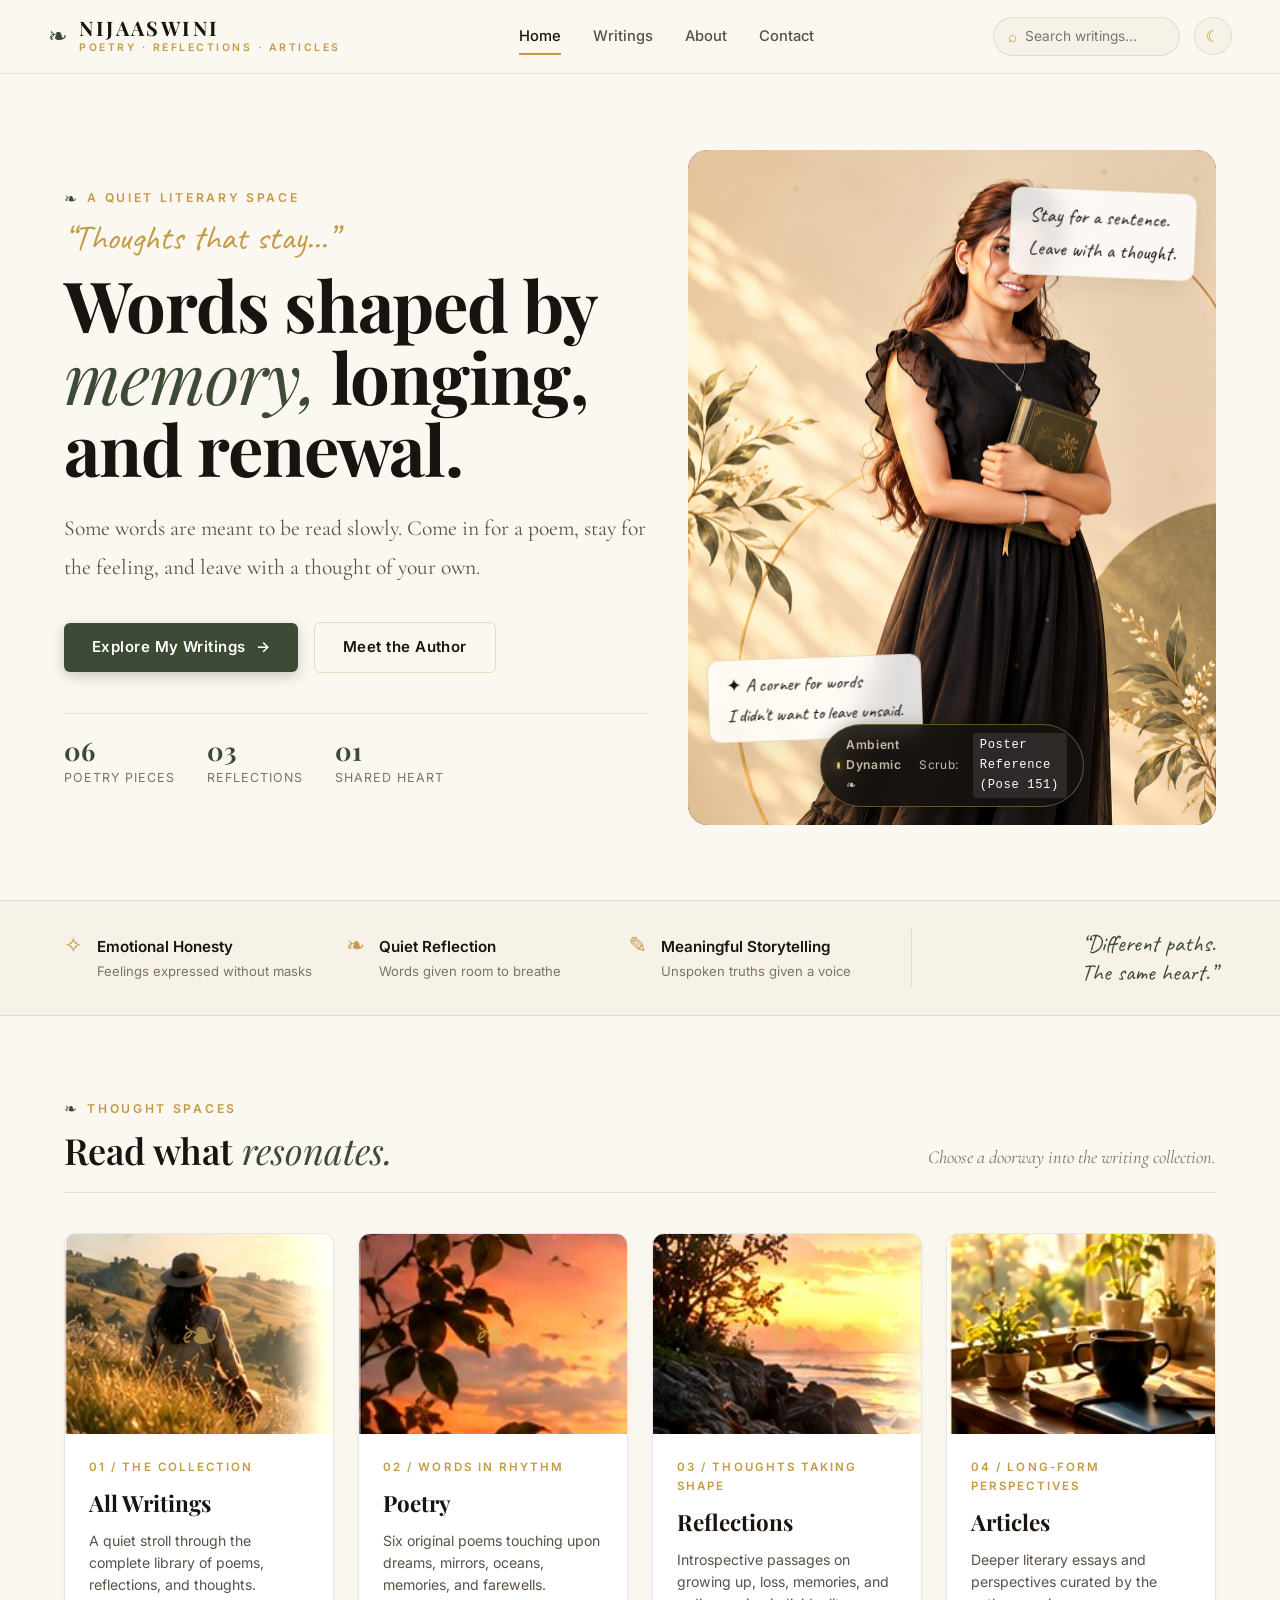
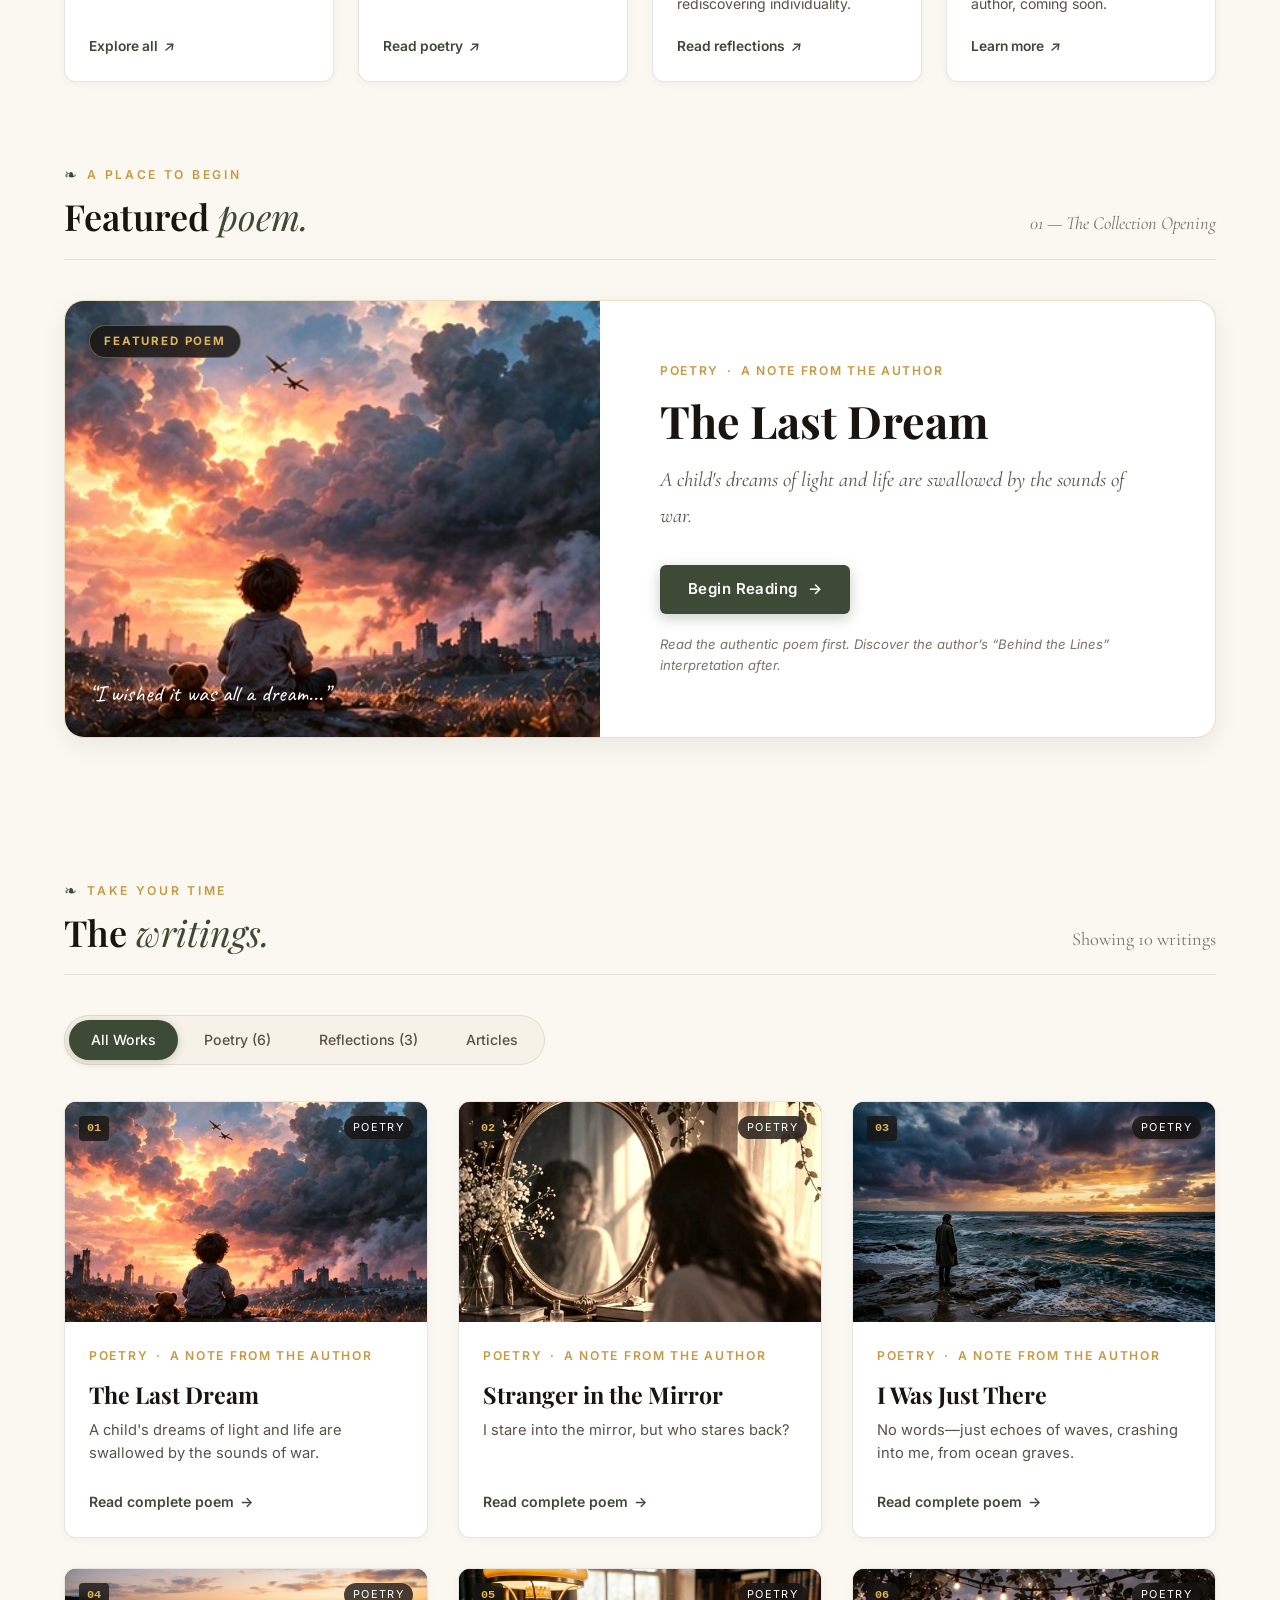
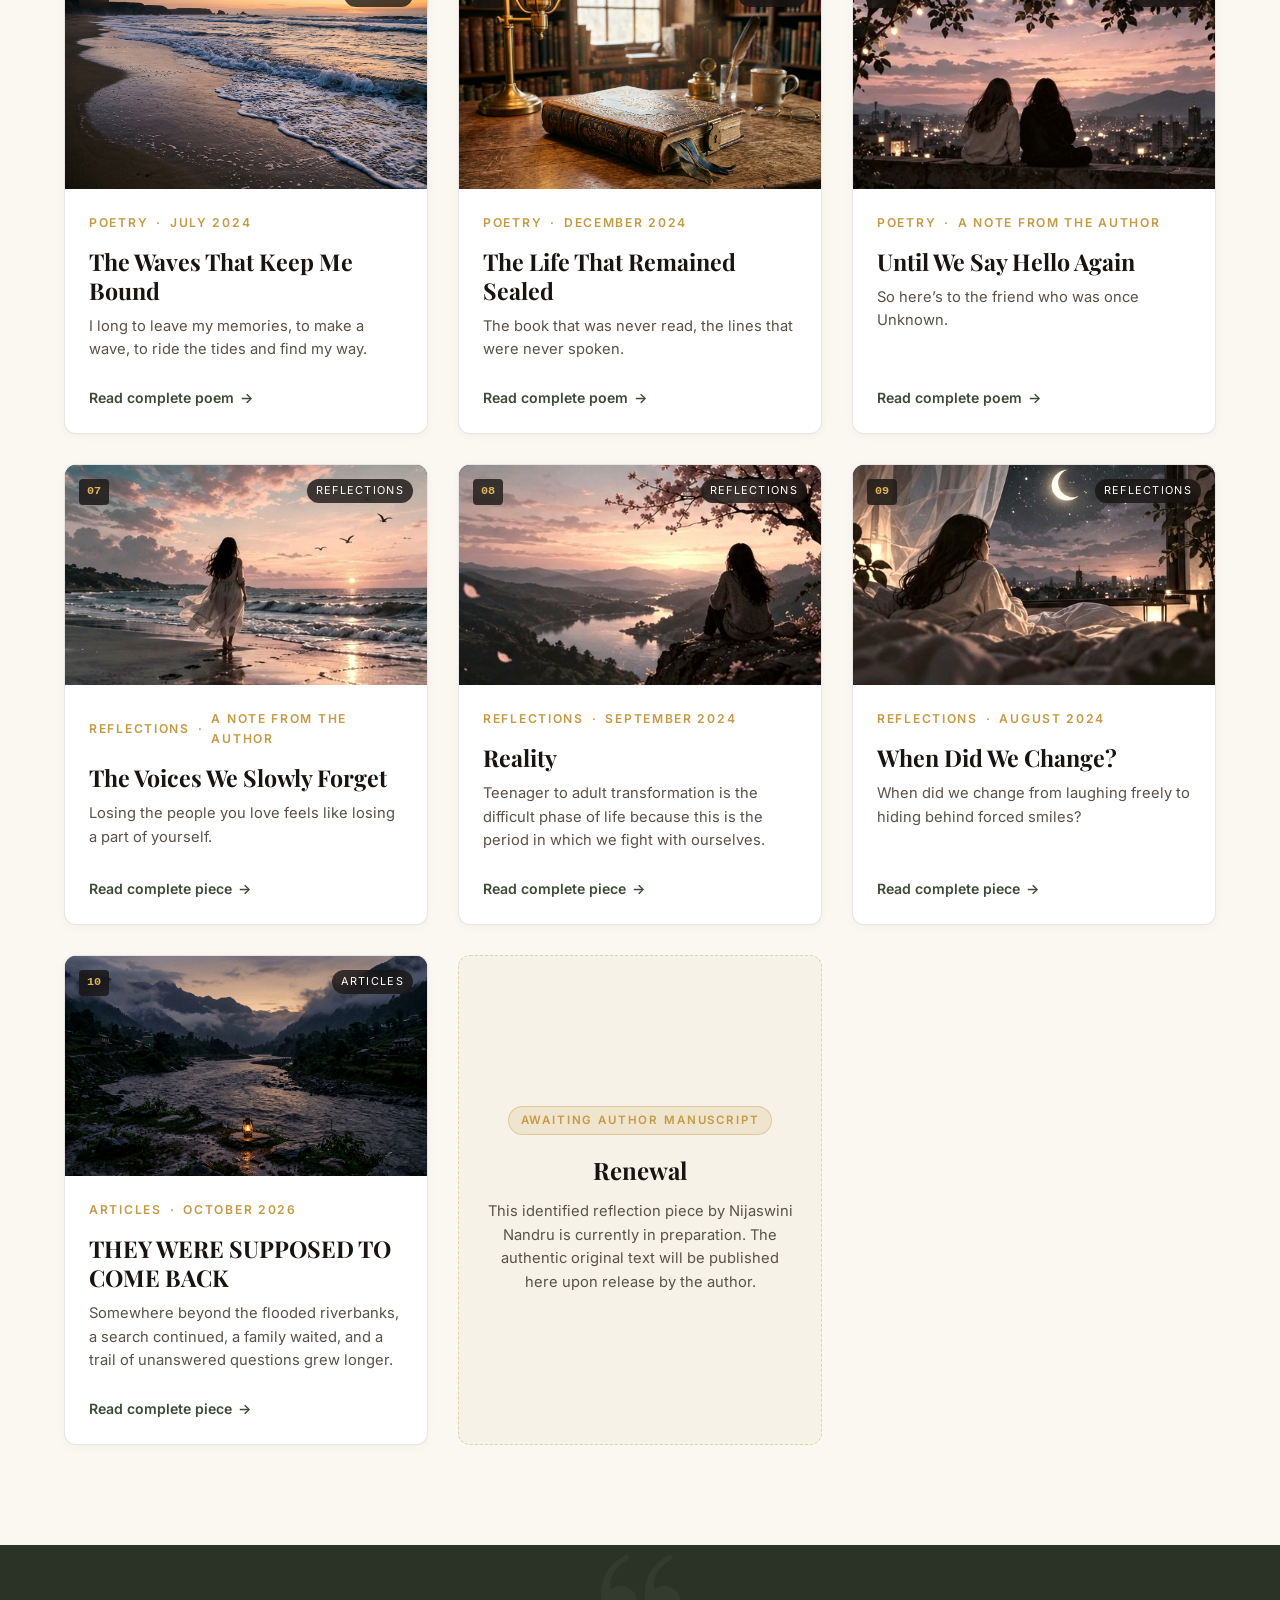
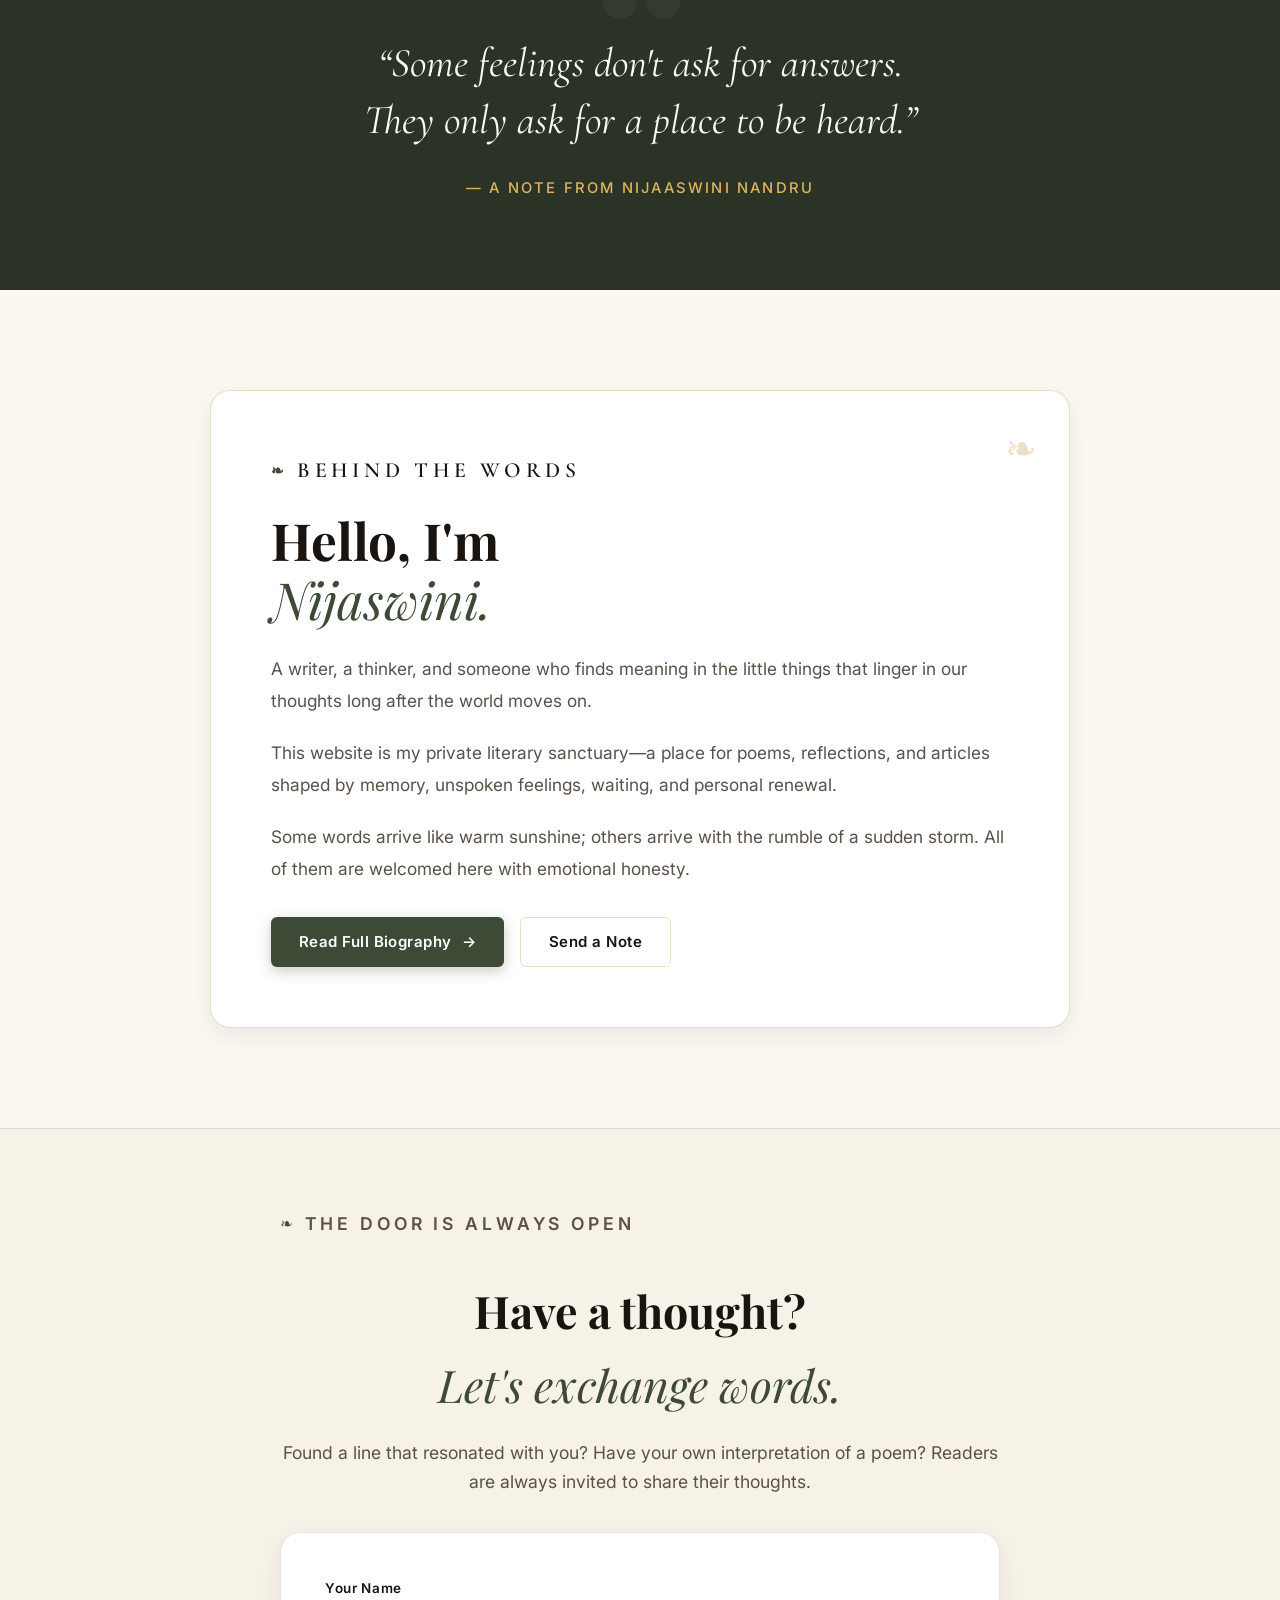
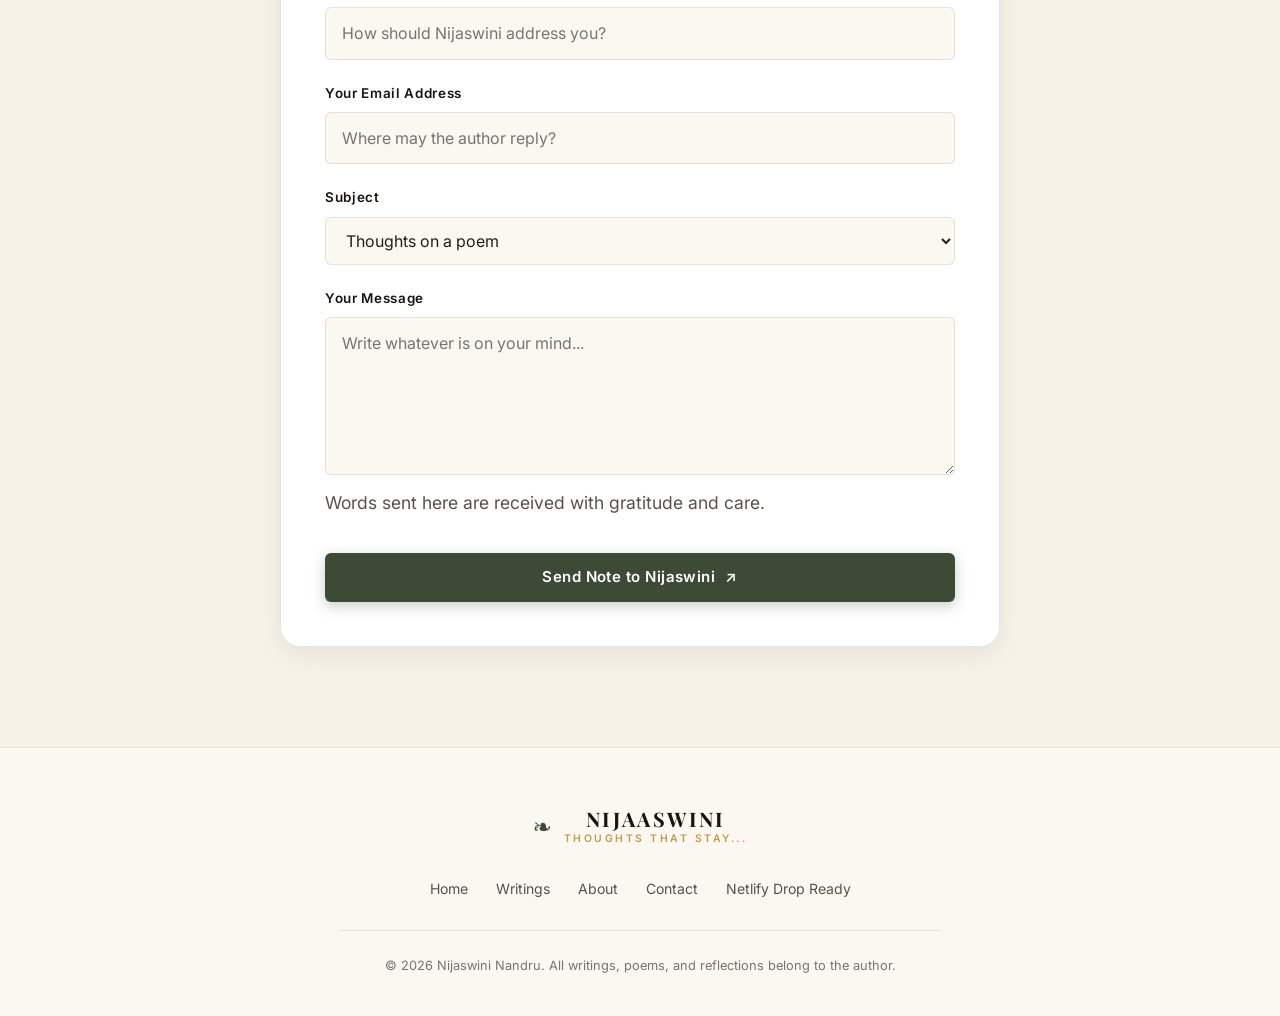
==== index.html @ 21acbd2f "Initial launch of NIJAASWINI author website" ====
<!DOCTYPE html>
<html lang="en">
<head>
  <meta charset="utf-8">
  <meta name="viewport" content="width=device-width, initial-scale=1.0">
  <meta name="theme-color" content="#3d4a36">
  <meta name="description" content="NIJAASWINI — The private literary world of Nijaswini Nandru. Discover poems, explore reflections, read articles, and understand the emotions behind the words.">
  <title>NIJAASWINI — Thoughts that stay...</title>

  <!-- Typography -->
  <link rel="preconnect" href="https://fonts.googleapis.com">
  <link rel="preconnect" href="https://fonts.gstatic.com" crossorigin>
  <link href="https://fonts.googleapis.com/css2?family=Caveat:wght@500;600&family=Cormorant+Garamond:ital,wght@0,400;0,500;0,600;0,700;1,400;1,600&family=Inter:wght@300;400;500;600;700&family=Playfair+Display:ital,wght@0,500;0,600;0,700;1,500;1,600&display=swap" rel="stylesheet">

    <link rel="stylesheet" href="css/styles.css">
  <style>
/* ==========================================================================
   NIJAASWINI — MASTER LITERARY DESIGN SYSTEM
   Author: Nijaswini Nandru
   "Thoughts that stay..."
   ========================================================================== */

@import url('https://fonts.googleapis.com/css2?family=Caveat:wght@500;600&family=Cormorant+Garamond:ital,wght@0,400;0,500;0,600;0,700;1,400;1,600&family=Inter:wght@300;400;500;600;700&family=Playfair+Display:ital,wght@0,500;0,600;0,700;1,500;1,600&display=swap');

:root {
  /* Warm Literary Palette (Default Light) */
  --bg-page: #fbf8f1;
  --bg-page-tint: #f5efe3;
  --bg-card: #ffffff;
  --bg-card-subtle: #f7f2e7;
  --bg-surface: #ede5d5;
  --bg-glass: rgba(251, 248, 241, 0.88);
  --bg-glass-card: rgba(255, 255, 255, 0.85);

  --color-ink: #221d19;
  --color-ink-headings: #191410;
  --color-ink-muted: #5a5148;
  --color-ink-subtle: #7c7268;

  --color-olive: #3d4a36;
  --color-olive-dark: #2a3325;
  --color-olive-light: #526349;
  --color-olive-soft: rgba(61, 74, 54, 0.08);

  --color-earth: #6b5745;
  --color-earth-soft: rgba(107, 87, 69, 0.1);

  --color-gold: #c49a45;
  --color-gold-bright: #dfb55c;
  --color-gold-soft: rgba(196, 154, 69, 0.16);
  --color-gold-border: rgba(196, 154, 69, 0.38);

  --color-amber: #de7e43;
  --color-amber-soft: rgba(222, 126, 67, 0.12);

  --border-delicate: rgba(90, 81, 72, 0.14);
  --border-gold: rgba(196, 154, 69, 0.32);

  --shadow-sm: 0 2px 8px rgba(34, 29, 25, 0.04);
  --shadow-md: 0 8px 24px rgba(34, 29, 25, 0.07);
  --shadow-lg: 0 16px 40px rgba(34, 29, 25, 0.1);
  --shadow-gold: 0 8px 28px rgba(196, 154, 69, 0.15);

  /* Fonts */
  --font-serif: 'Playfair Display', Georgia, serif;
  --font-editorial: 'Cormorant Garamond', Georgia, serif;
  --font-sans: 'Inter', system-ui, -apple-system, sans-serif;
  --font-script: 'Caveat', cursive;

  /* Layout */
  --max-width: 1200px;
  --max-reading-width: 760px;
  --header-height: 74px;
  --radius-sm: 6px;
  --radius-md: 12px;
  --radius-lg: 20px;
  --radius-full: 9999px;

  --transition-smooth: all 0.28s cubic-bezier(0.16, 1, 0.3, 1);
}

/* Warm Dark Theme (Espresso, Amber & Gold) */
body.dark-mode {
  --bg-page: #151311;
  --bg-page-tint: #1c1815;
  --bg-card: #201b17;
  --bg-card-subtle: #27221d;
  --bg-surface: #2d2722;
  --bg-glass: rgba(21, 19, 17, 0.92);
  --bg-glass-card: rgba(32, 27, 23, 0.9);

  --color-ink: #f0e9dc;
  --color-ink-headings: #fcf8f0;
  --color-ink-muted: #b8ab9a;
  --color-ink-subtle: #948674;

  --color-olive: #687e5b;
  --color-olive-dark: #819b71;
  --color-olive-light: #9ab48b;
  --color-olive-soft: rgba(104, 126, 91, 0.18);

  --color-earth: #b29b86;
  --color-earth-soft: rgba(178, 155, 134, 0.15);

  --color-gold: #dfb55c;
  --color-gold-bright: #ebd082;
  --color-gold-soft: rgba(223, 181, 92, 0.2);
  --color-gold-border: rgba(223, 181, 92, 0.45);

  --color-amber: #e8915b;
  --color-amber-soft: rgba(232, 145, 91, 0.18);

  --border-delicate: rgba(240, 233, 220, 0.1);
  --border-gold: rgba(223, 181, 92, 0.35);

  --shadow-sm: 0 2px 8px rgba(0, 0, 0, 0.35);
  --shadow-md: 0 8px 24px rgba(0, 0, 0, 0.45);
  --shadow-lg: 0 16px 40px rgba(0, 0, 0, 0.6);
  --shadow-gold: 0 8px 28px rgba(223, 181, 92, 0.2);
}

/* Base Reset & Typography */
*, *::before, *::after {
  box-sizing: border-box;
  margin: 0;
  padding: 0;
}

html {
  font-size: 16px;
  scroll-behavior: smooth;
  scroll-padding-top: var(--header-height);
  -webkit-text-size-adjust: 100%;
}

body {
  background-color: var(--bg-page);
  color: var(--color-ink);
  font-family: var(--font-sans);
  line-height: 1.65;
  text-rendering: optimizeLegibility;
  -webkit-font-smoothing: antialiased;
  -moz-osx-font-smoothing: grayscale;
  transition: background-color 0.4s ease, color 0.4s ease;
  overflow-x: hidden;
}

a {
  color: inherit;
  text-decoration: none;
  transition: var(--transition-smooth);
}

img {
  max-width: 100%;
  height: auto;
  display: block;
}

button, input, textarea, select {
  font: inherit;
  color: inherit;
  border: none;
  background: none;
}

/* Skip link for Accessibility */
.skip-link {
  position: absolute;
  top: -60px;
  left: 20px;
  background: var(--color-olive);
  color: #ffffff;
  padding: 10px 18px;
  border-radius: var(--radius-sm);
  z-index: 1000;
  font-weight: 500;
  transition: top 0.2s ease;
}
.skip-link:focus {
  top: 16px;
}

/* Layout Wrappers */
.section-wrap {
  width: 100%;
  max-width: var(--max-width);
  margin-left: auto;
  margin-right: auto;
  padding-left: 24px;
  padding-right: 24px;
}

.reading-wrap {
  max-width: var(--max-reading-width);
  margin-left: auto;
  margin-right: auto;
  padding-left: 20px;
  padding-right: 20px;
}

/* Section Headings */
.section-heading {
  display: flex;
  justify-content: space-between;
  align-items: flex-end;
  margin-bottom: 40px;
  border-bottom: 1px solid var(--border-delicate);
  padding-bottom: 20px;
}

.eyebrow {
  font-size: 0.76rem;
  letter-spacing: 0.22em;
  text-transform: uppercase;
  color: var(--color-gold);
  font-weight: 600;
  margin-bottom: 8px;
  display: flex;
  align-items: center;
  gap: 8px;
}

.eyebrow::before {
  content: "❧";
  font-size: 0.95rem;
  color: var(--color-olive);
}

.section-heading h2 {
  font-family: var(--font-serif);
  font-size: 2.25rem;
  font-weight: 600;
  color: var(--color-ink-headings);
  line-height: 1.2;
}

.section-heading h2 em {
  font-style: italic;
  font-weight: 400;
  color: var(--color-olive);
}

.heading-note {
  font-size: 0.92rem;
  color: var(--color-ink-subtle);
  font-style: italic;
  font-family: var(--font-editorial);
  font-size: 1.15rem;
}

/* ==========================================================================
   SITE HEADER & NAVIGATION
   ========================================================================== */
.site-header {
  position: sticky;
  top: 0;
  left: 0;
  width: 100%;
  height: var(--header-height);
  background: var(--bg-glass);
  backdrop-filter: blur(14px);
  -webkit-backdrop-filter: blur(14px);
  border-bottom: 1px solid var(--border-delicate);
  z-index: 100;
  display: flex;
  align-items: center;
  justify-content: space-between;
  padding: 0 clamp(16px, 4vw, 48px);
  transition: background-color 0.3s ease, border-color 0.3s ease;
}

.wordmark {
  display: flex;
  align-items: center;
  gap: 12px;
  color: var(--color-ink-headings);
}

.wordmark .brand-leaf {
  font-size: 1.45rem;
  color: var(--color-olive);
  line-height: 1;
  transition: transform 0.3s ease;
}

.wordmark:hover .brand-leaf {
  transform: rotate(15deg) scale(1.1);
}

.wordmark-text {
  display: flex;
  flex-direction: column;
}

.wordmark-name {
  font-family: var(--font-serif);
  font-size: 1.25rem;
  letter-spacing: 0.12em;
  font-weight: 700;
  line-height: 1.1;
  color: var(--color-ink-headings);
}

.wordmark-tag {
  font-size: 0.65rem;
  letter-spacing: 0.24em;
  text-transform: uppercase;
  color: var(--color-gold);
  font-weight: 600;
}

.site-nav {
  display: flex;
  align-items: center;
  gap: 32px;
}

.site-nav a {
  font-size: 0.92rem;
  font-weight: 500;
  color: var(--color-ink-muted);
  position: relative;
  padding: 6px 0;
}

.site-nav a::after {
  content: '';
  position: absolute;
  bottom: 0;
  left: 0;
  width: 0;
  height: 2px;
  background: var(--color-gold);
  transition: width 0.25s ease;
}

.site-nav a:hover,
.site-nav a.active {
  color: var(--color-ink-headings);
}

.site-nav a:hover::after,
.site-nav a.active::after {
  width: 100%;
}

.header-tools {
  display: flex;
  align-items: center;
  gap: 14px;
}

.search-box {
  display: flex;
  align-items: center;
  gap: 8px;
  background: var(--bg-card-subtle);
  border: 1px solid var(--border-delicate);
  border-radius: var(--radius-full);
  padding: 6px 14px;
  transition: var(--transition-smooth);
}

.search-box:focus-within {
  border-color: var(--color-gold);
  box-shadow: 0 0 0 3px var(--color-gold-soft);
  background: var(--bg-card);
}

.search-box span {
  font-size: 0.95rem;
  color: var(--color-gold);
}

.search-box input {
  font-size: 0.86rem;
  width: 140px;
  transition: width 0.25s ease;
}

.search-box input:focus {
  width: 190px;
  outline: none;
}

.theme-toggle {
  width: 38px;
  height: 38px;
  border-radius: var(--radius-full);
  display: flex;
  align-items: center;
  justify-content: center;
  background: var(--bg-card-subtle);
  border: 1px solid var(--border-delicate);
  cursor: pointer;
  font-size: 1rem;
  color: var(--color-gold);
  transition: var(--transition-smooth);
}

.theme-toggle:hover {
  background: var(--color-gold-soft);
  border-color: var(--color-gold);
  transform: rotate(20deg);
}

.menu-toggle {
  display: none;
  width: 40px;
  height: 40px;
  border-radius: var(--radius-sm);
  background: var(--bg-card-subtle);
  border: 1px solid var(--border-delicate);
  font-size: 1.25rem;
  color: var(--color-ink-headings);
  cursor: pointer;
}

/* ==========================================================================
   BUTTONS & ACCENTS
   ========================================================================== */
.button {
  display: inline-flex;
  align-items: center;
  justify-content: center;
  gap: 10px;
  padding: 12px 28px;
  font-size: 0.94rem;
  font-weight: 600;
  border-radius: var(--radius-sm);
  cursor: pointer;
  transition: var(--transition-smooth);
  letter-spacing: 0.03em;
}

.button-primary {
  background-color: var(--color-olive);
  color: #ffffff;
  box-shadow: 0 4px 14px rgba(61, 74, 54, 0.28);
}

.button-primary:hover {
  background-color: var(--color-olive-dark);
  box-shadow: 0 6px 20px rgba(61, 74, 54, 0.4);
  transform: translateY(-2px);
  color: #ffffff;
}

.button-secondary {
  background: transparent;
  color: var(--color-ink-headings);
  border: 1px solid var(--border-gold);
}

.button-secondary:hover {
  background: var(--color-gold-soft);
  border-color: var(--color-gold);
  transform: translateY(-2px);
}

.button-light {
  background: #ffffff;
  color: var(--color-ink-headings);
  box-shadow: var(--shadow-md);
}

.button-light:hover {
  background: var(--bg-page-tint);
  transform: translateY(-2px);
}

.text-link {
  display: inline-flex;
  align-items: center;
  gap: 6px;
  font-size: 0.95rem;
  font-weight: 600;
  color: var(--color-olive);
  cursor: pointer;
}

.text-link:hover {
  color: var(--color-gold);
  transform: translateX(3px);
}

/* ==========================================================================
   HERO SECTION & CINEMATIC CHARACTER STAGE
   ========================================================================== */
.hero {
  position: relative;
  min-height: calc(100vh - var(--header-height));
  display: grid;
  grid-template-columns: 1.05fr 0.95fr;
  align-items: center;
  padding: 40px clamp(24px, 5vw, 64px);
  max-width: 1400px;
  margin: 0 auto;
  gap: 40px;
  overflow: hidden;
}

.hero-copy {
  z-index: 10;
  max-width: 620px;
}

.hero-tagline {
  font-family: var(--font-script);
  font-size: 2.2rem;
  color: var(--color-gold);
  line-height: 1.1;
  margin-bottom: 12px;
  display: block;
}

.hero h1 {
  font-family: var(--font-serif);
  font-size: clamp(3rem, 5.5vw, 5rem);
  font-weight: 700;
  line-height: 1.02;
  color: var(--color-ink-headings);
  letter-spacing: -0.015em;
  margin-bottom: 24px;
}

.hero h1 em {
  font-style: italic;
  font-weight: 400;
  color: var(--color-olive);
  display: inline-block;
}

.hero-description {
  font-size: 1.15rem;
  line-height: 1.8;
  color: var(--color-ink-muted);
  margin-bottom: 36px;
  font-family: var(--font-editorial);
  font-size: 1.35rem;
}

.hero-actions {
  display: flex;
  align-items: center;
  gap: 16px;
  margin-bottom: 40px;
  flex-wrap: wrap;
}

.hero-stats {
  display: flex;
  gap: 32px;
  padding-top: 24px;
  border-top: 1px solid var(--border-delicate);
}

.hero-stats span {
  display: flex;
  flex-direction: column;
}

.hero-stats b {
  font-family: var(--font-serif);
  font-size: 1.6rem;
  color: var(--color-olive);
  line-height: 1;
}

.hero-stats small {
  font-size: 0.78rem;
  color: var(--color-ink-subtle);
  letter-spacing: 0.08em;
  text-transform: uppercase;
  margin-top: 4px;
}

/* Character Stage & Canvas Scrubbing Engine */
.hero-visual {
  position: relative;
  width: 100%;
  height: clamp(520px, 75vh, 760px);
  display: flex;
  align-items: center;
  justify-content: center;
  user-select: none;
}

.character-stage {
  position: relative;
  width: 100%;
  height: 100%;
  border-radius: var(--radius-lg);
  overflow: hidden;
  background: radial-gradient(circle at 60% 40%, rgba(223, 181, 92, 0.18) 0%, rgba(61, 74, 54, 0.1) 60%, transparent 85%);
  box-shadow: inset 0 0 0 1px var(--border-gold);
  cursor: ew-resize;
}

.character-canvas {
  position: absolute;
  inset: 0;
  width: 100%;
  height: 100%;
  object-fit: cover;
  pointer-events: none;
}

/* Atmospheric decorative rings behind character */
.stage-halo {
  position: absolute;
  width: 480px;
  height: 480px;
  border-radius: 50%;
  border: 1px dashed var(--color-gold-border);
  top: 50%;
  left: 50%;
  transform: translate(-50%, -50%);
  pointer-events: none;
  animation: slowSpin 120s linear infinite;
}

.stage-halo-inner {
  position: absolute;
  width: 360px;
  height: 360px;
  border-radius: 50%;
  border: 1px solid var(--color-gold-border);
  top: 50%;
  left: 50%;
  transform: translate(-50%, -50%);
  pointer-events: none;
}

@keyframes slowSpin {
  from { transform: translate(-50%, -50%) rotate(0deg); }
  to { transform: translate(-50%, -50%) rotate(360deg); }
}

/* Floating literary note pills */
.floating-note {
  position: absolute;
  background: var(--bg-glass-card);
  backdrop-filter: blur(10px);
  -webkit-backdrop-filter: blur(10px);
  padding: 10px 18px;
  border-radius: var(--radius-md);
  border: 1px solid var(--border-gold);
  font-family: var(--font-script);
  font-size: 1.25rem;
  color: var(--color-ink-headings);
  box-shadow: var(--shadow-md);
  pointer-events: none;
  z-index: 5;
  transition: transform 0.4s ease;
}

.note-top {
  top: 40px;
  right: 20px;
  transform: rotate(2.5deg);
}

.note-bottom {
  bottom: 85px;
  left: 20px;
  font-size: 1.15rem;
  transform: rotate(-2deg);
}

/* Scrubber Telemetry & Controls Pill */
.scrub-telemetry-pill {
  position: absolute;
  bottom: 18px;
  left: 50%;
  transform: translateX(-50%);
  background: rgba(22, 19, 17, 0.88);
  backdrop-filter: blur(12px);
  -webkit-backdrop-filter: blur(12px);
  color: #f0e9dc;
  padding: 8px 16px;
  border-radius: var(--radius-full);
  border: 1px solid rgba(223, 181, 92, 0.4);
  font-size: 0.76rem;
  letter-spacing: 0.05em;
  display: flex;
  align-items: center;
  gap: 14px;
  z-index: 15;
  pointer-events: auto;
  box-shadow: 0 4px 20px rgba(0, 0, 0, 0.3);
  max-width: 95%;
}

.telemetry-indicator {
  display: flex;
  align-items: center;
  gap: 6px;
  color: var(--color-gold-bright);
  font-weight: 600;
}

.telemetry-indicator .pulse-dot {
  width: 7px;
  height: 7px;
  border-radius: 50%;
  background: var(--color-gold-bright);
  box-shadow: 0 0 8px var(--color-gold-bright);
  animation: dotPulse 2s infinite ease-in-out;
}

@keyframes dotPulse {
  0%, 100% { opacity: 0.4; transform: scale(0.9); }
  50% { opacity: 1; transform: scale(1.2); }
}

.telemetry-hint {
  color: #c4b9a8;
  font-size: 0.74rem;
  white-space: nowrap;
}

.telemetry-frame-num {
  font-family: monospace;
  background: rgba(255, 255, 255, 0.1);
  padding: 2px 7px;
  border-radius: 4px;
  color: #ffffff;
}

/* ==========================================================================
   VALUES & ETHOS STRIP
   ========================================================================== */
.values-strip {
  background: var(--bg-card-subtle);
  border-top: 1px solid var(--border-delicate);
  border-bottom: 1px solid var(--border-delicate);
  padding: 28px clamp(24px, 5vw, 64px);
  display: grid;
  grid-template-columns: repeat(3, 1fr) 1.2fr;
  align-items: center;
  gap: 28px;
}

.values-item {
  display: flex;
  align-items: flex-start;
  gap: 14px;
}

.value-icon {
  font-size: 1.4rem;
  color: var(--color-gold);
  line-height: 1;
}

.value-text b {
  display: block;
  font-size: 0.95rem;
  color: var(--color-ink-headings);
  font-weight: 600;
}

.value-text small {
  display: block;
  font-size: 0.82rem;
  color: var(--color-ink-subtle);
  margin-top: 2px;
}

.values-quote {
  font-family: var(--font-script);
  font-size: 1.45rem;
  color: var(--color-olive);
  text-align: right;
  line-height: 1.25;
  border-left: 1px solid var(--border-delicate);
  padding-left: 24px;
}

/* ==========================================================================
   DOORWAYS / CATEGORY CARDS
   ========================================================================== */
.category-section {
  padding-top: 80px;
  padding-bottom: 80px;
}

.category-grid {
  display: grid;
  grid-template-columns: repeat(4, 1fr);
  gap: 24px;
}

.category-card {
  position: relative;
  background: var(--bg-card);
  border: 1px solid var(--border-delicate);
  border-radius: var(--radius-md);
  overflow: hidden;
  box-shadow: var(--shadow-sm);
  display: flex;
  flex-direction: column;
  transition: var(--transition-smooth);
}

.category-card:hover {
  transform: translateY(-6px);
  box-shadow: var(--shadow-md);
  border-color: var(--color-gold-border);
}

.category-photo-wrap {
  width: 100%;
  height: 200px;
  position: relative;
  overflow: hidden;
  background-color: var(--bg-surface);
}

.category-photo {
  width: 100%;
  height: 100%;
  object-fit: cover;
  transition: transform 0.6s cubic-bezier(0.16, 1, 0.3, 1);
}

.category-card:hover .category-photo {
  transform: scale(1.06);
}

.category-info {
  padding: 24px;
  display: flex;
  flex-direction: column;
  flex-grow: 1;
}

.category-order {
  font-size: 0.72rem;
  letter-spacing: 0.18em;
  color: var(--color-gold);
  font-weight: 600;
  text-transform: uppercase;
  margin-bottom: 8px;
}

.category-info h3 {
  font-family: var(--font-serif);
  font-size: 1.4rem;
  color: var(--color-ink-headings);
  margin-bottom: 8px;
}

.category-info p {
  font-size: 0.88rem;
  color: var(--color-ink-muted);
  line-height: 1.55;
  margin-bottom: 20px;
  flex-grow: 1;
}

.category-action {
  font-size: 0.86rem;
  font-weight: 600;
  color: var(--color-olive);
  display: flex;
  align-items: center;
  gap: 6px;
  transition: color 0.2s ease;
}

.category-card:hover .category-action {
  color: var(--color-gold);
}

/* ==========================================================================
   FEATURED POEM SECTION
   ========================================================================== */
.featured-section {
  padding-bottom: 80px;
}

.featured-card {
  display: grid;
  grid-template-columns: 1fr 1.15fr;
  background: var(--bg-card);
  border: 1px solid var(--border-gold);
  border-radius: var(--radius-lg);
  overflow: hidden;
  box-shadow: var(--shadow-md);
}

.featured-visual {
  position: relative;
  min-height: 420px;
  background-color: var(--bg-surface);
  overflow: hidden;
}

.featured-visual img {
  width: 100%;
  height: 100%;
  object-fit: cover;
  transition: transform 0.8s ease;
}

.featured-card:hover .featured-visual img {
  transform: scale(1.04);
}

.featured-stamp {
  position: absolute;
  top: 24px;
  left: 24px;
  background: rgba(22, 19, 17, 0.82);
  color: var(--color-gold-bright);
  padding: 6px 14px;
  border-radius: var(--radius-full);
  font-size: 0.72rem;
  letter-spacing: 0.16em;
  font-weight: 700;
  border: 1px solid rgba(223, 181, 92, 0.4);
  backdrop-filter: blur(8px);
}

.featured-visual-caption {
  position: absolute;
  bottom: 24px;
  left: 24px;
  right: 24px;
  color: #ffffff;
  font-family: var(--font-script);
  font-size: 1.45rem;
  text-shadow: 0 2px 8px rgba(0, 0, 0, 0.7);
}

.featured-content {
  padding: clamp(32px, 5vw, 60px);
  display: flex;
  flex-direction: column;
  justify-content: center;
}

.post-meta {
  font-size: 0.76rem;
  letter-spacing: 0.14em;
  text-transform: uppercase;
  color: var(--color-gold);
  font-weight: 600;
  display: flex;
  align-items: center;
  gap: 8px;
  margin-bottom: 14px;
}

.featured-content h3 {
  font-family: var(--font-serif);
  font-size: clamp(2rem, 3.5vw, 2.8rem);
  color: var(--color-ink-headings);
  line-height: 1.15;
  margin-bottom: 16px;
}

.featured-excerpt {
  font-family: var(--font-editorial);
  font-size: 1.3rem;
  line-height: 1.7;
  color: var(--color-ink-muted);
  font-style: italic;
  margin-bottom: 32px;
}

.featured-footnote {
  margin-top: 20px;
  font-size: 0.82rem;
  color: var(--color-ink-subtle);
  font-style: italic;
}

/* ==========================================================================
   WRITINGS COLLECTION & FILTERING
   ========================================================================== */
.writing-section {
  padding-top: 60px;
  padding-bottom: 100px;
}

.writing-tools {
  display: flex;
  justify-content: space-between;
  align-items: center;
  margin-bottom: 36px;
  gap: 20px;
  flex-wrap: wrap;
}

.filters {
  display: inline-flex;
  background: var(--bg-card-subtle);
  border: 1px solid var(--border-delicate);
  border-radius: var(--radius-full);
  padding: 4px;
  gap: 4px;
}

.filter {
  padding: 8px 22px;
  border-radius: var(--radius-full);
  font-size: 0.88rem;
  font-weight: 500;
  color: var(--color-ink-muted);
  cursor: pointer;
  transition: var(--transition-smooth);
}

.filter:hover {
  color: var(--color-ink-headings);
}

.filter.active {
  background: var(--color-olive);
  color: #ffffff;
  box-shadow: 0 2px 8px rgba(61, 74, 54, 0.25);
}

.writing-count-badge {
  font-size: 0.85rem;
  color: var(--color-ink-subtle);
  font-family: var(--font-editorial);
  font-size: 1.15rem;
}

/* Post Cards Grid */
.post-grid {
  display: grid;
  grid-template-columns: repeat(3, 1fr);
  gap: 30px;
}

.post-card {
  background: var(--bg-card);
  border: 1px solid var(--border-delicate);
  border-radius: var(--radius-md);
  overflow: hidden;
  box-shadow: var(--shadow-sm);
  display: flex;
  flex-direction: column;
  transition: var(--transition-smooth);
}

.post-card:hover {
  transform: translateY(-6px);
  box-shadow: var(--shadow-md);
  border-color: var(--color-gold-border);
}

.post-card-btn {
  text-align: left;
  display: flex;
  flex-direction: column;
  height: 100%;
  cursor: pointer;
  background: none;
  border: none;
  padding: 0;
  width: 100%;
}

.post-art {
  width: 100%;
  height: 220px;
  position: relative;
  overflow: hidden;
  background: var(--bg-surface);
  z-index: 0;
}

.post-art img {
  position: relative;
  z-index: 1;
  width: 100%;
  height: 100%;
  object-fit: cover;
  object-position: center center;
  display: block;
  transition: transform 0.6s cubic-bezier(0.16, 1, 0.3, 1);
}

.post-card:hover .post-art img {
  transform: scale(1.06);
}

.post-art-number {
  position: absolute;
  top: 14px;
  left: 14px;
  z-index: 2;
  font-family: monospace;
  font-size: 0.74rem;
  font-weight: 700;
  background: rgba(22, 19, 17, 0.78);
  color: var(--color-gold-bright);
  padding: 3px 8px;
  border-radius: 4px;
  backdrop-filter: blur(6px);
}

.post-art-category {
  position: absolute;
  top: 14px;
  right: 14px;
  z-index: 2;
  font-size: 0.68rem;
  letter-spacing: 0.12em;
  text-transform: uppercase;
  background: rgba(22, 19, 17, 0.78);
  color: #ffffff;
  padding: 3px 9px;
  border-radius: var(--radius-full);
  backdrop-filter: blur(6px);
}

.post-card-content {
  padding: 24px;
  display: flex;
  flex-direction: column;
  flex-grow: 1;
}

.post-card-content h3 {
  font-family: var(--font-serif);
  font-size: 1.45rem;
  color: var(--color-ink-headings);
  margin-bottom: 10px;
  line-height: 1.25;
}

.post-excerpt {
  font-size: 0.92rem;
  color: var(--color-ink-muted);
  line-height: 1.6;
  margin-bottom: 24px;
  flex-grow: 1;
}

.card-read-action {
  font-size: 0.88rem;
  font-weight: 600;
  color: var(--color-olive);
  display: flex;
  align-items: center;
  gap: 6px;
  transition: color 0.2s ease;
}

.post-card:hover .card-read-action {
  color: var(--color-gold);
}

/* Empty State / Notice Card */
.empty-state {
  text-align: center;
  padding: 60px 20px;
  background: var(--bg-card-subtle);
  border: 1px dashed var(--border-gold);
  border-radius: var(--radius-md);
  margin: 30px 0;
}

.empty-state h4 {
  font-family: var(--font-serif);
  font-size: 1.6rem;
  color: var(--color-ink-headings);
  margin-bottom: 12px;
}

.empty-state p {
  color: var(--color-ink-muted);
  max-width: 520px;
  margin: 0 auto;
}

/* Placeholder card for Renewal or Articles */
.placeholder-card {
  border: 1px dashed var(--color-gold-border);
  background: var(--bg-card-subtle);
  padding: 36px 28px;
  border-radius: var(--radius-md);
  text-align: center;
  display: flex;
  flex-direction: column;
  align-items: center;
  justify-content: center;
  min-height: 320px;
}

.placeholder-badge {
  font-size: 0.72rem;
  letter-spacing: 0.16em;
  text-transform: uppercase;
  background: var(--color-gold-soft);
  color: var(--color-gold);
  border: 1px solid var(--color-gold-border);
  padding: 4px 12px;
  border-radius: var(--radius-full);
  font-weight: 600;
  margin-bottom: 16px;
}

.placeholder-card h3 {
  font-family: var(--font-serif);
  font-size: 1.5rem;
  color: var(--color-ink-headings);
  margin-bottom: 10px;
}

.placeholder-card p {
  font-size: 0.92rem;
  color: var(--color-ink-muted);
  max-width: 420px;
  line-height: 1.6;
}

/* ==========================================================================
   QUOTE BAND / LITERARY RESPITE
   ========================================================================== */
.quote-band {
  position: relative;
  background: var(--color-olive-dark);
  color: #fbf8f1;
  padding: 90px clamp(24px, 5vw, 64px);
  text-align: center;
  overflow: hidden;
}

.quote-band::before {
  content: "“";
  position: absolute;
  top: -40px;
  left: 50%;
  transform: translateX(-50%);
  font-family: var(--font-serif);
  font-size: 16rem;
  color: rgba(255, 255, 255, 0.04);
  line-height: 1;
  pointer-events: none;
}

.quote-band blockquote {
  font-family: var(--font-editorial);
  font-size: clamp(1.8rem, 3.2vw, 2.7rem);
  line-height: 1.4;
  font-style: italic;
  max-width: 820px;
  margin: 0 auto 24px;
}

.quote-band cite {
  font-size: 0.92rem;
  letter-spacing: 0.15em;
  text-transform: uppercase;
  color: var(--color-gold-bright);
  font-style: normal;
  font-weight: 500;
}

/* ==========================================================================
   ABOUT THE AUTHOR (HOMEPAGE SECTION & STANDALONE PAGE)
   ========================================================================== */
.about-section {
  padding-top: 100px;
  padding-bottom: 100px;
}

.about-grid,
.about-card {
  display: block;
  max-width: 860px;
  margin: 0 auto;
  background: var(--bg-card);
  padding: clamp(32px, 5vw, 60px);
  border-radius: var(--radius-lg);
  border: 1px solid var(--border-gold);
  box-shadow: var(--shadow-md);
  position: relative;
  overflow: hidden;
}

.about-card::after,
.about-grid::after {
  content: "❧";
  position: absolute;
  top: 24px;
  right: 32px;
  font-family: var(--font-serif);
  font-size: 2.4rem;
  color: var(--color-gold);
  opacity: 0.3;
  pointer-events: none;
}

.about-visual {
  position: relative;
}

.about-photo-frame {
  position: relative;
  max-width: 480px;
  width: 100%;
  aspect-ratio: 3 / 4;
  margin: 0 auto;
  border-radius: var(--radius-lg);
  overflow: hidden;
  box-shadow: var(--shadow-lg);
  border: 1px solid var(--border-gold);
}

.about-photo-frame img {
  width: 100%;
  height: 100%;
  object-fit: cover;
  object-position: center top;
  display: block;
}

.about-photo-caption {
  position: absolute;
  bottom: 20px;
  right: 20px;
  background: var(--bg-glass-card);
  backdrop-filter: blur(8px);
  padding: 6px 16px;
  border-radius: var(--radius-full);
  font-family: var(--font-script);
  font-size: 1.25rem;
  color: var(--color-ink-headings);
  border: 1px solid var(--border-gold);
}

.about-copy h2 {
  font-family: var(--font-serif);
  font-size: clamp(2.4rem, 4vw, 3.2rem);
  line-height: 1.15;
  color: var(--color-ink-headings);
  margin-bottom: 24px;
}

.about-copy h2 em {
  font-style: italic;
  font-weight: 400;
  color: var(--color-olive);
}

.about-copy p {
  font-size: 1.08rem;
  line-height: 1.85;
  color: var(--color-ink-muted);
  margin-bottom: 20px;
}

.about-copy p:first-of-type {
  font-family: var(--font-editorial);
  font-size: 1.35rem;
  color: var(--color-ink-headings);
}

/* ==========================================================================
   CONTACT SECTION & FORM
   ========================================================================== */
.contact-section {
  padding-top: 80px;
  padding-bottom: 100px;
  background: var(--bg-card-subtle);
  border-top: 1px solid var(--border-delicate);
}

.contact-inner {
  max-width: 720px;
  margin: 0 auto;
  text-align: center;
}

.contact-inner h2 {
  font-family: var(--font-serif);
  font-size: 2.8rem;
  color: var(--color-ink-headings);
  margin-bottom: 16px;
}

.contact-inner h2 em {
  font-style: italic;
  font-weight: 400;
  color: var(--color-olive);
}

.contact-inner p {
  font-size: 1.1rem;
  color: var(--color-ink-muted);
  margin-bottom: 36px;
}

.contact-form {
  background: var(--bg-card);
  border: 1px solid var(--border-delicate);
  border-radius: var(--radius-lg);
  padding: clamp(24px, 5vw, 44px);
  text-align: left;
  box-shadow: var(--shadow-md);
}

.form-group {
  margin-bottom: 22px;
}

.form-group label {
  display: block;
  font-size: 0.84rem;
  font-weight: 600;
  letter-spacing: 0.05em;
  color: var(--color-ink-headings);
  margin-bottom: 8px;
}

.form-group input,
.form-group select,
.form-group textarea {
  width: 100%;
  padding: 12px 16px;
  background: var(--bg-page);
  border: 1px solid var(--border-delicate);
  border-radius: var(--radius-sm);
  color: var(--color-ink);
  transition: var(--transition-smooth);
}

.form-group input:focus,
.form-group select:focus,
.form-group textarea:focus {
  outline: none;
  border-color: var(--color-gold);
  box-shadow: 0 0 0 3px var(--color-gold-soft);
  background: var(--bg-card);
}

.form-helper {
  font-size: 0.78rem;
  color: var(--color-ink-subtle);
  margin-top: 6px;
}

.form-status-msg {
  padding: 14px 18px;
  border-radius: var(--radius-sm);
  margin-top: 20px;
  font-size: 0.92rem;
  display: none;
}

.form-status-msg.status-success {
  display: block;
  background: rgba(61, 74, 54, 0.12);
  color: var(--color-olive-dark);
  border: 1px solid var(--color-olive);
}

.form-status-msg.status-error {
  display: block;
  background: rgba(222, 126, 67, 0.12);
  color: var(--color-amber);
  border: 1px solid var(--color-amber);
}

/* ==========================================================================
   FOOTER
   ========================================================================== */
.site-footer {
  background: var(--bg-page);
  border-top: 1px solid var(--border-delicate);
  padding: 60px clamp(24px, 5vw, 64px) 40px;
  display: flex;
  flex-direction: column;
  align-items: center;
  text-align: center;
  gap: 20px;
}

.footer-nav {
  display: flex;
  gap: 28px;
  margin: 10px 0;
}

.footer-nav a {
  font-size: 0.88rem;
  color: var(--color-ink-muted);
}

.footer-nav a:hover {
  color: var(--color-gold);
}

.footer-copyright {
  font-size: 0.8rem;
  color: var(--color-ink-subtle);
  border-top: 1px solid var(--border-delicate);
  padding-top: 24px;
  width: 100%;
  max-width: 600px;
}

/* ==========================================================================
   DEDICATED READING VIEW & MODAL READER
   ========================================================================== */
.reader-modal {
  width: min(920px, 94vw);
  max-height: 90vh;
  margin: auto;
  border: 1px solid var(--border-gold);
  border-radius: var(--radius-lg);
  background: var(--bg-card);
  color: var(--color-ink);
  box-shadow: 0 25px 70px rgba(0, 0, 0, 0.45);
  padding: 0;
  overflow: hidden;
}

.reader-modal::backdrop {
  background: rgba(18, 15, 13, 0.75);
  backdrop-filter: blur(8px);
}

.reader-header {
  position: sticky;
  top: 0;
  background: var(--bg-glass);
  backdrop-filter: blur(12px);
  -webkit-backdrop-filter: blur(12px);
  border-bottom: 1px solid var(--border-delicate);
  display: flex;
  justify-content: space-between;
  align-items: center;
  padding: 14px 28px;
  z-index: 10;
}

.reader-brand {
  font-family: var(--font-serif);
  font-size: 0.95rem;
  letter-spacing: 0.1em;
  color: var(--color-gold);
  font-weight: 700;
}

.reader-close-btn {
  width: 34px;
  height: 34px;
  border-radius: 50%;
  background: var(--bg-card-subtle);
  border: 1px solid var(--border-delicate);
  color: var(--color-ink);
  display: flex;
  align-items: center;
  justify-content: center;
  cursor: pointer;
  font-size: 1.1rem;
  transition: var(--transition-smooth);
}

.reader-close-btn:hover {
  background: var(--color-gold-soft);
  color: var(--color-gold);
  transform: rotate(90deg);
}

.reader-body {
  padding: 40px clamp(24px, 6vw, 64px) 60px;
  overflow-y: auto;
  max-height: calc(90vh - 65px);
}

.reader-hero-visual {
  width: 100%;
  height: 280px;
  border-radius: var(--radius-md);
  overflow: hidden;
  margin-bottom: 32px;
  position: relative;
}

.reader-hero-visual img {
  width: 100%;
  height: 100%;
  object-fit: cover;
}

.reader-title {
  font-family: var(--font-serif);
  font-size: clamp(2.2rem, 4vw, 3.2rem);
  line-height: 1.15;
  color: var(--color-ink-headings);
  margin-bottom: 12px;
}

.reader-lead {
  font-family: var(--font-editorial);
  font-size: 1.35rem;
  font-style: italic;
  color: var(--color-ink-muted);
  line-height: 1.6;
  margin-bottom: 32px;
  padding-bottom: 24px;
  border-bottom: 1px solid var(--border-delicate);
}

/* POEM TEXT — Exact Stanza Preservation */
.poem-container {
  margin: 36px 0;
  font-family: var(--font-editorial);
  font-size: 1.42rem;
  line-height: 1.85;
  color: var(--color-ink-headings);
}

.poem-stanza {
  margin-bottom: 2.2rem;
  white-space: pre-line;
}

/* BEHIND THE LINES (AUTHOR INTERPRETATION) */
.behind-the-lines {
  margin-top: 54px;
  background: var(--bg-card-subtle);
  border: 1px solid var(--border-gold);
  border-radius: var(--radius-md);
  padding: 36px clamp(20px, 4vw, 40px);
  position: relative;
}

.behind-kicker {
  font-size: 0.74rem;
  letter-spacing: 0.2em;
  text-transform: uppercase;
  color: var(--color-gold);
  font-weight: 700;
  margin-bottom: 8px;
  display: flex;
  align-items: center;
  gap: 8px;
}

.behind-kicker::before {
  content: "✦";
  color: var(--color-gold);
}

.behind-the-lines h3 {
  font-family: var(--font-serif);
  font-size: 1.6rem;
  color: var(--color-ink-headings);
  margin-bottom: 18px;
}

.behind-copy p {
  font-size: 1.04rem;
  line-height: 1.8;
  color: var(--color-ink-muted);
  margin-bottom: 16px;
}

.reflection-prompt-box {
  margin-top: 28px;
  padding: 20px;
  background: var(--bg-card);
  border-left: 3px solid var(--color-gold);
  border-radius: var(--radius-sm);
}

.reflection-prompt-box b {
  display: block;
  font-size: 0.8rem;
  letter-spacing: 0.12em;
  text-transform: uppercase;
  color: var(--color-gold);
  margin-bottom: 6px;
}

.reflection-prompt-box p {
  font-family: var(--font-editorial);
  font-size: 1.25rem;
  font-style: italic;
  color: var(--color-ink-headings);
  line-height: 1.5;
  margin-bottom: 0;
}

.reader-actions {
  display: flex;
  align-items: center;
  justify-content: space-between;
  margin-top: 48px;
  padding-top: 24px;
  border-top: 1px solid var(--border-delicate);
  flex-wrap: wrap;
  gap: 16px;
}

.reader-nav-links {
  display: flex;
  gap: 20px;
}

/* ==========================================================================
   STANDALONE READING PAGES (writings/the-last-dream.html etc.)
   ========================================================================== */
.standalone-reading-page {
  padding: 50px 0 100px;
}

.breadcrumb {
  display: flex;
  align-items: center;
  gap: 8px;
  font-size: 0.86rem;
  color: var(--color-ink-subtle);
  margin-bottom: 30px;
}

.breadcrumb a:hover {
  color: var(--color-gold);
}

.standalone-hero-visual {
  width: 100%;
  height: clamp(300px, 45vh, 460px);
  border-radius: var(--radius-lg);
  overflow: hidden;
  margin-bottom: 40px;
  border: 1px solid var(--border-gold);
  box-shadow: var(--shadow-md);
}

.standalone-hero-visual img {
  width: 100%;
  height: 100%;
  object-fit: cover;
}

/* ==========================================================================
   RESPONSIVE MEDIA QUERIES
   ========================================================================== */
@media (max-width: 1024px) {
  .hero {
    grid-template-columns: 1fr;
    padding-top: 30px;
    gap: 30px;
    text-align: center;
  }

  .hero-copy {
    max-width: 100%;
    margin: 0 auto;
    display: flex;
    flex-direction: column;
    align-items: center;
  }

  .hero-stats {
    justify-content: center;
  }

  .hero-visual {
    height: 520px;
    max-width: 500px;
    margin: 0 auto;
  }

  .values-strip {
    grid-template-columns: repeat(2, 1fr);
  }

  .values-quote {
    grid-column: span 2;
    text-align: center;
    border-left: none;
    border-top: 1px solid var(--border-delicate);
    padding-top: 18px;
    padding-left: 0;
  }

  .category-grid {
    grid-template-columns: repeat(2, 1fr);
  }

  .post-grid {
    grid-template-columns: repeat(2, 1fr);
  }

  .about-grid {
    grid-template-columns: 1fr;
    gap: 40px;
  }
}

@media (max-width: 768px) {
  :root {
    --header-height: 64px;
  }

  .menu-toggle {
    display: flex;
    align-items: center;
    justify-content: center;
  }

  .site-nav {
    position: fixed;
    top: var(--header-height);
    left: 0;
    width: 100%;
    background: var(--bg-glass);
    backdrop-filter: blur(20px);
    -webkit-backdrop-filter: blur(20px);
    border-bottom: 1px solid var(--border-delicate);
    flex-direction: column;
    padding: 24px;
    gap: 20px;
    transform: translateY(-120%);
    opacity: 0;
    pointer-events: none;
    transition: var(--transition-smooth);
    z-index: 99;
  }

  .site-nav.nav-open {
    transform: translateY(0);
    opacity: 1;
    pointer-events: auto;
  }

  .header-search {
    display: none;
  }

  .featured-card {
    grid-template-columns: 1fr;
  }

  .featured-visual {
    min-height: 280px;
  }

  .category-grid {
    grid-template-columns: 1fr;
  }

  .post-grid {
    grid-template-columns: 1fr;
  }

  .hero-visual {
    height: 440px;
  }

  .note-top, .note-bottom {
    display: none;
  }

  .values-strip {
    grid-template-columns: 1fr;
    gap: 20px;
  }

  .values-quote {
    grid-column: span 1;
  }

  .section-heading {
    flex-direction: column;
    align-items: flex-start;
    gap: 8px;
  }
}

/* Reduced Motion */
@media (prefers-reduced-motion: reduce) {
  *, *::before, *::after {
    animation-duration: 0.01ms !important;
    animation-iteration-count: 1 !important;
    transition-duration: 0.01ms !important;
    scroll-behavior: auto !important;
  }
}


/* Fallbacks for missing or unextracted assets */
.category-photo-wrap {
  background: radial-gradient(circle at 50% 50%, rgba(223, 181, 92, 0.25) 0%, rgba(61, 74, 54, 0.5) 100%), #2c3627;
  display: flex;
  align-items: center;
  justify-content: center;
}
.category-photo-wrap::before {
  content: "❧";
  font-size: 3rem;
  color: var(--color-gold-bright);
  opacity: 0.6;
  position: absolute;
}

.post-art {
  background: radial-gradient(circle at 60% 40%, rgba(223, 181, 92, 0.22) 0%, rgba(61, 74, 54, 0.4) 100%), #2c3627;
  display: flex;
  align-items: center;
  justify-content: center;
}
.post-art::before {
  content: "✦";
  font-size: 2.5rem;
  color: var(--color-gold-bright);
  opacity: 0.5;
  position: absolute;
}

.featured-visual {
  background: radial-gradient(circle at 50% 50%, rgba(223, 181, 92, 0.28) 0%, rgba(42, 51, 37, 0.7) 100%), #2a3325;
}

.character-stage {
  background: radial-gradient(circle at 60% 40%, rgba(223, 181, 92, 0.28) 0%, rgba(61, 74, 54, 0.2) 60%, rgba(22, 19, 17, 0.95) 100%), #1c1815;
}

.about-photo-frame {
  background: radial-gradient(circle at 50% 50%, rgba(223, 181, 92, 0.2) 0%, rgba(61, 74, 54, 0.3) 100%), #2c3627;
}

img {
  transition: opacity 0.3s ease;
}
  </style>

    <!-- Modular Scripts -->
  <script src="data/writings.js"></script>
  <script src="js/scrub-engine.js"></script>
  <script src="js/app.js"></script>

  <!-- Resilient Inline Fallback Scripts (guarantees execution even if unextracted) -->
  <script>
    if (!window.WRITINGS) {
/**
 * NIJAASWINI — Master Writings Collection
 * Author: Nijaswini Nandru
 * 
 * Non-negotiable rule: Original writings are preserved verbatim with exact titles,
 * spelling, punctuation, capitalization, line breaks, and stanza formatting.
 */

window.WRITINGS = [
  {
    id: "the-last-dream",
    title: "The Last Dream",
    category: "Poetry",
    date: "",
    order: 1,
    readTime: "1 min read",
    excerpt: "A child's dreams of light and life are swallowed by the sounds of war.",
    image: "the-last-dream.jpg",
    imageAlt: "A child looking toward a stormy sky bathed in sunset and the smoke of conflict",
    body: `Toddler's eyes bloomed with a shade of red 
a path to death.  
Dreamed for the shine of light 
But it was life of fight 
Sky sparked all at once 
Soon Storm of rockets greet the ones 
An eager ear wished to hear the melodious song 
Alas, I heard the scream of war. 
I wished it was all a dream
But fetch the last dream.`,
    interpretation: {
      type: "author-context",
      title: "Mourning Stolen Innocence",
      kicker: "Behind the Lines",
      text: [
        "The poem mourns the childhood that war steals from innocent children. A toddler’s world should be filled with colour, birdsong, family laughter, and dreams of the future.",
        "Instead, bloodshed paints their world red, rockets turn the sky into a threat, and the sounds of ordinary life are replaced by gunfire and desperate cries.",
        "The children hope that the horrors are only a nightmare and that morning will restore their world. But the poem’s final tragedy is that they may never wake. Their hope remains, even as war takes away their lives and the tomorrows they deserved."
      ],
      reflectionPrompt: "How do we preserve our collective humanity when the most innocent are subjected to conflict?"
    }
  },
  {
    id: "stranger-in-the-mirror",
    title: "Stranger in the Mirror",
    category: "Poetry",
    date: "",
    order: 2,
    readTime: "2 min read",
    excerpt: "I stare into the mirror, but who stares back?",
    image: "stranger-in-the-mirror.jpg",
    imageAlt: "A contemplative silhouette looking into a mirror framed by soft shadows",
    body: `I stare into the mirror, but who stares back?

The same dark brown eyes, yet never claimed mine,
the face once mine , yet lost on time,
a smile feels borrowed,
a voice heard is hallow .

In stillness began to search traces of “The child
who built castles in the sky,
now sifts through ruins, asking why?”

Am I lost, or have I changed?
Did I drift, or was I rearranged?
The mirror stayed silent, just reflecting,
a version of me that my heart deflecting.

The gaze I trace whispers, time has shaped you
into someone new,
And I don’t know if that’s good or true.

The mirror reflects a face I barely known ,
But I’m still here, unsure of what’s been
unknown.

So I whisper softly, “Who are you?”

The mirror sighs, “look closer....it’s you ! It’s
always been you”!!`,
    interpretation: {
      type: "author-context",
      title: "The Search for Self Across Time",
      kicker: "Behind the Lines",
      text: [
        "Sometimes life changes us so gradually that one day we no longer recognise the person we have become. The same face looks back, yet the smile feels borrowed and the voice has lost its certainty, shaped by expectations and the passage of days.",
        "The speaker searches for traces of the child who once built castles in the sky, wondering whether they are lost or simply rearranged.",
        "The mirror does not offer simple answers—it only reflects the present self. Yet in its closing whisper lies a quiet revelation: perhaps finding yourself is not about returning to who you once were, but learning to recognize who has always been there underneath."
      ],
      reflectionPrompt: "When you look back at past versions of yourself, what parts do you still recognize?"
    }
  },
  {
    id: "i-was-just-there",
    title: "I Was Just There",
    category: "Poetry",
    date: "",
    order: 3,
    readTime: "1 min read",
    excerpt: "No words—just echoes of waves, crashing into me, from ocean graves.",
    image: "i-was-just-there.jpg",
    imageAlt: "A solitary contemplative figure standing by vast rolling ocean waves at twilight",
    body: `I was just there,
Beneath the wild sky,
dark clouds hanging high.

No words—just echoes of waves,
Crashing into me, from ocean graves.

I didn’t sink—held onto hope ,
To hear, to see, to somehow cope.

An endless view wrapped all around;
Still, I waited there, spellbound.

And even when death came to greet me
I was still waiting bare,
To tell you what my hollow bones
could never dare to speak into the air.`,
    interpretation: {
      type: "author-approved",
      title: "An Untold Confession Suspended in Infinity",
      kicker: "Behind the Lines · Author-Approved Meaning",
      text: [
        "Core author-approved meaning: This poem expresses an untold confession to someone the speaker loved. The speaker was present, emotionally invested, and close to this person, yet the most important words were never fully spoken into the air.",
        "The ocean represents infinity: an endless space in which the speaker experiences no meaningful forward or backward movement. The speaker remains suspended in an emotional stillness, unable to progress toward a resolution or return to an earlier, unburdened moment.",
        "The waiting continues even beyond death. Central to the poem's emotional depth is that the speaker's waiting is not resolved simply by the passage of time or the ending of mortal life. Only 'hollow bones' remain, still holding the unspoken confession that could never dare to be spoken aloud.",
        "The enduring tragedy is not merely heartbreak, but the heavy permanence of a confession that never found its voice."
      ],
      reflectionPrompt: "What thoughts have you kept unspoken, and how long does an unexpressed truth linger?"
    }
  },
  {
    id: "the-waves-that-keep-me-bound",
    title: "The Waves That Keep Me Bound",
    category: "Poetry",
    date: "July 2024",
    order: 4,
    readTime: "1 min read",
    excerpt: "I long to leave my memories, to make a wave, to ride the tides and find my way.",
    image: "the-waves-that-keep-me-bound.jpg",
    imageAlt: "Shoreline waves rolling gently onto sand during golden hour, reflecting returning memories",
    body: `I long to leave my memories, to make a wave,
To ride the tides and find my way,
But waves, they do not let me go,
They keep me bound, they keep me slow.
I remain here in the shore
Yearning to leave the dry tides to come back tight,

But waves, they keep me bound, they keep me slow`,
    interpretation: {
      type: "author-approved",
      title: "The Comfort and Pain of Returning Memories",
      kicker: "Behind the Lines · Author-Approved Meaning",
      text: [
        "Core author-approved meaning: The waves represent recurring memories that continually return to shore. These memories hold a complex duality: they are not entirely painful; some are comforting, meaningful, and cherished. However, they also bring heartache and keep the speaker emotionally tied to the past.",
        "The speaker longs to say goodbye to the past, make a new wave, and begin again. The poem holds two opposing feelings in delicate tension:",
        "1. The desire to hold onto memories because they contain comfort, warmth, and meaning.",
        "2. The pressing need to release their hold so the speaker can ride the tides and move forward.",
        "Moving forward here does not mean forgetting everything. The author's meaning is more nuanced: the speaker seeks to acknowledge and honor the past while creating space for a new beginning."
      ],
      reflectionPrompt: "Which memories bring you both solace and stillness, and when does remembering prevent a new beginning?"
    }
  },
  {
    id: "the-life-that-remained-sealed",
    title: "The Life That Remained Sealed",
    category: "Poetry",
    date: "December 2024",
    order: 5,
    readTime: "1 min read",
    excerpt: "The book that was never read, the lines that were never spoken.",
    image: "the-life-that-remained-sealed.jpg",
    imageAlt: "An antique closed leather journal with gold botanical clasp resting on a dark wooden library desk with a warm glowing lamp",
    body: `To the LIFE that remained sealed, sits
quietly, yearning to be opened.

The book that was never read,
The lines that were never spoken,
The pages that were never turned beyond the
cover
Waiting to reveal the rich story it holds.
So why let it sit, gathering dust?
Dive into its depths, as every story must.`,
    interpretation: {
      type: "author-context",
      title: "Unopened Stories and Hidden Possibilities",
      kicker: "Behind the Lines",
      text: [
        "The sealed book represents a life filled with unexpressed feelings, unwritten chapters, and unexplored possibilities. Beneath a quiet surface lies a rich, unread narrative waiting for the courage to turn the first page.",
        "The poem asks why we let potential gather dust when every life deserves to have its full story spoken and lived."
      ],
      reflectionPrompt: "What unread chapter of your own life is waiting for you to turn the page?"
    }
  },
  {
    id: "until-we-say-hello-again",
    title: "Until We Say Hello Again",
    category: "Poetry",
    date: "",
    order: 6,
    readTime: "1 min read",
    excerpt: "So here’s to the friend who was once Unknown.",
    image: "until-we-say-hello-again.jpg",
    imageAlt: "Two distant figures gazing across a peaceful sunset shoreline",
    body: `The real goodbye happen slowly over time
There is no see you again , u let the distance grow,
Until we’re strangers, like we were long ago.

So here’s to the friend who was once Unknown

Dont be a Ghosting Stranger
Tell me about your new friends u make
Call me when u just need some one to talk to
just say hello end with bye .
Untill we say hello again !`,
    interpretation: {
      type: "author-context",
      title: "Quiet Drifts and Open Doors",
      kicker: "Behind the Lines",
      text: [
        "Friendships do not always end with arguments or dramatic departures. Often they fade quietly as time passes, distance grows, and two people slowly become strangers again.",
        "“Don’t be a Ghosting Stranger” is an honest, vulnerable appeal for simple human presence: an invitation to share updates, stay in touch, or even exchange a passing greeting without the finality of disappearing.",
        "The ending leaves room for hope without demanding that things return to how they were. It leaves the door open with warmth, holding onto space for another hello."
      ],
      reflectionPrompt: "How do you navigate the quiet drifting of friendships while leaving the door open?"
    }
  },
  {
    id: "the-voices-we-slowly-forget",
    title: "The Voices We Slowly Forget",
    category: "Reflections",
    date: "",
    order: 7,
    readTime: "1 min read",
    excerpt: "Losing the people you love feels like losing a part of yourself.",
    image: "the-voices-we-slowly-forget.jpg",
    imageAlt: "An empty bench overlooking misty evening trees and twilight shadows",
    body: `Losing the people you love feels like losing a part of yourself. You no longer hear the voice that once echoed in your life every single hour. They no longer call to talk to you. Their calls once filled your recent list, always just a tap away.

Now, have to scroll through your contacts just to find their name And then, without warning, time begins to steal even the smallest traces. Heartbreakingly, you begin to realise that you no longer remember what they sounded like !!!!`,
    interpretation: {
      type: "reflection-note",
      title: "The Quiet Cruelty of Time",
      kicker: "Behind the Reflection",
      text: [
        "Losing someone is rarely a single event; it unfolds across quiet increments of time. The sudden absence of their calls is followed by the realization that their name has drifted down the contact list.",
        "And then, time steals the sound of their voice. This piece touches on the tender pain of remembering the feeling of a person while grieving the loss of their tangible echoes."
      ],
      reflectionPrompt: "What subtle details of the people you miss do you hold closest?"
    }
  },
  {
    id: "reality",
    title: "Reality",
    category: "Reflections",
    date: "September 2024",
    order: 8,
    readTime: "1 min read",
    excerpt: "Teenager to adult transformation is the difficult phase of life because this is the period in which we fight with ourselves.",
    image: "reality.jpg",
    imageAlt: "A lone traveler looking out over vast layered horizons and gentle morning mist",
    body: `Teenager to adult transformation is the difficult phase of life because this is the period in which we fight with ourselves.
We start of by thinking we are pearl of the sea but slowly realize there are many more pearls which shine more,
within this span of time we compare with others degrade our self worth and create a lot of insecurites. By the time we realize that every pearl as its own uniqueness we step into adulthood`,
    interpretation: {
      type: "reflection-note",
      title: "Stepping into One’s Own Light",
      kicker: "Behind the Reflection",
      text: [
        "The transition from youth to adulthood brings a quiet battle against comparison. In discovering the vastness of the world, we risk measuring our brilliance against others.",
        "True maturity begins when we recognize that every pearl has its own intrinsic value, and someone else’s radiance does not diminish our own."
      ],
      reflectionPrompt: "How did you learn to stop comparing your light to that of others?"
    }
  },
  {
    id: "when-did-we-change",
    title: "When Did We Change?",
    category: "Reflections",
    date: "August 2024",
    order: 9,
    readTime: "1 min read",
    excerpt: "When did we change from laughing freely to hiding behind forced smiles?",
    image: "when-did-we-change.jpg",
    imageAlt: "A quiet room with evening moonlight casting soft window reflections",
    body: `When did we change from crying out and sharing our every feeling to hesitating and hiding everything?

When did we change from being selfless to holding expectations from others?

When did we change from seeking guidance to confidently declaring, "I know what I'm doing"?

When did we change from connecting deeply with others to building walls around our hearts?

When did we change from laughing freely to hiding behind forced smiles?

When did we change from trusting easily to questioning every intention?

When did we change from making memories to just taking pictures?`,
    interpretation: {
      type: "reflection-note",
      title: "Remembering Childhood Openness",
      kicker: "Behind the Reflection",
      text: [
        "Seven questions that trace the quiet erosion of childhood vulnerability. In learning to protect ourselves as adults, we inadvertently build walls around the very openness that once made life rich.",
        "The reflection invites us to question whether growing up must always mean growing guarded."
      ],
      reflectionPrompt: "Which of these questions resonated deepest with your own journey?"
    }
  },
  {
    id: "they-were-supposed-to-come-back",
    title: "THEY WERE SUPPOSED TO COME BACK",
    subtitle: "Somewhere beyond the flooded riverbanks, a search continued, a family waited, and a trail of unanswered questions grew longer. In the chaos that followed, what had become of those who never returned?",
    category: "Articles",
    date: "October 2026",
    order: 10,
    readTime: "6 min read",
    excerpt: "Somewhere beyond the flooded riverbanks, a search continued, a family waited, and a trail of unanswered questions grew longer.",
    image: "they-were-supposed-to-come-back.jpg",
    imageAlt: "A lone glowing lantern on misty riverbanks beside swollen mountain waters at twilight",
    body: `At 9:14 in the morning on the 26th of August 2026, Bima Gole heard a voice she would never be able to forget.

It was a casual call with her elder sister, Uma, over the phone when someone in the background shouted:
“Run, run, we have to run.”

Then, the call disconnected.

Bima called back. No answer.

She tried again, expecting Uma to pick up and explain what had happened. Maybe the network had failed. Maybe her sister had dropped the phone while trying to get somewhere safe. Plenty of explanations were possible, and Bima had no reason to believe the worst just yet.

But the phone remained silent.

And just like that, an ordinary morning took an unexpected turn.

On 26th of August, heavy flash flooding impacted communities along Nepal’s Bhotekoshi and Trishuli river systems. Settlements were flooded with water, mud, and debris; infrastructure was damaged, and people went missing. All of a sudden, families were looking for their loved ones who were supposed to be coming home from work or traveling.

Uma and her children were among those reported missing.

Bima began visiting hospitals, police offices, and other places where someone might have information. She carried her sister's photograph. She asked questions. She kept looking.

What else could she do?

She had heard Uma's voice only moments before the call ended. She had no explanation for the silence, no confirmed account of what happened next. All she remembers are those few seconds.

Nine fourteen in the morning.ie;9:14

It's strange how a normal moment can become something else after something terrible happens. What you would normally forget becomes a conversation you replay in your mind again and again. And then you start to wonder if there was a clue you didn't see, if there was something you should have caught, or something you could have handled differently.

Bima could remember what she had heard. What she could not know was what happened after the call ended.

And so she searched.

With each passing day, the true horror of the catastrophe unfolded, as rescue crews battled collapsed roads, crumbling structures, and dangerous conditions. For many families waiting, survival meant a tireless, simple routine: keep calling, keep asking, keep looking.

A phone might be switched off. A person might be trapped somewhere. They might be safe in a shelter, unable to call home. There was always another possibility to consider.

That uncertainty was exhausting. But it also left room for hope.

Then came news of two men trapped underground at the Trishuli 3A hydropower project.

Sanjay Sah, a mechanical foreman, and Kabir Maharjan, a mechanical supervisor, had been caught inside the facility when floodwaters overwhelmed the area. According to reports, Sah had tried to help colleagues escape as the water entered the underground section. Maharjan had been at the site for maintenance work. Both men became trapped.

Their families had no reliable way of knowing what was happening to them.

Maharjan had spoken to his wife that morning. He had told her that he and his colleagues were going to have breakfast before heading underground, warning her that his mobile phone might not work there.

An ordinary conversation. An ordinary warning.

Then the flood came.

For nine days, the men were shut off from the world. Rescuers were trying to reach damaged underground structures, crawling through mud and rubble. Conditions were dangerous; there were difficulties at every turn.

The rescuers heard voices from inside the tunnel.

There were people living there.

On September 4, Sah and Maharjan were brought out alive and taken for medical treatment in Kathmandu.

Nine days underground, and they had survived.

For their families, the uncertainty finally had an answer. For other families still searching, the rescue offered something powerful: a reason not to give up.

If these men could survive for nine days in darkness, perhaps someone else was still alive somewhere. Perhaps another trapped person was waiting to be found. Perhaps the next announcement would bring another family the news it had been hoping for.

But hope, however necessary, was not proof.

The rescue could not tell Bima where Uma was. It could not tell her whether her sister and the children were safe. One family's extraordinary reunion could offer hope to thousands without resolving the question that mattered most to any single one of them.

Where was their person?

As the search continued, families checked hospitals and lists, showing photographs to everyone they met. They were looking for more than a name. They were looking for something that could explain what had happened.

Just like that, the search itself changed.

At first, families hoped their loved ones would walk back through the door. Later, some began looking for signs that could help identify those who had been recovered.

In Syaphrubesi, Raj Kumar Diyali disappeared with his wife, Shriti, and their four-year-old son, Siraj. Their relatives searched for them along the river. Then a human hand was found downstream, and the family feared it might belong to Raj Kumar. Forensic samples were provided for identification.

It is difficult to imagine the moment when a family begins waiting for identification instead of a reunion.

The question changes, little by little. First, Where are they? Then, Are they alive? And finally, What actually happened?

Eventually, even a painful certainty became softer than the sharp edges of doubt.

On October 5, Nepal ended its active search-and-rescue operation and shifted its focus toward rehabilitation and reconstruction. Reports put the number of recovered bodies at at least 1,455, while 5,285 people remained missing. Thousands of homes and essential facilities had also been affected.

The figures were necessary. They showed the scale of the disaster and the enormous work still facing the country.

But a national statistic can’t feel the ache of waiting for just one person.

It cannot tell us how many times someone checked a telephone, how many hospitals a family visited, or how carefully a photograph was examined in the hope of recognizing a familiar face.

For one family, the end of the rescue operation might have marked the beginning of accepting a loss. For another, it may have been a relief that a loved one had been found. The announcement didn’t settle the fate of other families still waiting.

An operation can be stopped because the situation requires a change of priorities. Grief doesn't work on the same clock.

Roads can be repaired. Houses can be rebuilt. People can get back to work and get their lives back in order again. But when someone is missing, the normal parts of life can seem strangely incomplete.

A telephone number stays saved. A photograph remains in a drawer. The memory of a last conversation often burns in a family's mind more than the entire aftermath of the disaster.

These personal details seem minor next to swallowed communities and decimated infrastructure. But they do show what the disaster has really changed.

A missing person is not just another name on a list. They are someone's sister, parent, partner, or child. They have routines, responsibilities, and relationships that still matter to those waiting for them.

It is a story of the human need for an answer when an ordinary day ends in extraordinary uncertainty.

The available reporting doesn't tell us what happened to Uma and her children. Without proof, their story can’t honestly be turned into either a reunion or a confirmed goodbye.

And that’s a tough ending to walk away from—unresolved.

Bima can’t rewind to 9:14 that morning and resume the conversation. She can’t ask Uma what happened after the call got cut off. Silence alone can’t tell her if her sister was frightened, hurt, trapped, or beyond help.

She can only seek trustworthy information and hold on to the memory of the last time she heard her sister’s voice.

Across Nepal, other families have lived their own versions of this silence. Their situations are different, but the question behind them is painfully familiar:What happened to the person who was supposed to come home?

Eventually, roads are repaired, homes are rebuilt, and the story fades from the evening news. But the families of the missing are left behind. They cannot move on. Their disaster doesn't end when the water clears; it persists in the silence of an unanswered phone, the ache of a photograph, and the endless search through official lists. They are left living in the painful gap between memory and closure.

Bima's story began with a conversation that ended too soon. This tragedy is measured in lives lost, people rescued, and thousands still unaccounted for.

Yet its deepest question remains personal:

Where were Uma and her children?

No official records fill the silence, and no ending can responsibly be written in their place. All that lingers is the memory of that last morning—a sister’s voice on the line, a sudden wave of fear in the background, and a call that suddenly stopped. They never planned for a final farewell. They simply expected ordinary life to continue: another call, another visit, another regular day together.

They were supposed to come back.

And for the families still waiting for answers, the hardest part is not knowing whether the waiting will ever end.`,
    interpretation: {
      type: "article-note",
      title: "The Human Ache of the Unresolved",
      kicker: "Behind the Article",
      text: [
        "Natural disasters are routinely quantified by casualty numbers, economic estimates, and infrastructure damage. But statistics cannot capture the interior reality of those who wait for a phone to ring.",
        "This long-form piece chronicles the catastrophic August 2026 flash floods along Nepal’s Bhotekoshi and Trishuli river systems through the personal lens of waiting. It explores the harrowing liminal space between hope and loss—the gap where families live when loved ones neither return nor are confirmed gone.",
        "A missing person is never merely a statistic. They represent an unfinished sentence, an unanswered morning call, and a lifetime of presence abruptly replaced by silence."
      ],
      reflectionPrompt: "How do we hold space for the families of the missing when the world moves on to rebuilding?"
    }
  }
];

window.PLACEHOLDERS = {
  renewal: {
    id: "renewal",
    title: "Renewal",
    category: "Reflections",
    status: "Awaiting Author Manuscript",
    note: "This identified reflection piece by Nijaswini Nandru is currently in preparation. The authentic original text will be published here upon release by the author."
  },
  articles: {
    title: "Articles by Nijaswini Nandru",
    category: "Articles",
    status: "Editorial Preparation",
    note: "The author's long-form articles, literary essays, and thoughtful examinations of life and art are currently being curated for publication. Check back soon or leave a note via the Contact page."
  }
};

    }
  </script>
  <script>
    if (!window.CharacterScrubber) {
/**
 * NIJAASWINI — Cinematic Illustrated Author Scrubbing Engine
 * 
 * HTML5 Canvas & requestAnimationFrame rendering engine.
 * Supports:
 * - Mouse horizontal scrubbing
 * - Touch interaction with vertical scroll passthrough
 * - Eased interpolation (lerp)
 * - Progressive frame preloading with progress telemetry
 * - Instant poster display (zero blank flash)
 * - Graceful fallback to interactive ambient canvas if sequence is unavailable
 * - DevicePixelRatio crisp rendering
 * - Configurable resting pose & idle settling
 * - Reduced-motion accessibility preference
 * - Memory & event listener cleanup
 */

(function (root, factory) {
  if (typeof define === 'function' && define.amd) {
    define([], factory);
  } else if (typeof module === 'object' && module.exports) {
    module.exports = factory();
  } else {
    root.CharacterScrubber = factory();
  }
})(typeof self !== 'undefined' ? self : this, function () {
  'use strict';

  function parseObjectPosition(posStr) {
    if (!posStr) return { x: 0.5, y: 0.5 };
    const parts = posStr.trim().split(/\s+/);
    const parseVal = (val) => {
      if (val === 'center') return 0.5;
      if (val === 'left' || val === 'top') return 0;
      if (val === 'right' || val === 'bottom') return 1;
      if (val.endsWith('%')) return parseFloat(val) / 100;
      const parsed = parseFloat(val);
      return isNaN(parsed) ? 0.5 : parsed;
    };
    return {
      x: parts.length >= 1 ? parseVal(parts[0]) : 0.5,
      y: parts.length >= 2 ? parseVal(parts[1]) : 0.5
    };
  }

  function getFrameUrl(template, index) {
    const numStr3 = String(index).padStart(3, '0');
    const numStr2 = String(index).padStart(2, '0');
    const numStr = String(index);
    return template
      .replace('{fff}', numStr3)
      .replace('{ff}', numStr2)
      .replace('{f}', numStr)
      .replace('{000}', numStr3)
      .replace('{00}', numStr2)
      .replace('{index}', numStr);
  }

  function drawCover(ctx, img, canvasWidth, canvasHeight, alignX, alignY, offsetX = 0, offsetY = 0, scaleMult = 1) {
    if (!img || !img.naturalWidth || !img.naturalHeight) return;
    const imgRatio = img.naturalWidth / img.naturalHeight;
    const canvasRatio = canvasWidth / canvasHeight;

    let drawWidth, drawHeight;
    if (imgRatio > canvasRatio) {
      drawHeight = canvasHeight * scaleMult;
      drawWidth = drawHeight * imgRatio;
    } else {
      drawWidth = canvasWidth * scaleMult;
      drawHeight = drawWidth / imgRatio;
    }

    const maxDeltaX = drawWidth - canvasWidth;
    const maxDeltaY = drawHeight - canvasHeight;

    const dx = -maxDeltaX * alignX + offsetX;
    const dy = -maxDeltaY * alignY + offsetY;

    ctx.drawImage(img, dx, dy, drawWidth, drawHeight);
  }

  function initScrubVideo(userConfig = {}) {
    const defaultConfig = {
      FRAME_SRC: 'assets/frames/frame-{fff}.webp',
      POSTER_SRC: 'assets/images/nijaaswini-hero.png',
      FRAME_COUNT: 300,
      FPS: 30,
      OBJECT_POSITION: 'center 8%',
      SENSITIVITY: 0.85,
      EASE: 0.12,
      IDLE_MS: 1500,
      NEUTRAL: 0.5, // 50% resting pose (frame 150)
      canvas: null,
      container: null,
      onProgress: null,
      onStatusChange: null
    };

    let config = { ...defaultConfig, ...userConfig };

    let canvas = config.canvas;
    let ownCanvas = false;
    if (!canvas) {
      canvas = document.createElement('canvas');
      canvas.className = 'character-canvas';
      canvas.setAttribute('aria-hidden', 'true');
      if (config.container) {
        config.container.appendChild(canvas);
      } else {
        document.body.appendChild(canvas);
      }
      ownCanvas = true;
    }

    const ctx = canvas.getContext('2d', { alpha: true });
    const prefersReducedMotion = window.matchMedia('(prefers-reduced-motion: reduce)').matches;

    // State
    const duration = config.FRAME_COUNT / config.FPS;
    let currentTime = duration * config.NEUTRAL;
    let targetTime = currentTime;
    let prevX = null;
    let isInteracting = false;
    let lastInputTime = performance.now();
    let isDestroyed = false;
    let rafId = null;

    // Poster state
    let posterImg = new Image();
    let posterLoaded = false;
    posterImg.crossOrigin = 'anonymous';
    posterImg.src = config.POSTER_SRC;
    posterImg.onload = () => {
      posterLoaded = true;
      requestDraw();
    };

    // Frame sequence state
    const frames = new Array(config.FRAME_COUNT);
    let framesLoadedCount = 0;
    let sequenceAvailable = false;
    let probingFinished = false;

    // Subtle ambient particle floating state for rich cinematic look
    const particles = [];
    const PARTICLE_COUNT = 24;
    for (let i = 0; i < PARTICLE_COUNT; i++) {
      particles.push({
        x: Math.random(),
        y: Math.random(),
        size: Math.random() * 2.5 + 1,
        speedX: (Math.random() - 0.5) * 0.0003,
        speedY: -Math.random() * 0.0006 - 0.0002,
        alpha: Math.random() * 0.5 + 0.2,
        pulse: Math.random() * Math.PI * 2
      });
    }

    function emitStatus(extra = {}) {
      if (typeof config.onStatusChange === 'function') {
        const frameIndex = Math.min(config.FRAME_COUNT, Math.max(1, Math.round((currentTime / duration) * (config.FRAME_COUNT - 1)) + 1));
        const status = {
          currentTime: Number(currentTime.toFixed(3)),
          targetTime: Number(targetTime.toFixed(3)),
          frameIndex,
          totalFrames: config.FRAME_COUNT,
          sensitivity: config.SENSITIVITY,
          ease: config.EASE,
          isInteracting,
          usingPoster: !sequenceAvailable,
          framesLoaded: framesLoadedCount,
          sequenceAvailable,
          probingFinished,
          ...extra
        };
        config.onStatusChange(status);
      }
    }

    function emitProgress() {
      if (typeof config.onProgress === 'function') {
        const ratio = config.FRAME_COUNT > 0 ? framesLoadedCount / config.FRAME_COUNT : 0;
        config.onProgress(ratio, framesLoadedCount, config.FRAME_COUNT);
      }
    }

    // Probe first frame to verify if sequence exists
    function probeSequence() {
      const probeImg = new Image();
      probeImg.src = getFrameUrl(config.FRAME_SRC, 1);
      probeImg.onload = () => {
        sequenceAvailable = true;
        probingFinished = true;
        loadSequenceProgressively();
      };
      probeImg.onerror = () => {
        sequenceAvailable = false;
        probingFinished = true;
        emitProgress();
        emitStatus({ statusText: 'Poster Reference (Sequence Pending)' });
      };
    }

    function loadSequenceProgressively() {
      // Load neutral frame first
      const neutralIndex = Math.round(config.FRAME_COUNT * config.NEUTRAL);
      loadSingleFrame(neutralIndex, () => {
        requestDraw();
        // Then load in batches outward
        for (let i = 1; i <= config.FRAME_COUNT; i++) {
          if (i !== neutralIndex) {
            loadSingleFrame(i);
          }
        }
      });
    }

    function loadSingleFrame(index, cb) {
      const img = new Image();
      img.src = getFrameUrl(config.FRAME_SRC, index);
      img.onload = () => {
        frames[index - 1] = img;
        framesLoadedCount++;
        emitProgress();
        emitStatus();
        if (cb) cb();
      };
      img.onerror = () => {
        // graceful handle
        framesLoadedCount++;
        emitProgress();
      };
    }

    // Responsive Canvas Resizing with DPR cap to protect GPU memory
    function resizeCanvas() {
      if (!canvas) return;
      const rect = canvas.getBoundingClientRect();
      const width = rect.width || canvas.parentElement?.clientWidth || window.innerWidth;
      const height = rect.height || canvas.parentElement?.clientHeight || window.innerHeight;
      const dpr = Math.min(window.devicePixelRatio || 1, 2);

      canvas.width = Math.round(width * dpr);
      canvas.height = Math.round(height * dpr);
      requestDraw();
    }

    // Rendering
    function renderFrame(now) {
      if (isDestroyed || !ctx) return;

      const dpr = Math.min(window.devicePixelRatio || 1, 2);
      const width = canvas.width;
      const height = canvas.height;

      ctx.clearRect(0, 0, width, height);

      // Lerp current time toward target time
      if (!prefersReducedMotion) {
        currentTime += (targetTime - currentTime) * config.EASE;

        // Idle settling back to resting pose
        if (!isInteracting && (now - lastInputTime > config.IDLE_MS)) {
          const neutralTime = duration * config.NEUTRAL;
          targetTime += (neutralTime - targetTime) * (config.EASE * 0.4);
        }
      } else {
        currentTime = duration * config.NEUTRAL;
      }

      const normPos = parseObjectPosition(config.OBJECT_POSITION);
      const currentNorm = currentTime / duration; // 0 to 1
      const frameIndex = Math.min(config.FRAME_COUNT, Math.max(1, Math.round(currentNorm * (config.FRAME_COUNT - 1)) + 1));

      let activeImage = null;
      if (sequenceAvailable && frames[frameIndex - 1] && frames[frameIndex - 1].complete) {
        activeImage = frames[frameIndex - 1];
      } else if (posterLoaded) {
        activeImage = posterImg;
      }

      if (activeImage && activeImage.complete) {
        // If using poster, calculate interactive perspective shift based on current scrub time
        let subtleShiftX = 0;
        let subtleShiftY = 0;
        let subtleScale = 1.0;

        if (!sequenceAvailable) {
          // Interactive subtle 3D parallax shift so moving mouse responds dynamically even with poster
          const deltaFromNeutral = (currentNorm - config.NEUTRAL) * 2; // -1 to 1
          subtleShiftX = deltaFromNeutral * (width * 0.025);
          subtleShiftY = Math.sin(now * 0.0015) * (height * 0.005);
          subtleScale = 1.0 + Math.abs(deltaFromNeutral) * 0.015;
        }

        drawCover(
          ctx,
          activeImage,
          width,
          height,
          normPos.x,
          normPos.y,
          subtleShiftX,
          subtleShiftY,
          subtleScale
        );
      }

      // Atmospheric golden literary particles layer (subtle, warm, cinematic)
      drawAtmosphere(ctx, width, height, now);

      emitStatus();

      rafId = requestAnimationFrame(renderFrame);
    }

    function drawAtmosphere(context, w, h, time) {
      context.save();
      for (let i = 0; i < particles.length; i++) {
        const p = particles[i];
        p.x += p.speedX;
        p.y += p.speedY;
        if (p.y < -0.05) p.y = 1.05;
        if (p.x < -0.05) p.x = 1.05;
        if (p.x > 1.05) p.x = -0.05;

        const px = p.x * w;
        const py = p.y * h;
        const alpha = p.alpha * (0.6 + 0.4 * Math.sin(time * 0.002 + p.pulse));

        context.beginPath();
        context.arc(px, py, p.size, 0, Math.PI * 2);
        context.fillStyle = `rgba(216, 178, 110, ${alpha.toFixed(2)})`; // warm antique gold
        context.fill();
      }
      context.restore();
    }

    function requestDraw() {
      // Loop is handled by RAF, but ensures a frame is queued
      if (!rafId && !isDestroyed) {
        rafId = requestAnimationFrame(renderFrame);
      }
    }

    // Scrub Interactions
    function handlePointerDown(e) {
      if (prefersReducedMotion) return;
      isInteracting = true;
      prevX = e.clientX || (e.touches && e.touches[0].clientX);
      lastInputTime = performance.now();
    }

    function handlePointerMove(e) {
      if (prefersReducedMotion) return;
      const currentX = e.clientX || (e.touches && e.touches[0].clientX);
      if (currentX === undefined) return;

      if (prevX === null) {
        prevX = currentX;
        return;
      }

      const deltaX = currentX - prevX;
      prevX = currentX;

      const viewportWidth = window.innerWidth || 1000;
      const offset = (deltaX / viewportWidth) * config.SENSITIVITY * duration;

      targetTime = Math.max(0, Math.min(duration, targetTime + offset));
      lastInputTime = performance.now();
      isInteracting = true;
    }

    function handlePointerUp() {
      isInteracting = false;
      prevX = null;
      lastInputTime = performance.now();
    }

    // Attach scrub events to the stage or window
    const scrubTarget = config.container || window;

    scrubTarget.addEventListener('mousemove', handlePointerMove, { passive: true });
    window.addEventListener('mouseup', handlePointerUp, { passive: true });

    // Touch support (using passive touchmove to allow smooth vertical page scroll)
    scrubTarget.addEventListener('touchstart', handlePointerDown, { passive: true });
    scrubTarget.addEventListener('touchmove', handlePointerMove, { passive: true });
    scrubTarget.addEventListener('touchend', handlePointerUp, { passive: true });
    scrubTarget.addEventListener('touchcancel', handlePointerUp, { passive: true });

    // Window resize
    window.addEventListener('resize', resizeCanvas, { passive: true });

    // Initialize
    resizeCanvas();
    probeSequence();
    rafId = requestAnimationFrame(renderFrame);

    return {
      updateConfig(newOpts) {
        config = { ...config, ...newOpts };
        emitStatus();
      },
      setFrame(index) {
        const norm = (index - 1) / (config.FRAME_COUNT - 1);
        targetTime = norm * duration;
        lastInputTime = performance.now();
      },
      destroy() {
        isDestroyed = true;
        if (rafId) cancelAnimationFrame(rafId);
        scrubTarget.removeEventListener('mousemove', handlePointerMove);
        window.removeEventListener('mouseup', handlePointerUp);
        scrubTarget.removeEventListener('touchstart', handlePointerDown);
        scrubTarget.removeEventListener('touchmove', handlePointerMove);
        scrubTarget.removeEventListener('touchend', handlePointerUp);
        scrubTarget.removeEventListener('touchcancel', handlePointerUp);
        window.removeEventListener('resize', resizeCanvas);
        if (ownCanvas && canvas.parentElement) {
          canvas.parentElement.removeChild(canvas);
        }
      },
      getState() {
        return {
          currentTime,
          targetTime,
          duration,
          sequenceAvailable,
          framesLoadedCount
        };
      }
    };
  }

  return { initScrubVideo };
});

    }
  </script>
  <script>
    if (!window.appLoaded) {
      window.appLoaded = true;
/**
 * NIJAASWINI — Master Website Controller
 * Author: Nijaswini Nandru
 */

document.addEventListener('DOMContentLoaded', () => {
  const writings = Array.isArray(window.WRITINGS) ? window.WRITINGS : [];
  const placeholders = window.PLACEHOLDERS || {};

  // Elements
  const grid = document.getElementById('postGrid');
  const emptyState = document.getElementById('emptyState');
  const searchInput = document.getElementById('searchInput');
  const filters = Array.from(document.querySelectorAll('.filter'));
  const modal = document.getElementById('readerModal');
  const themeToggle = document.getElementById('themeToggle');
  const menuToggle = document.getElementById('menuToggle');
  const siteNav = document.getElementById('siteNav');
  const writingCountBadge = document.getElementById('writingCountBadge');

  // State
  let activeFilter = 'All';
  let activePost = null;
  let scrubberController = null;

  // 1. Initialize Cinematic Character Scrubbing Engine
  const characterStage = document.getElementById('characterStage');
  const characterCanvas = document.getElementById('characterCanvas');
  const valFrame = document.getElementById('valFrame');
  const scrubStatus = document.getElementById('scrubStatus');

  if (characterStage && characterCanvas && window.CharacterScrubber) {
    scrubberController = window.CharacterScrubber.initScrubVideo({
      FRAME_SRC: 'assets/frames/frame-{fff}.webp',
      POSTER_SRC: 'assets/images/nijaaswini-hero.png',
      FRAME_COUNT: 300,
      FPS: 30,
      OBJECT_POSITION: 'center 8%',
      SENSITIVITY: 0.85,
      EASE: 0.12,
      IDLE_MS: 1500,
      NEUTRAL: 0.5,
      canvas: characterCanvas,
      container: characterStage,
      onStatusChange: (status) => {
        if (valFrame) {
          if (status.sequenceAvailable) {
            valFrame.textContent = `${status.frameIndex} / ${status.totalFrames}`;
          } else {
            valFrame.textContent = `Poster Reference (Pose ${status.frameIndex})`;
          }
        }
        if (scrubStatus) {
          if (status.isInteracting) {
            scrubStatus.textContent = 'Scrubbing ✦';
            scrubStatus.style.color = '#dfb55c';
          } else if (status.usingPoster) {
            scrubStatus.textContent = 'Ambient Dynamic ❧';
            scrubStatus.style.color = '#c4b9a8';
          } else {
            scrubStatus.textContent = 'Resting Pose';
            scrubStatus.style.color = '#c4b9a8';
          }
        }
      }
    });

    // Make scrubber globally accessible for debugging or external controls
    window.scrubber = scrubberController;
  }

  // 2. Format Date
  function formatDate(date) {
    if (!date) return 'A note from the author';
    return date;
  }

  // 3. Render Writings Cards
  function renderPosts() {
    if (!grid) return;

    const query = (searchInput ? searchInput.value : '').trim().toLowerCase();

    // Filter writings
    const filtered = writings.filter(post => {
      const matchCategory = (activeFilter === 'All') || (post.category === activeFilter);
      const searchBlob = `${post.title} ${post.category} ${post.excerpt} ${post.body}`.toLowerCase();
      const matchQuery = !query || searchBlob.includes(query);
      return matchCategory && matchQuery;
    });

    // Update count badge
    if (writingCountBadge) {
      const typeLabel = activeFilter === 'All' ? 'writing' : (activeFilter === 'Poetry' ? 'poem' : (activeFilter === 'Articles' ? 'article' : 'piece'));
      writingCountBadge.textContent = `Showing ${filtered.length} ${typeLabel}${filtered.length === 1 ? '' : 's'}`;
    }

    let html = '';

    // Render cards
    if (filtered.length > 0) {
      html += filtered.map((post, idx) => {
        const orderNum = String(post.order || idx + 1).padStart(2, '0');
        return `
          <article class="post-card" data-category="${post.category}">
            <button class="post-card-btn" data-open="${post.id}" aria-label="Read ${escapeHTML(post.title)}">
              <div class="post-art">
                <img src="assets/images/${escapeHTML(post.image || 'home-window.jpg')}" 
                     alt="${escapeHTML(post.imageAlt || post.title)}" 
                     loading="lazy" onerror="this.style.opacity='0';">
                <span class="post-art-number">${orderNum}</span>
                <span class="post-art-category">${escapeHTML(post.category)}</span>
              </div>
              <div class="post-card-content">
                <p class="post-meta">
                  <span>${escapeHTML(post.category)}</span>
                  <span>·</span>
                  <span>${escapeHTML(formatDate(post.date))}</span>
                </p>
                <h3>${escapeHTML(post.title)}</h3>
                <p class="post-excerpt">${escapeHTML(post.excerpt)}</p>
                <span class="card-read-action">
                  Read complete ${post.category === 'Poetry' ? 'poem' : 'piece'} <span aria-hidden="true">→</span>
                </span>
              </div>
            </button>
          </article>
        `;
      }).join('');
    }

    // Include designated placeholders when relevant category is active
    if (!query) {
      if (activeFilter === 'All' || activeFilter === 'Reflections') {
        if (placeholders.renewal) {
          html += `
            <div class="placeholder-card" id="renewal-placeholder">
              <span class="placeholder-badge">${escapeHTML(placeholders.renewal.status)}</span>
              <h3>${escapeHTML(placeholders.renewal.title)}</h3>
              <p>${escapeHTML(placeholders.renewal.note)}</p>
            </div>
          `;
        }
      }

      if ((activeFilter === 'All' || activeFilter === 'Articles') && !writings.some(w => w.category === 'Articles')) {
        if (placeholders.articles) {
          html += `
            <div class="placeholder-card" id="articles-placeholder">
              <span class="placeholder-badge">${escapeHTML(placeholders.articles.status)}</span>
              <h3>${escapeHTML(placeholders.articles.title)}</h3>
              <p>${escapeHTML(placeholders.articles.note)}</p>
            </div>
          `;
        }
      }
    }

    grid.innerHTML = html;

    if (emptyState) {
      const hasAnyCards = filtered.length > 0 || (!query && (activeFilter === 'Articles' || activeFilter === 'Reflections'));
      emptyState.hidden = hasAnyCards;
    }
  }

  // 4. Dedicated Reader (Modal & Deep Linking)
  function openPost(post, updateHash = true) {
    if (!post || !modal) return;
    activePost = post;

    if (updateHash) {
      history.replaceState(null, '', `#writing-${post.id}`);
    }

    const orderNum = String(post.order || writings.indexOf(post) + 1).padStart(2, '0');
    document.getElementById('readerMeta').textContent = `${orderNum} · ${post.category.toUpperCase()} · ${formatDate(post.date).toUpperCase()} · ${post.readTime || '1 min read'}`;
    document.getElementById('readerTitle').textContent = post.title;
    document.getElementById('readerLead').textContent = post.excerpt || '';

    // Hero visual in reader
    const heroVisual = document.getElementById('readerVisual');
    if (heroVisual) {
      heroVisual.src = `assets/images/${post.image || 'home-window.jpg'}`;
      heroVisual.alt = post.imageAlt || post.title;
    }

    // Poem or Reflection text preservation
    const textContainer = document.getElementById('readerText');
    textContainer.replaceChildren();

    if (post.category === 'Poetry') {
      textContainer.className = 'poem-container';
      // Split into stanzas by double line breaks
      const stanzas = String(post.body || '').split(/\n\s*\n/);
      stanzas.forEach(stanza => {
        const stanzaEl = document.createElement('div');
        stanzaEl.className = 'poem-stanza';
        stanzaEl.textContent = stanza;
        textContainer.appendChild(stanzaEl);
      });
    } else {
      textContainer.className = 'reflection-container';
      const paragraphs = String(post.body || '').split(/\n\s*\n/);
      paragraphs.forEach(pText => {
        const p = document.createElement('p');
        p.style.marginBottom = '1.6rem';
        p.style.fontSize = '1.15rem';
        p.style.lineHeight = '1.85';
        p.textContent = pText;
        textContainer.appendChild(p);
      });
    }

    // Behind the Lines (Interpretation) Section
    const interpContainer = document.getElementById('readerInterpretation');
    interpContainer.replaceChildren();

    if (post.interpretation) {
      const interp = post.interpretation;
      const interpSection = document.createElement('div');
      interpSection.className = 'behind-the-lines';

      const kicker = document.createElement('p');
      kicker.className = 'behind-kicker';
      kicker.textContent = interp.kicker || 'Behind the Lines';
      interpSection.appendChild(kicker);

      const heading = document.createElement('h3');
      heading.textContent = interp.title;
      interpSection.appendChild(heading);

      const copyDiv = document.createElement('div');
      copyDiv.className = 'behind-copy';
      (interp.text || []).forEach(para => {
        const p = document.createElement('p');
        p.textContent = para;
        copyDiv.appendChild(p);
      });
      interpSection.appendChild(copyDiv);

      if (interp.reflectionPrompt) {
        const promptBox = document.createElement('div');
        promptBox.className = 'reflection-prompt-box';
        promptBox.innerHTML = `
          <b>A Thought for the Reader</b>
          <p>“${escapeHTML(interp.reflectionPrompt)}”</p>
        `;
        interpSection.appendChild(promptBox);
      }

      interpContainer.appendChild(interpSection);
    }

    // Prev / Next Navigation
    const currentIndex = writings.indexOf(post);
    const prevPost = currentIndex > 0 ? writings[currentIndex - 1] : null;
    const nextPost = currentIndex < writings.length - 1 ? writings[currentIndex + 1] : null;

    const navLinks = document.getElementById('readerNavLinks');
    if (navLinks) {
      navLinks.innerHTML = `
        ${prevPost ? `<button class="text-link" id="prevPostBtn">← ${escapeHTML(prevPost.title)}</button>` : '<span></span>'}
        ${nextPost ? `<button class="text-link" id="nextPostBtn">${escapeHTML(nextPost.title)} →</button>` : '<span></span>'}
      `;
      const prevBtn = document.getElementById('prevPostBtn');
      if (prevBtn) prevBtn.addEventListener('click', () => openPost(prevPost));
      const nextBtn = document.getElementById('nextPostBtn');
      if (nextBtn) nextBtn.addEventListener('click', () => openPost(nextPost));
    }

    // Standalone direct page link
    const directLink = document.getElementById('readerDirectLink');
    if (directLink) {
      directLink.href = `writings/${post.id}.html`;
    }

    if (typeof modal.showModal === 'function') {
      modal.showModal();
    } else {
      modal.setAttribute('open', '');
    }
    document.body.style.overflow = 'hidden';
  }

  function closePost() {
    if (!modal) return;
    if (typeof modal.close === 'function') {
      modal.close();
    } else {
      modal.removeAttribute('open');
    }
    document.body.style.overflow = '';
    if (location.hash.startsWith('#writing-')) {
      history.replaceState(null, '', '#writings');
    }
  }

  // Deep Link Handling
  function checkHash() {
    const hash = window.location.hash;
    const match = hash.match(/^#writing-(.+)$/);
    if (match) {
      const found = writings.find(item => item.id === match[1]);
      if (found) {
        openPost(found, false);
      }
    }
  }

  window.addEventListener('hashchange', checkHash);

  // 5. Featured Poem Read Button
  const featuredReadBtn = document.getElementById('featuredRead');
  if (featuredReadBtn) {
    featuredReadBtn.addEventListener('click', () => {
      const firstPoem = writings.find(p => p.id === 'the-last-dream') || writings[0];
      if (firstPoem) openPost(firstPoem);
    });
  }

  // 6. Category filters & Doorways
  filters.forEach(btn => {
    btn.addEventListener('click', () => {
      activeFilter = btn.dataset.filter || 'All';
      filters.forEach(f => {
        const isMatch = f === btn;
        f.classList.toggle('active', isMatch);
        f.setAttribute('aria-pressed', String(isMatch));
      });
      renderPosts();
    });
  });

  document.querySelectorAll('[data-jump-category]').forEach(link => {
    link.addEventListener('click', (e) => {
      const cat = link.dataset.jumpCategory;
      activeFilter = ['Poetry', 'Reflections', 'Articles'].includes(cat) ? cat : 'All';
      filters.forEach(f => {
        const isMatch = f.dataset.filter === activeFilter;
        f.classList.toggle('active', isMatch);
        f.setAttribute('aria-pressed', String(isMatch));
      });
      renderPosts();
    });
  });

  // 7. Search Input
  if (searchInput) {
    searchInput.addEventListener('input', () => {
      renderPosts();
    });
  }

  // 8. Event Delegation for Post Clicks
  if (grid) {
    grid.addEventListener('click', (e) => {
      const btn = e.target.closest('[data-open]');
      if (btn) {
        const postId = btn.dataset.open;
        const post = writings.find(p => p.id === postId);
        if (post) openPost(post);
      }
    });
  }

  // 9. Modal Close & Share
  const closeBtn = document.getElementById('closeReader');
  if (closeBtn) closeBtn.addEventListener('click', closePost);

  if (modal) {
    modal.addEventListener('click', (e) => {
      if (e.target === modal) closePost();
    });
    modal.addEventListener('cancel', () => {
      document.body.style.overflow = '';
      if (location.hash.startsWith('#writing-')) {
        history.replaceState(null, '', '#writings');
      }
    });
  }

  const shareBtn = document.getElementById('sharePiece');
  if (shareBtn) {
    shareBtn.addEventListener('click', async () => {
      if (!activePost) return;
      const shareData = {
        title: `${activePost.title} — Nijaaswini`,
        text: activePost.excerpt || 'Thoughts that stay...',
        url: window.location.origin + window.location.pathname + `#writing-${activePost.id}`
      };

      try {
        if (navigator.share) {
          await navigator.share(shareData);
        } else if (navigator.clipboard) {
          await navigator.clipboard.writeText(`${shareData.title}\n${shareData.url}`);
          const orig = shareBtn.textContent;
          shareBtn.textContent = 'Link copied to clipboard ✓';
          setTimeout(() => { shareBtn.textContent = orig; }, 2400);
        } else {
          window.prompt('Copy direct link:', shareData.url);
        }
      } catch (err) {
        if (err.name !== 'AbortError') {
          window.prompt('Copy direct link:', shareData.url);
        }
      }
    });
  }

  // 10. Theme Toggle
  const savedTheme = localStorage.getItem('nijaaswini-theme');
  if (savedTheme === 'dark') {
    document.body.classList.add('dark-mode');
    if (themeToggle) themeToggle.textContent = '☼';
  }

  if (themeToggle) {
    themeToggle.addEventListener('click', () => {
      const isDark = document.body.classList.toggle('dark-mode');
      themeToggle.textContent = isDark ? '☼' : '☾';
      themeToggle.setAttribute('aria-label', isDark ? 'Switch to light theme' : 'Switch to dark theme');
      localStorage.setItem('nijaaswini-theme', isDark ? 'dark' : 'light');
    });
  }

  // 11. Mobile Navigation Drawer
  if (menuToggle && siteNav) {
    menuToggle.addEventListener('click', () => {
      const isExpanded = menuToggle.getAttribute('aria-expanded') === 'true';
      menuToggle.setAttribute('aria-expanded', String(!isExpanded));
      siteNav.classList.toggle('nav-open', !isExpanded);
    });

    siteNav.querySelectorAll('a').forEach(a => {
      a.addEventListener('click', () => {
        menuToggle.setAttribute('aria-expanded', 'false');
        siteNav.classList.remove('nav-open');
      });
    });
  }

  // 12. Contact Form Validation and Netlify static handling
  const contactForm = document.getElementById('contactForm');
  const formStatus = document.getElementById('formStatus');

  if (contactForm && formStatus) {
    contactForm.addEventListener('submit', (e) => {
      const name = document.getElementById('contactName')?.value.trim();
      const email = document.getElementById('contactEmail')?.value.trim();
      const message = document.getElementById('contactMessage')?.value.trim();

      if (!name || !email || !message) {
        e.preventDefault();
        formStatus.className = 'form-status-msg status-error';
        formStatus.textContent = 'Please complete all required fields before sending.';
        return;
      }

      const emailRegex = /^[^\s@]+@[^\s@]+\.[^\s@]+$/;
      if (!emailRegex.test(email)) {
        e.preventDefault();
        formStatus.className = 'form-status-msg status-error';
        formStatus.textContent = 'Please provide a valid email address.';
        return;
      }

      // If running locally without Netlify server handling, show helpful prompt
      if (window.location.hostname === 'localhost' || window.location.hostname === '127.0.0.1' || window.location.protocol === 'file:') {
        e.preventDefault();
        const subject = encodeURIComponent(document.getElementById('contactSubject')?.value || 'A note from a reader');
        const body = encodeURIComponent(`Name: ${name}\nEmail: ${email}\n\nMessage:\n${message}`);
        const mailtoUrl = `mailto:hello@nijaaswini.com?subject=${subject}&body=${body}`;
        formStatus.className = 'form-status-msg status-success';
        formStatus.innerHTML = `Note ready! Netlify Forms is active for deployment. To send directly now, <a href="${mailtoUrl}" style="text-decoration: underline; font-weight: 600;">click here to open your email client</a>.`;
      }
    });
  }

  // 13. Dynamic Year
  const yearEl = document.getElementById('currentYear');
  if (yearEl) yearEl.textContent = new Date().getFullYear();

  // Helper Escape HTML
  function escapeHTML(str) {
    return String(str || '').replace(/[&<>"']/g, c => ({
      '&': '&amp;', '<': '&lt;', '>': '&gt;', '"': '&quot;', "'": '&#39;'
    }[c]));
  }

  // Initial Render & Hash Check
  renderPosts();
  checkHash();
});

    }
  </script>
</head>
<body>
  <a class="skip-link" href="#main-content">Skip to literary content</a>

  <!-- Header & Navigation -->
  <header class="site-header">
    <a class="wordmark" href="#home" aria-label="NIJAASWINI Homepage">
      <span class="brand-leaf">❧</span>
      <div class="wordmark-text">
        <span class="wordmark-name">NIJAASWINI</span>
        <span class="wordmark-tag">Poetry · Reflections · Articles</span>
      </div>
    </a>

    <nav class="site-nav" id="siteNav" aria-label="Main navigation">
      <a href="#home" class="active">Home</a>
      <a href="#writings">Writings</a>
      <a href="about/index.html">About</a>
      <a href="contact/index.html">Contact</a>
    </nav>

    <div class="header-tools">
      <label class="search-box header-search" aria-label="Search collection">
        <span>⌕</span>
        <input type="search" id="searchInput" placeholder="Search writings…" aria-label="Search writings">
      </label>
      <button class="theme-toggle" id="themeToggle" aria-label="Toggle color theme" title="Toggle warm dark/light theme">☾</button>
      <button class="menu-toggle" id="menuToggle" aria-expanded="false" aria-controls="siteNav" aria-label="Open mobile navigation">☰</button>
    </div>
  </header>

  <main id="main-content">
    <!-- Hero Section -->
    <section class="hero" id="home" aria-label="Hero Introduction">
      <div class="hero-copy">
        <span class="eyebrow">A Quiet Literary Space</span>
        <span class="hero-tagline">“Thoughts that stay...”</span>
        <h1>Words shaped by <em>memory,</em> longing, and renewal.</h1>
        <p class="hero-description">
          Some words are meant to be read slowly. Come in for a poem, stay for the feeling, and leave with a thought of your own.
        </p>

        <div class="hero-actions">
          <a class="button button-primary" href="#writings">
            Explore My Writings <span>→</span>
          </a>
          <a class="button button-secondary" href="about/index.html">
            Meet the Author
          </a>
        </div>

        <div class="hero-stats">
          <span>
            <b>06</b>
            <small>Poetry Pieces</small>
          </span>
          <span>
            <b>03</b>
            <small>Reflections</small>
          </span>
          <span>
            <b>01</b>
            <small>Shared Heart</small>
          </span>
        </div>
      </div>

      <!-- Cinematic Character Stage -->
      <div class="hero-visual" aria-label="Cinematic illustrated portrait of Nijaswini Nandru">
        <div class="character-stage" id="characterStage" title="Move your pointer horizontally across the scene to turn the character">
          <div class="stage-halo" aria-hidden="true"></div>
          <div class="stage-halo-inner" aria-hidden="true"></div>

          <!-- HTML5 Canvas Engine -->
          <canvas id="characterCanvas" class="character-canvas"></canvas>

          <!-- Floating Notes -->
          <div class="floating-note note-top" aria-hidden="true">
            Stay for a sentence.<br>Leave with a thought.
          </div>
          <div class="floating-note note-bottom" aria-hidden="true">
            ✦ A corner for words<br>I didn't want to leave unsaid.
          </div>

          <!-- Engine Telemetry & Controls Pill -->
          <div class="scrub-telemetry-pill" role="region" aria-label="Character Animation Controls">
            <div class="telemetry-indicator">
              <span class="pulse-dot"></span>
              <span id="scrubStatus">Neutral Pose</span>
            </div>
            <span class="telemetry-hint">Scrub:</span>
            <span class="telemetry-frame-num" id="valFrame">150 / 300</span>
          </div>
        </div>
      </div>
    </section>

    <!-- Ethos & Values Strip -->
    <section class="values-strip" aria-label="Core Themes">
      <div class="values-item">
        <span class="value-icon">✧</span>
        <div class="value-text">
          <b>Emotional Honesty</b>
          <small>Feelings expressed without masks</small>
        </div>
      </div>
      <div class="values-item">
        <span class="value-icon">❧</span>
        <div class="value-text">
          <b>Quiet Reflection</b>
          <small>Words given room to breathe</small>
        </div>
      </div>
      <div class="values-item">
        <span class="value-icon">✎</span>
        <div class="value-text">
          <b>Meaningful Storytelling</b>
          <small>Unspoken truths given a voice</small>
        </div>
      </div>
      <div class="values-quote">
        “Different paths.<br>The same heart.”
      </div>
    </section>

    <!-- Category Doorways -->
    <section class="category-section section-wrap" id="categories" aria-labelledby="catHeading">
      <div class="section-heading">
        <div>
          <p class="eyebrow">Thought Spaces</p>
          <h2 id="catHeading">Read what <em>resonates.</em></h2>
        </div>
        <p class="heading-note">Choose a doorway into the writing collection.</p>
      </div>

      <div class="category-grid">
        <a href="#writings" data-jump-category="All" class="category-card" aria-label="View All Writings">
          <div class="category-photo-wrap">
            <img src="assets/images/category-all.jpg" alt="All writings collection" class="category-photo" loading="lazy" onerror="this.style.opacity='0';">
          </div>
          <div class="category-info">
            <span class="category-order">01 / The Collection</span>
            <h3>All Writings</h3>
            <p>A quiet stroll through the complete library of poems, reflections, and thoughts.</p>
            <span class="category-action">Explore all <i>↗</i></span>
          </div>
        </a>

        <a href="#writings" data-jump-category="Poetry" class="category-card" aria-label="View Poetry Collection">
          <div class="category-photo-wrap">
            <img src="assets/images/category-poetry.jpg" alt="Poetry collection" class="category-photo" loading="lazy" onerror="this.style.opacity='0';">
          </div>
          <div class="category-info">
            <span class="category-order">02 / Words in Rhythm</span>
            <h3>Poetry</h3>
            <p>Six original poems touching upon dreams, mirrors, oceans, memories, and farewells.</p>
            <span class="category-action">Read poetry <i>↗</i></span>
          </div>
        </a>

        <a href="#writings" data-jump-category="Reflections" class="category-card" aria-label="View Reflections Collection">
          <div class="category-photo-wrap">
            <img src="assets/images/category-reflections.jpg" alt="Reflections collection" class="category-photo" loading="lazy" onerror="this.style.opacity='0';">
          </div>
          <div class="category-info">
            <span class="category-order">03 / Thoughts Taking Shape</span>
            <h3>Reflections</h3>
            <p>Introspective passages on growing up, loss, memories, and rediscovering individuality.</p>
            <span class="category-action">Read reflections <i>↗</i></span>
          </div>
        </a>

        <a href="#writings" data-jump-category="Articles" class="category-card" aria-label="View Articles Collection">
          <div class="category-photo-wrap">
            <img src="assets/images/category-articles.jpg" alt="Articles collection" class="category-photo" loading="lazy" onerror="this.style.opacity='0';">
          </div>
          <div class="category-info">
            <span class="category-order">04 / Long-Form Perspectives</span>
            <h3>Articles</h3>
            <p>Deeper literary essays and perspectives curated by the author, coming soon.</p>
            <span class="category-action">Learn more <i>↗</i></span>
          </div>
        </a>
      </div>
    </section>

    <!-- Featured Poem Section -->
    <section class="featured-section section-wrap" aria-labelledby="featuredHeading">
      <div class="section-heading">
        <div>
          <p class="eyebrow">A Place to Begin</p>
          <h2 id="featuredHeading">Featured <em>poem.</em></h2>
        </div>
        <span class="heading-note">01 — The Collection Opening</span>
      </div>

      <article class="featured-card">
        <div class="featured-visual">
          <img src="assets/images/the-last-dream.jpg" alt="A child looking out towards a war-torn sunset sky" loading="lazy" onerror="this.style.opacity='0';">
          <span class="featured-stamp">FEATURED POEM</span>
          <span class="featured-visual-caption">“I wished it was all a dream...”</span>
        </div>
        <div class="featured-content">
          <p class="post-meta">
            <span>POETRY</span>
            <span>·</span>
            <span>A NOTE FROM THE AUTHOR</span>
          </p>
          <h3>The Last Dream</h3>
          <p class="featured-excerpt">
            A child's dreams of light and life are swallowed by the sounds of war.
          </p>
          <div>
            <button class="button button-primary" id="featuredRead">
              Begin Reading <span>→</span>
            </button>
          </div>
          <p class="featured-footnote">
            Read the authentic poem first. Discover the author’s “Behind the Lines” interpretation after.
          </p>
        </div>
      </article>
    </section>

    <!-- Complete Writings Library -->
    <section class="writing-section section-wrap" id="writings" aria-labelledby="writingsHeading">
      <div class="section-heading">
        <div>
          <p class="eyebrow">Take Your Time</p>
          <h2 id="writingsHeading">The <em>writings.</em></h2>
        </div>
        <span class="writing-count-badge" id="writingCountBadge">Showing 9 writings</span>
      </div>

      <div class="writing-tools">
        <div class="filters" role="group" aria-label="Filter writings by category">
          <button class="filter active" data-filter="All" aria-pressed="true">All Works</button>
          <button class="filter" data-filter="Poetry" aria-pressed="false">Poetry (6)</button>
          <button class="filter" data-filter="Reflections" aria-pressed="false">Reflections (3)</button>
          <button class="filter" data-filter="Articles" aria-pressed="false">Articles</button>
        </div>
      </div>

      <!-- Dynamic Post Cards Grid -->
      <div class="post-grid" id="postGrid" aria-live="polite">
        <article class="post-card" data-category="Poetry">
          <button class="post-card-btn" data-open="the-last-dream" aria-label="Read The Last Dream">
            <div class="post-art">
              <img src="assets/images/the-last-dream.jpg" alt="A child looking toward a stormy sky bathed in sunset and the smoke of conflict" loading="lazy" onerror="this.style.opacity='0';">
              <span class="post-art-number">01</span>
              <span class="post-art-category">Poetry</span>
            </div>
            <div class="post-card-content">
              <p class="post-meta">
                <span>Poetry</span>
                <span>·</span>
                <span>A note from the author</span>
              </p>
              <h3>The Last Dream</h3>
              <p class="post-excerpt">A child's dreams of light and life are swallowed by the sounds of war.</p>
              <span class="card-read-action">
                Read complete poem <span aria-hidden="true">→</span>
              </span>
            </div>
          </button>
        </article>        <article class="post-card" data-category="Poetry">
          <button class="post-card-btn" data-open="stranger-in-the-mirror" aria-label="Read Stranger in the Mirror">
            <div class="post-art">
              <img src="assets/images/stranger-in-the-mirror.jpg" alt="A contemplative silhouette looking into a mirror framed by soft shadows" loading="lazy" onerror="this.style.opacity='0';">
              <span class="post-art-number">02</span>
              <span class="post-art-category">Poetry</span>
            </div>
            <div class="post-card-content">
              <p class="post-meta">
                <span>Poetry</span>
                <span>·</span>
                <span>A note from the author</span>
              </p>
              <h3>Stranger in the Mirror</h3>
              <p class="post-excerpt">I stare into the mirror, but who stares back?</p>
              <span class="card-read-action">
                Read complete poem <span aria-hidden="true">→</span>
              </span>
            </div>
          </button>
        </article>        <article class="post-card" data-category="Poetry">
          <button class="post-card-btn" data-open="i-was-just-there" aria-label="Read I Was Just There">
            <div class="post-art">
              <img src="assets/images/i-was-just-there.jpg" alt="A solitary contemplative figure standing by vast rolling ocean waves at twilight" loading="lazy" onerror="this.onerror=null; this.src='assets/images/home-window.jpg';">
              <span class="post-art-number">03</span>
              <span class="post-art-category">Poetry</span>
            </div>
            <div class="post-card-content">
              <p class="post-meta">
                <span>Poetry</span>
                <span>·</span>
                <span>A note from the author</span>
              </p>
              <h3>I Was Just There</h3>
              <p class="post-excerpt">No words—just echoes of waves, crashing into me, from ocean graves.</p>
              <span class="card-read-action">
                Read complete poem <span aria-hidden="true">→</span>
              </span>
            </div>
          </button>
        </article>        <article class="post-card" data-category="Poetry">
          <button class="post-card-btn" data-open="the-waves-that-keep-me-bound" aria-label="Read The Waves That Keep Me Bound">
            <div class="post-art">
              <img src="assets/images/the-waves-that-keep-me-bound.jpg" alt="Shoreline waves rolling gently onto sand during golden hour, reflecting returning memories" loading="lazy" onerror="this.onerror=null; this.src='assets/images/home-window.jpg';">
              <span class="post-art-number">04</span>
              <span class="post-art-category">Poetry</span>
            </div>
            <div class="post-card-content">
              <p class="post-meta">
                <span>Poetry</span>
                <span>·</span>
                <span>July 2024</span>
              </p>
              <h3>The Waves That Keep Me Bound</h3>
              <p class="post-excerpt">I long to leave my memories, to make a wave, to ride the tides and find my way.</p>
              <span class="card-read-action">
                Read complete poem <span aria-hidden="true">→</span>
              </span>
            </div>
          </button>
        </article>        <article class="post-card" data-category="Poetry">
          <button class="post-card-btn" data-open="the-life-that-remained-sealed" aria-label="Read The Life That Remained Sealed">
            <div class="post-art">
              <img src="assets/images/the-life-that-remained-sealed.jpg" alt="An antique closed leather journal with gold botanical clasp resting on a dark wooden library desk with a warm glowing lamp" loading="lazy" onerror="this.onerror=null; this.src='assets/images/home-window.jpg';">
              <span class="post-art-number">05</span>
              <span class="post-art-category">Poetry</span>
            </div>
            <div class="post-card-content">
              <p class="post-meta">
                <span>Poetry</span>
                <span>·</span>
                <span>December 2024</span>
              </p>
              <h3>The Life That Remained Sealed</h3>
              <p class="post-excerpt">The book that was never read, the lines that were never spoken.</p>
              <span class="card-read-action">
                Read complete poem <span aria-hidden="true">→</span>
              </span>
            </div>
          </button>
        </article>        <article class="post-card" data-category="Poetry">
          <button class="post-card-btn" data-open="until-we-say-hello-again" aria-label="Read Until We Say Hello Again">
            <div class="post-art">
              <img src="assets/images/until-we-say-hello-again.jpg" alt="Two distant figures gazing across a peaceful sunset shoreline" loading="lazy" onerror="this.style.opacity='0';">
              <span class="post-art-number">06</span>
              <span class="post-art-category">Poetry</span>
            </div>
            <div class="post-card-content">
              <p class="post-meta">
                <span>Poetry</span>
                <span>·</span>
                <span>A note from the author</span>
              </p>
              <h3>Until We Say Hello Again</h3>
              <p class="post-excerpt">So here’s to the friend who was once Unknown.</p>
              <span class="card-read-action">
                Read complete poem <span aria-hidden="true">→</span>
              </span>
            </div>
          </button>
        </article>        <article class="post-card" data-category="Reflections">
          <button class="post-card-btn" data-open="the-voices-we-slowly-forget" aria-label="Read The Voices We Slowly Forget">
            <div class="post-art">
              <img src="assets/images/the-voices-we-slowly-forget.jpg" alt="An empty bench overlooking misty evening trees and twilight shadows" loading="lazy" onerror="this.style.opacity='0';">
              <span class="post-art-number">07</span>
              <span class="post-art-category">Reflections</span>
            </div>
            <div class="post-card-content">
              <p class="post-meta">
                <span>Reflections</span>
                <span>·</span>
                <span>A note from the author</span>
              </p>
              <h3>The Voices We Slowly Forget</h3>
              <p class="post-excerpt">Losing the people you love feels like losing a part of yourself.</p>
              <span class="card-read-action">
                Read complete piece <span aria-hidden="true">→</span>
              </span>
            </div>
          </button>
        </article>        <article class="post-card" data-category="Reflections">
          <button class="post-card-btn" data-open="reality" aria-label="Read Reality">
            <div class="post-art">
              <img src="assets/images/reality.jpg" alt="A lone traveler looking out over vast layered horizons and gentle morning mist" loading="lazy" onerror="this.style.opacity='0';">
              <span class="post-art-number">08</span>
              <span class="post-art-category">Reflections</span>
            </div>
            <div class="post-card-content">
              <p class="post-meta">
                <span>Reflections</span>
                <span>·</span>
                <span>September 2024</span>
              </p>
              <h3>Reality</h3>
              <p class="post-excerpt">Teenager to adult transformation is the difficult phase of life because this is the period in which we fight with ourselves.</p>
              <span class="card-read-action">
                Read complete piece <span aria-hidden="true">→</span>
              </span>
            </div>
          </button>
        </article>        <article class="post-card" data-category="Reflections">
          <button class="post-card-btn" data-open="when-did-we-change" aria-label="Read When Did We Change?">
            <div class="post-art">
              <img src="assets/images/when-did-we-change.jpg" alt="A quiet room with evening moonlight casting soft window reflections" loading="lazy" onerror="this.style.opacity='0';">
              <span class="post-art-number">09</span>
              <span class="post-art-category">Reflections</span>
            </div>
            <div class="post-card-content">
              <p class="post-meta">
                <span>Reflections</span>
                <span>·</span>
                <span>August 2024</span>
              </p>
              <h3>When Did We Change?</h3>
              <p class="post-excerpt">When did we change from laughing freely to hiding behind forced smiles?</p>
              <span class="card-read-action">
                Read complete piece <span aria-hidden="true">→</span>
              </span>
            </div>
          </button>
        </article>        <div class="placeholder-card" id="renewal-placeholder">
          <span class="placeholder-badge">Awaiting Author Manuscript</span>
          <h3>Renewal</h3>
          <p>This identified reflection piece by Nijaswini Nandru is currently in preparation. The authentic original text will be published here upon release by the author.</p>
        </div>
        <article class="post-card" data-category="Articles">
          <button class="post-card-btn" data-open="they-were-supposed-to-come-back" aria-label="Read THEY WERE SUPPOSED TO COME BACK">
            <div class="post-art">
              <img src="assets/images/they-were-supposed-to-come-back.jpg" alt="A lone glowing lantern on misty riverbanks beside swollen mountain waters at twilight" loading="lazy" onerror="this.onerror=null; this.src='assets/images/home-window.jpg';">
              <span class="post-art-number">10</span>
              <span class="post-art-category">Articles</span>
            </div>
            <div class="post-card-content">
              <p class="post-meta">
                <span>Articles</span>
                <span>·</span>
                <span>October 2026</span>
              </p>
              <h3>THEY WERE SUPPOSED TO COME BACK</h3>
              <p class="post-excerpt">Somewhere beyond the flooded riverbanks, a search continued, a family waited, and a trail of unanswered questions grew longer.</p>
              <span class="card-read-action">
                Read complete article <span aria-hidden="true">→</span>
              </span>
            </div>
          </button>
        </article>
      </div>

      <!-- Empty State -->
      <div class="empty-state" id="emptyState" hidden>
        <h4>No writings match your search</h4>
        <p>Try searching for a different phrase or clear your filter to wander freely through the library.</p>
      </div>
    </section>

    <!-- Literary Quote Band -->
    <section class="quote-band" aria-label="A Thought From Nijaaswini">
      <blockquote>
        “Some feelings don't ask for answers.<br>
        They only ask for a place to be heard.”
      </blockquote>
      <cite>— A note from Nijaaswini Nandru</cite>
    </section>

    <!-- About the Author (Preview) -->
    <section class="about-section section-wrap" id="about" aria-labelledby="aboutHeading">
      <div class="about-grid">
        <div class="about-copy">
          <p class="eyebrow">Behind the Words</p>
          <h2 id="aboutHeading">Hello, I'm<br><em>Nijaswini.</em></h2>
          <p>
            A writer, a thinker, and someone who finds meaning in the little things that linger in our thoughts long after the world moves on.
          </p>
          <p>
            This website is my private literary sanctuary—a place for poems, reflections, and articles shaped by memory, unspoken feelings, waiting, and personal renewal.
          </p>
          <p>
            Some words arrive like warm sunshine; others arrive with the rumble of a sudden storm. All of them are welcomed here with emotional honesty.
          </p>
          <div style="margin-top: 32px; display: flex; gap: 16px; flex-wrap: wrap;">
            <a class="button button-primary" href="about/index.html">
              Read Full Biography <span>→</span>
            </a>
            <a class="button button-secondary" href="contact/index.html">
              Send a Note
            </a>
          </div>
        </div>
      </div>
    </section>

    <!-- Contact Invitation -->
    <section class="contact-section" id="contact" aria-labelledby="contactHeading">
      <div class="contact-inner">
        <p class="eyebrow">The Door Is Always Open</p>
        <h2 id="contactHeading">Have a thought?<br><em>Let's exchange words.</em></h2>
        <p>
          Found a line that resonated with you? Have your own interpretation of a poem? Readers are always invited to share their thoughts.
        </p>

        <!-- Netlify Static Form Compatible -->
        <form class="contact-form" id="contactForm" name="reader-notes" method="POST" data-netlify="true" netlify>
          <input type="hidden" name="form-name" value="reader-notes">

          <div class="form-group">
            <label for="contactName">Your Name</label>
            <input type="text" id="contactName" name="name" placeholder="How should Nijaswini address you?" required>
          </div>

          <div class="form-group">
            <label for="contactEmail">Your Email Address</label>
            <input type="email" id="contactEmail" name="email" placeholder="Where may the author reply?" required>
          </div>

          <div class="form-group">
            <label for="contactSubject">Subject</label>
            <select id="contactSubject" name="subject">
              <option value="Thoughts on a poem">Thoughts on a poem</option>
              <option value="A note of appreciation">A note of appreciation</option>
              <option value="Personal reflection">Personal reflection</option>
              <option value="General reader enquiry">General reader enquiry</option>
            </select>
          </div>

          <div class="form-group">
            <label for="contactMessage">Your Message</label>
            <textarea id="contactMessage" name="message" rows="5" placeholder="Write whatever is on your mind..." required></textarea>
            <p class="form-helper">Words sent here are received with gratitude and care.</p>
          </div>

          <button type="submit" class="button button-primary" style="width: 100%;">
            Send Note to Nijaswini <span>↗</span>
          </button>

          <div class="form-status-msg" id="formStatus" role="status"></div>
        </form>
      </div>
    </section>
  </main>

  <!-- Site Footer -->
  <footer class="site-footer">
    <a class="wordmark" href="#home" aria-label="NIJAASWINI">
      <span class="brand-leaf">❧</span>
      <div class="wordmark-text">
        <span class="wordmark-name">NIJAASWINI</span>
        <span class="wordmark-tag">Thoughts that stay...</span>
      </div>
    </a>

    <nav class="footer-nav" aria-label="Footer Navigation">
      <a href="#home">Home</a>
      <a href="#writings">Writings</a>
      <a href="about/index.html">About</a>
      <a href="contact/index.html">Contact</a>
      <a href="https://app.netlify.com/drop" target="_blank" rel="noopener">Netlify Drop Ready</a>
    </nav>

    <div class="footer-copyright">
      <p>© <span id="currentYear"></span> Nijaswini Nandru. All writings, poems, and reflections belong to the author.</p>
    </div>
  </footer>

  <!-- Reader Modal Dialog -->
  <dialog class="reader-modal" id="readerModal" aria-labelledby="readerTitle">
    <div class="reader-header">
      <span class="reader-brand">NIJAASWINI ❧</span>
      <button class="reader-close-btn" id="closeReader" aria-label="Close reader">✕</button>
    </div>

    <div class="reader-body">
      <div class="reader-hero-visual">
        <img id="readerVisual" src="assets/images/home-window.jpg" alt="Writing cover visual" onerror="this.style.opacity='0';">
      </div>

      <p class="post-meta" id="readerMeta"></p>
      <h2 class="reader-title" id="readerTitle"></h2>
      <p class="reader-lead" id="readerLead"></p>

      <!-- Exact Body Text -->
      <div id="readerText"></div>

      <!-- Behind the Lines / Author Interpretation -->
      <div id="readerInterpretation"></div>

      <!-- Actions & Navigation -->
      <div class="reader-actions">
        <div class="reader-nav-links" id="readerNavLinks"></div>
        <div style="display: flex; gap: 12px; align-items: center;">
          <a class="text-link" id="readerDirectLink" href="#" target="_blank">Dedicated Page ↗</a>
          <button class="button button-secondary" id="sharePiece">Share This Writing ↗</button>
        </div>
      </div>
    </div>
  </dialog>
</body>
</html>
---- css/styles.css ----
/* ==========================================================================
   NIJAASWINI — MASTER LITERARY DESIGN SYSTEM
   Author: Nijaswini Nandru
   "Thoughts that stay..."
   ========================================================================== */

@import url('https://fonts.googleapis.com/css2?family=Caveat:wght@500;600&family=Cormorant+Garamond:ital,wght@0,400;0,500;0,600;0,700;1,400;1,600&family=Inter:wght@300;400;500;600;700&family=Playfair+Display:ital,wght@0,500;0,600;0,700;1,500;1,600&display=swap');

:root {
  /* Warm Literary Palette (Default Light) */
  --bg-page: #fbf8f1;
  --bg-page-tint: #f5efe3;
  --bg-card: #ffffff;
  --bg-card-subtle: #f7f2e7;
  --bg-surface: #ede5d5;
  --bg-glass: rgba(251, 248, 241, 0.88);
  --bg-glass-card: rgba(255, 255, 255, 0.85);

  --color-ink: #221d19;
  --color-ink-headings: #191410;
  --color-ink-muted: #5a5148;
  --color-ink-subtle: #7c7268;

  --color-olive: #3d4a36;
  --color-olive-dark: #2a3325;
  --color-olive-light: #526349;
  --color-olive-soft: rgba(61, 74, 54, 0.08);

  --color-earth: #6b5745;
  --color-earth-soft: rgba(107, 87, 69, 0.1);

  --color-gold: #c49a45;
  --color-gold-bright: #dfb55c;
  --color-gold-soft: rgba(196, 154, 69, 0.16);
  --color-gold-border: rgba(196, 154, 69, 0.38);

  --color-amber: #de7e43;
  --color-amber-soft: rgba(222, 126, 67, 0.12);

  --border-delicate: rgba(90, 81, 72, 0.14);
  --border-gold: rgba(196, 154, 69, 0.32);

  --shadow-sm: 0 2px 8px rgba(34, 29, 25, 0.04);
  --shadow-md: 0 8px 24px rgba(34, 29, 25, 0.07);
  --shadow-lg: 0 16px 40px rgba(34, 29, 25, 0.1);
  --shadow-gold: 0 8px 28px rgba(196, 154, 69, 0.15);

  /* Fonts */
  --font-serif: 'Playfair Display', Georgia, serif;
  --font-editorial: 'Cormorant Garamond', Georgia, serif;
  --font-sans: 'Inter', system-ui, -apple-system, sans-serif;
  --font-script: 'Caveat', cursive;

  /* Layout */
  --max-width: 1200px;
  --max-reading-width: 760px;
  --header-height: 74px;
  --radius-sm: 6px;
  --radius-md: 12px;
  --radius-lg: 20px;
  --radius-full: 9999px;

  --transition-smooth: all 0.28s cubic-bezier(0.16, 1, 0.3, 1);
}

/* Warm Dark Theme (Espresso, Amber & Gold) */
body.dark-mode {
  --bg-page: #151311;
  --bg-page-tint: #1c1815;
  --bg-card: #201b17;
  --bg-card-subtle: #27221d;
  --bg-surface: #2d2722;
  --bg-glass: rgba(21, 19, 17, 0.92);
  --bg-glass-card: rgba(32, 27, 23, 0.9);

  --color-ink: #f0e9dc;
  --color-ink-headings: #fcf8f0;
  --color-ink-muted: #b8ab9a;
  --color-ink-subtle: #948674;

  --color-olive: #687e5b;
  --color-olive-dark: #819b71;
  --color-olive-light: #9ab48b;
  --color-olive-soft: rgba(104, 126, 91, 0.18);

  --color-earth: #b29b86;
  --color-earth-soft: rgba(178, 155, 134, 0.15);

  --color-gold: #dfb55c;
  --color-gold-bright: #ebd082;
  --color-gold-soft: rgba(223, 181, 92, 0.2);
  --color-gold-border: rgba(223, 181, 92, 0.45);

  --color-amber: #e8915b;
  --color-amber-soft: rgba(232, 145, 91, 0.18);

  --border-delicate: rgba(240, 233, 220, 0.1);
  --border-gold: rgba(223, 181, 92, 0.35);

  --shadow-sm: 0 2px 8px rgba(0, 0, 0, 0.35);
  --shadow-md: 0 8px 24px rgba(0, 0, 0, 0.45);
  --shadow-lg: 0 16px 40px rgba(0, 0, 0, 0.6);
  --shadow-gold: 0 8px 28px rgba(223, 181, 92, 0.2);
}

/* Base Reset & Typography */
*, *::before, *::after {
  box-sizing: border-box;
  margin: 0;
  padding: 0;
}

html {
  font-size: 16px;
  scroll-behavior: smooth;
  scroll-padding-top: var(--header-height);
  -webkit-text-size-adjust: 100%;
}

body {
  background-color: var(--bg-page);
  color: var(--color-ink);
  font-family: var(--font-sans);
  line-height: 1.65;
  text-rendering: optimizeLegibility;
  -webkit-font-smoothing: antialiased;
  -moz-osx-font-smoothing: grayscale;
  transition: background-color 0.4s ease, color 0.4s ease;
  overflow-x: hidden;
}

a {
  color: inherit;
  text-decoration: none;
  transition: var(--transition-smooth);
}

img {
  max-width: 100%;
  height: auto;
  display: block;
}

button, input, textarea, select {
  font: inherit;
  color: inherit;
  border: none;
  background: none;
}

/* Skip link for Accessibility */
.skip-link {
  position: absolute;
  top: -60px;
  left: 20px;
  background: var(--color-olive);
  color: #ffffff;
  padding: 10px 18px;
  border-radius: var(--radius-sm);
  z-index: 1000;
  font-weight: 500;
  transition: top 0.2s ease;
}
.skip-link:focus {
  top: 16px;
}

/* Layout Wrappers */
.section-wrap {
  width: 100%;
  max-width: var(--max-width);
  margin-left: auto;
  margin-right: auto;
  padding-left: 24px;
  padding-right: 24px;
}

.reading-wrap {
  max-width: var(--max-reading-width);
  margin-left: auto;
  margin-right: auto;
  padding-left: 20px;
  padding-right: 20px;
}

/* Section Headings */
.section-heading {
  display: flex;
  justify-content: space-between;
  align-items: flex-end;
  margin-bottom: 40px;
  border-bottom: 1px solid var(--border-delicate);
  padding-bottom: 20px;
}

.eyebrow {
  font-size: 0.76rem;
  letter-spacing: 0.22em;
  text-transform: uppercase;
  color: var(--color-gold);
  font-weight: 600;
  margin-bottom: 8px;
  display: flex;
  align-items: center;
  gap: 8px;
}

.eyebrow::before {
  content: "❧";
  font-size: 0.95rem;
  color: var(--color-olive);
}

.section-heading h2 {
  font-family: var(--font-serif);
  font-size: 2.25rem;
  font-weight: 600;
  color: var(--color-ink-headings);
  line-height: 1.2;
}

.section-heading h2 em {
  font-style: italic;
  font-weight: 400;
  color: var(--color-olive);
}

.heading-note {
  font-size: 0.92rem;
  color: var(--color-ink-subtle);
  font-style: italic;
  font-family: var(--font-editorial);
  font-size: 1.15rem;
}

/* ==========================================================================
   SITE HEADER & NAVIGATION
   ========================================================================== */
.site-header {
  position: sticky;
  top: 0;
  left: 0;
  width: 100%;
  height: var(--header-height);
  background: var(--bg-glass);
  backdrop-filter: blur(14px);
  -webkit-backdrop-filter: blur(14px);
  border-bottom: 1px solid var(--border-delicate);
  z-index: 100;
  display: flex;
  align-items: center;
  justify-content: space-between;
  padding: 0 clamp(16px, 4vw, 48px);
  transition: background-color 0.3s ease, border-color 0.3s ease;
}

.wordmark {
  display: flex;
  align-items: center;
  gap: 12px;
  color: var(--color-ink-headings);
}

.wordmark .brand-leaf {
  font-size: 1.45rem;
  color: var(--color-olive);
  line-height: 1;
  transition: transform 0.3s ease;
}

.wordmark:hover .brand-leaf {
  transform: rotate(15deg) scale(1.1);
}

.wordmark-text {
  display: flex;
  flex-direction: column;
}

.wordmark-name {
  font-family: var(--font-serif);
  font-size: 1.25rem;
  letter-spacing: 0.12em;
  font-weight: 700;
  line-height: 1.1;
  color: var(--color-ink-headings);
}

.wordmark-tag {
  font-size: 0.65rem;
  letter-spacing: 0.24em;
  text-transform: uppercase;
  color: var(--color-gold);
  font-weight: 600;
}

.site-nav {
  display: flex;
  align-items: center;
  gap: 32px;
}

.site-nav a {
  font-size: 0.92rem;
  font-weight: 500;
  color: var(--color-ink-muted);
  position: relative;
  padding: 6px 0;
}

.site-nav a::after {
  content: '';
  position: absolute;
  bottom: 0;
  left: 0;
  width: 0;
  height: 2px;
  background: var(--color-gold);
  transition: width 0.25s ease;
}

.site-nav a:hover,
.site-nav a.active {
  color: var(--color-ink-headings);
}

.site-nav a:hover::after,
.site-nav a.active::after {
  width: 100%;
}

.header-tools {
  display: flex;
  align-items: center;
  gap: 14px;
}

.search-box {
  display: flex;
  align-items: center;
  gap: 8px;
  background: var(--bg-card-subtle);
  border: 1px solid var(--border-delicate);
  border-radius: var(--radius-full);
  padding: 6px 14px;
  transition: var(--transition-smooth);
}

.search-box:focus-within {
  border-color: var(--color-gold);
  box-shadow: 0 0 0 3px var(--color-gold-soft);
  background: var(--bg-card);
}

.search-box span {
  font-size: 0.95rem;
  color: var(--color-gold);
}

.search-box input {
  font-size: 0.86rem;
  width: 140px;
  transition: width 0.25s ease;
}

.search-box input:focus {
  width: 190px;
  outline: none;
}

.theme-toggle {
  width: 38px;
  height: 38px;
  border-radius: var(--radius-full);
  display: flex;
  align-items: center;
  justify-content: center;
  background: var(--bg-card-subtle);
  border: 1px solid var(--border-delicate);
  cursor: pointer;
  font-size: 1rem;
  color: var(--color-gold);
  transition: var(--transition-smooth);
}

.theme-toggle:hover {
  background: var(--color-gold-soft);
  border-color: var(--color-gold);
  transform: rotate(20deg);
}

.menu-toggle {
  display: none;
  width: 40px;
  height: 40px;
  border-radius: var(--radius-sm);
  background: var(--bg-card-subtle);
  border: 1px solid var(--border-delicate);
  font-size: 1.25rem;
  color: var(--color-ink-headings);
  cursor: pointer;
}

/* ==========================================================================
   BUTTONS & ACCENTS
   ========================================================================== */
.button {
  display: inline-flex;
  align-items: center;
  justify-content: center;
  gap: 10px;
  padding: 12px 28px;
  font-size: 0.94rem;
  font-weight: 600;
  border-radius: var(--radius-sm);
  cursor: pointer;
  transition: var(--transition-smooth);
  letter-spacing: 0.03em;
}

.button-primary {
  background-color: var(--color-olive);
  color: #ffffff;
  box-shadow: 0 4px 14px rgba(61, 74, 54, 0.28);
}

.button-primary:hover {
  background-color: var(--color-olive-dark);
  box-shadow: 0 6px 20px rgba(61, 74, 54, 0.4);
  transform: translateY(-2px);
  color: #ffffff;
}

.button-secondary {
  background: transparent;
  color: var(--color-ink-headings);
  border: 1px solid var(--border-gold);
}

.button-secondary:hover {
  background: var(--color-gold-soft);
  border-color: var(--color-gold);
  transform: translateY(-2px);
}

.button-light {
  background: #ffffff;
  color: var(--color-ink-headings);
  box-shadow: var(--shadow-md);
}

.button-light:hover {
  background: var(--bg-page-tint);
  transform: translateY(-2px);
}

.text-link {
  display: inline-flex;
  align-items: center;
  gap: 6px;
  font-size: 0.95rem;
  font-weight: 600;
  color: var(--color-olive);
  cursor: pointer;
}

.text-link:hover {
  color: var(--color-gold);
  transform: translateX(3px);
}

/* ==========================================================================
   HERO SECTION & CINEMATIC CHARACTER STAGE
   ========================================================================== */
.hero {
  position: relative;
  min-height: calc(100vh - var(--header-height));
  display: grid;
  grid-template-columns: 1.05fr 0.95fr;
  align-items: center;
  padding: 40px clamp(24px, 5vw, 64px);
  max-width: 1400px;
  margin: 0 auto;
  gap: 40px;
  overflow: hidden;
}

.hero-copy {
  z-index: 10;
  max-width: 620px;
}

.hero-tagline {
  font-family: var(--font-script);
  font-size: 2.2rem;
  color: var(--color-gold);
  line-height: 1.1;
  margin-bottom: 12px;
  display: block;
}

.hero h1 {
  font-family: var(--font-serif);
  font-size: clamp(3rem, 5.5vw, 5rem);
  font-weight: 700;
  line-height: 1.02;
  color: var(--color-ink-headings);
  letter-spacing: -0.015em;
  margin-bottom: 24px;
}

.hero h1 em {
  font-style: italic;
  font-weight: 400;
  color: var(--color-olive);
  display: inline-block;
}

.hero-description {
  font-size: 1.15rem;
  line-height: 1.8;
  color: var(--color-ink-muted);
  margin-bottom: 36px;
  font-family: var(--font-editorial);
  font-size: 1.35rem;
}

.hero-actions {
  display: flex;
  align-items: center;
  gap: 16px;
  margin-bottom: 40px;
  flex-wrap: wrap;
}

.hero-stats {
  display: flex;
  gap: 32px;
  padding-top: 24px;
  border-top: 1px solid var(--border-delicate);
}

.hero-stats span {
  display: flex;
  flex-direction: column;
}

.hero-stats b {
  font-family: var(--font-serif);
  font-size: 1.6rem;
  color: var(--color-olive);
  line-height: 1;
}

.hero-stats small {
  font-size: 0.78rem;
  color: var(--color-ink-subtle);
  letter-spacing: 0.08em;
  text-transform: uppercase;
  margin-top: 4px;
}

/* Character Stage & Canvas Scrubbing Engine */
.hero-visual {
  position: relative;
  width: 100%;
  height: clamp(520px, 75vh, 760px);
  display: flex;
  align-items: center;
  justify-content: center;
  user-select: none;
}

.character-stage {
  position: relative;
  width: 100%;
  height: 100%;
  border-radius: var(--radius-lg);
  overflow: hidden;
  background: radial-gradient(circle at 60% 40%, rgba(223, 181, 92, 0.18) 0%, rgba(61, 74, 54, 0.1) 60%, transparent 85%);
  box-shadow: inset 0 0 0 1px var(--border-gold);
  cursor: ew-resize;
}

.character-canvas {
  position: absolute;
  inset: 0;
  width: 100%;
  height: 100%;
  object-fit: cover;
  pointer-events: none;
}

/* Atmospheric decorative rings behind character */
.stage-halo {
  position: absolute;
  width: 480px;
  height: 480px;
  border-radius: 50%;
  border: 1px dashed var(--color-gold-border);
  top: 50%;
  left: 50%;
  transform: translate(-50%, -50%);
  pointer-events: none;
  animation: slowSpin 120s linear infinite;
}

.stage-halo-inner {
  position: absolute;
  width: 360px;
  height: 360px;
  border-radius: 50%;
  border: 1px solid var(--color-gold-border);
  top: 50%;
  left: 50%;
  transform: translate(-50%, -50%);
  pointer-events: none;
}

@keyframes slowSpin {
  from { transform: translate(-50%, -50%) rotate(0deg); }
  to { transform: translate(-50%, -50%) rotate(360deg); }
}

/* Floating literary note pills */
.floating-note {
  position: absolute;
  background: var(--bg-glass-card);
  backdrop-filter: blur(10px);
  -webkit-backdrop-filter: blur(10px);
  padding: 10px 18px;
  border-radius: var(--radius-md);
  border: 1px solid var(--border-gold);
  font-family: var(--font-script);
  font-size: 1.25rem;
  color: var(--color-ink-headings);
  box-shadow: var(--shadow-md);
  pointer-events: none;
  z-index: 5;
  transition: transform 0.4s ease;
}

.note-top {
  top: 40px;
  right: 20px;
  transform: rotate(2.5deg);
}

.note-bottom {
  bottom: 85px;
  left: 20px;
  font-size: 1.15rem;
  transform: rotate(-2deg);
}

/* Scrubber Telemetry & Controls Pill */
.scrub-telemetry-pill {
  position: absolute;
  bottom: 18px;
  left: 50%;
  transform: translateX(-50%);
  background: rgba(22, 19, 17, 0.88);
  backdrop-filter: blur(12px);
  -webkit-backdrop-filter: blur(12px);
  color: #f0e9dc;
  padding: 8px 16px;
  border-radius: var(--radius-full);
  border: 1px solid rgba(223, 181, 92, 0.4);
  font-size: 0.76rem;
  letter-spacing: 0.05em;
  display: flex;
  align-items: center;
  gap: 14px;
  z-index: 15;
  pointer-events: auto;
  box-shadow: 0 4px 20px rgba(0, 0, 0, 0.3);
  max-width: 95%;
}

.telemetry-indicator {
  display: flex;
  align-items: center;
  gap: 6px;
  color: var(--color-gold-bright);
  font-weight: 600;
}

.telemetry-indicator .pulse-dot {
  width: 7px;
  height: 7px;
  border-radius: 50%;
  background: var(--color-gold-bright);
  box-shadow: 0 0 8px var(--color-gold-bright);
  animation: dotPulse 2s infinite ease-in-out;
}

@keyframes dotPulse {
  0%, 100% { opacity: 0.4; transform: scale(0.9); }
  50% { opacity: 1; transform: scale(1.2); }
}

.telemetry-hint {
  color: #c4b9a8;
  font-size: 0.74rem;
  white-space: nowrap;
}

.telemetry-frame-num {
  font-family: monospace;
  background: rgba(255, 255, 255, 0.1);
  padding: 2px 7px;
  border-radius: 4px;
  color: #ffffff;
}

/* ==========================================================================
   VALUES & ETHOS STRIP
   ========================================================================== */
.values-strip {
  background: var(--bg-card-subtle);
  border-top: 1px solid var(--border-delicate);
  border-bottom: 1px solid var(--border-delicate);
  padding: 28px clamp(24px, 5vw, 64px);
  display: grid;
  grid-template-columns: repeat(3, 1fr) 1.2fr;
  align-items: center;
  gap: 28px;
}

.values-item {
  display: flex;
  align-items: flex-start;
  gap: 14px;
}

.value-icon {
  font-size: 1.4rem;
  color: var(--color-gold);
  line-height: 1;
}

.value-text b {
  display: block;
  font-size: 0.95rem;
  color: var(--color-ink-headings);
  font-weight: 600;
}

.value-text small {
  display: block;
  font-size: 0.82rem;
  color: var(--color-ink-subtle);
  margin-top: 2px;
}

.values-quote {
  font-family: var(--font-script);
  font-size: 1.45rem;
  color: var(--color-olive);
  text-align: right;
  line-height: 1.25;
  border-left: 1px solid var(--border-delicate);
  padding-left: 24px;
}

/* ==========================================================================
   DOORWAYS / CATEGORY CARDS
   ========================================================================== */
.category-section {
  padding-top: 80px;
  padding-bottom: 80px;
}

.category-grid {
  display: grid;
  grid-template-columns: repeat(4, 1fr);
  gap: 24px;
}

.category-card {
  position: relative;
  background: var(--bg-card);
  border: 1px solid var(--border-delicate);
  border-radius: var(--radius-md);
  overflow: hidden;
  box-shadow: var(--shadow-sm);
  display: flex;
  flex-direction: column;
  transition: var(--transition-smooth);
}

.category-card:hover {
  transform: translateY(-6px);
  box-shadow: var(--shadow-md);
  border-color: var(--color-gold-border);
}

.category-photo-wrap {
  width: 100%;
  height: 200px;
  position: relative;
  overflow: hidden;
  background-color: var(--bg-surface);
}

.category-photo {
  width: 100%;
  height: 100%;
  object-fit: cover;
  transition: transform 0.6s cubic-bezier(0.16, 1, 0.3, 1);
}

.category-card:hover .category-photo {
  transform: scale(1.06);
}

.category-info {
  padding: 24px;
  display: flex;
  flex-direction: column;
  flex-grow: 1;
}

.category-order {
  font-size: 0.72rem;
  letter-spacing: 0.18em;
  color: var(--color-gold);
  font-weight: 600;
  text-transform: uppercase;
  margin-bottom: 8px;
}

.category-info h3 {
  font-family: var(--font-serif);
  font-size: 1.4rem;
  color: var(--color-ink-headings);
  margin-bottom: 8px;
}

.category-info p {
  font-size: 0.88rem;
  color: var(--color-ink-muted);
  line-height: 1.55;
  margin-bottom: 20px;
  flex-grow: 1;
}

.category-action {
  font-size: 0.86rem;
  font-weight: 600;
  color: var(--color-olive);
  display: flex;
  align-items: center;
  gap: 6px;
  transition: color 0.2s ease;
}

.category-card:hover .category-action {
  color: var(--color-gold);
}

/* ==========================================================================
   FEATURED POEM SECTION
   ========================================================================== */
.featured-section {
  padding-bottom: 80px;
}

.featured-card {
  display: grid;
  grid-template-columns: 1fr 1.15fr;
  background: var(--bg-card);
  border: 1px solid var(--border-gold);
  border-radius: var(--radius-lg);
  overflow: hidden;
  box-shadow: var(--shadow-md);
}

.featured-visual {
  position: relative;
  min-height: 420px;
  background-color: var(--bg-surface);
  overflow: hidden;
}

.featured-visual img {
  width: 100%;
  height: 100%;
  object-fit: cover;
  transition: transform 0.8s ease;
}

.featured-card:hover .featured-visual img {
  transform: scale(1.04);
}

.featured-stamp {
  position: absolute;
  top: 24px;
  left: 24px;
  background: rgba(22, 19, 17, 0.82);
  color: var(--color-gold-bright);
  padding: 6px 14px;
  border-radius: var(--radius-full);
  font-size: 0.72rem;
  letter-spacing: 0.16em;
  font-weight: 700;
  border: 1px solid rgba(223, 181, 92, 0.4);
  backdrop-filter: blur(8px);
}

.featured-visual-caption {
  position: absolute;
  bottom: 24px;
  left: 24px;
  right: 24px;
  color: #ffffff;
  font-family: var(--font-script);
  font-size: 1.45rem;
  text-shadow: 0 2px 8px rgba(0, 0, 0, 0.7);
}

.featured-content {
  padding: clamp(32px, 5vw, 60px);
  display: flex;
  flex-direction: column;
  justify-content: center;
}

.post-meta {
  font-size: 0.76rem;
  letter-spacing: 0.14em;
  text-transform: uppercase;
  color: var(--color-gold);
  font-weight: 600;
  display: flex;
  align-items: center;
  gap: 8px;
  margin-bottom: 14px;
}

.featured-content h3 {
  font-family: var(--font-serif);
  font-size: clamp(2rem, 3.5vw, 2.8rem);
  color: var(--color-ink-headings);
  line-height: 1.15;
  margin-bottom: 16px;
}

.featured-excerpt {
  font-family: var(--font-editorial);
  font-size: 1.3rem;
  line-height: 1.7;
  color: var(--color-ink-muted);
  font-style: italic;
  margin-bottom: 32px;
}

.featured-footnote {
  margin-top: 20px;
  font-size: 0.82rem;
  color: var(--color-ink-subtle);
  font-style: italic;
}

/* ==========================================================================
   WRITINGS COLLECTION & FILTERING
   ========================================================================== */
.writing-section {
  padding-top: 60px;
  padding-bottom: 100px;
}

.writing-tools {
  display: flex;
  justify-content: space-between;
  align-items: center;
  margin-bottom: 36px;
  gap: 20px;
  flex-wrap: wrap;
}

.filters {
  display: inline-flex;
  background: var(--bg-card-subtle);
  border: 1px solid var(--border-delicate);
  border-radius: var(--radius-full);
  padding: 4px;
  gap: 4px;
}

.filter {
  padding: 8px 22px;
  border-radius: var(--radius-full);
  font-size: 0.88rem;
  font-weight: 500;
  color: var(--color-ink-muted);
  cursor: pointer;
  transition: var(--transition-smooth);
}

.filter:hover {
  color: var(--color-ink-headings);
}

.filter.active {
  background: var(--color-olive);
  color: #ffffff;
  box-shadow: 0 2px 8px rgba(61, 74, 54, 0.25);
}

.writing-count-badge {
  font-size: 0.85rem;
  color: var(--color-ink-subtle);
  font-family: var(--font-editorial);
  font-size: 1.15rem;
}

/* Post Cards Grid */
.post-grid {
  display: grid;
  grid-template-columns: repeat(3, 1fr);
  gap: 30px;
}

.post-card {
  background: var(--bg-card);
  border: 1px solid var(--border-delicate);
  border-radius: var(--radius-md);
  overflow: hidden;
  box-shadow: var(--shadow-sm);
  display: flex;
  flex-direction: column;
  transition: var(--transition-smooth);
}

.post-card:hover {
  transform: translateY(-6px);
  box-shadow: var(--shadow-md);
  border-color: var(--color-gold-border);
}

.post-card-btn {
  text-align: left;
  display: flex;
  flex-direction: column;
  height: 100%;
  cursor: pointer;
  background: none;
  border: none;
  padding: 0;
  width: 100%;
}

.post-art {
  width: 100%;
  height: 220px;
  position: relative;
  overflow: hidden;
  background: var(--bg-surface);
  z-index: 0;
}

.post-art img {
  position: relative;
  z-index: 1;
  width: 100%;
  height: 100%;
  object-fit: cover;
  object-position: center center;
  display: block;
  transition: transform 0.6s cubic-bezier(0.16, 1, 0.3, 1);
}

.post-card:hover .post-art img {
  transform: scale(1.06);
}

.post-art-number {
  position: absolute;
  top: 14px;
  left: 14px;
  z-index: 2;
  font-family: monospace;
  font-size: 0.74rem;
  font-weight: 700;
  background: rgba(22, 19, 17, 0.78);
  color: var(--color-gold-bright);
  padding: 3px 8px;
  border-radius: 4px;
  backdrop-filter: blur(6px);
}

.post-art-category {
  position: absolute;
  top: 14px;
  right: 14px;
  z-index: 2;
  font-size: 0.68rem;
  letter-spacing: 0.12em;
  text-transform: uppercase;
  background: rgba(22, 19, 17, 0.78);
  color: #ffffff;
  padding: 3px 9px;
  border-radius: var(--radius-full);
  backdrop-filter: blur(6px);
}

.post-card-content {
  padding: 24px;
  display: flex;
  flex-direction: column;
  flex-grow: 1;
}

.post-card-content h3 {
  font-family: var(--font-serif);
  font-size: 1.45rem;
  color: var(--color-ink-headings);
  margin-bottom: 10px;
  line-height: 1.25;
}

.post-excerpt {
  font-size: 0.92rem;
  color: var(--color-ink-muted);
  line-height: 1.6;
  margin-bottom: 24px;
  flex-grow: 1;
}

.card-read-action {
  font-size: 0.88rem;
  font-weight: 600;
  color: var(--color-olive);
  display: flex;
  align-items: center;
  gap: 6px;
  transition: color 0.2s ease;
}

.post-card:hover .card-read-action {
  color: var(--color-gold);
}

/* Empty State / Notice Card */
.empty-state {
  text-align: center;
  padding: 60px 20px;
  background: var(--bg-card-subtle);
  border: 1px dashed var(--border-gold);
  border-radius: var(--radius-md);
  margin: 30px 0;
}

.empty-state h4 {
  font-family: var(--font-serif);
  font-size: 1.6rem;
  color: var(--color-ink-headings);
  margin-bottom: 12px;
}

.empty-state p {
  color: var(--color-ink-muted);
  max-width: 520px;
  margin: 0 auto;
}

/* Placeholder card for Renewal or Articles */
.placeholder-card {
  border: 1px dashed var(--color-gold-border);
  background: var(--bg-card-subtle);
  padding: 36px 28px;
  border-radius: var(--radius-md);
  text-align: center;
  display: flex;
  flex-direction: column;
  align-items: center;
  justify-content: center;
  min-height: 320px;
}

.placeholder-badge {
  font-size: 0.72rem;
  letter-spacing: 0.16em;
  text-transform: uppercase;
  background: var(--color-gold-soft);
  color: var(--color-gold);
  border: 1px solid var(--color-gold-border);
  padding: 4px 12px;
  border-radius: var(--radius-full);
  font-weight: 600;
  margin-bottom: 16px;
}

.placeholder-card h3 {
  font-family: var(--font-serif);
  font-size: 1.5rem;
  color: var(--color-ink-headings);
  margin-bottom: 10px;
}

.placeholder-card p {
  font-size: 0.92rem;
  color: var(--color-ink-muted);
  max-width: 420px;
  line-height: 1.6;
}

/* ==========================================================================
   QUOTE BAND / LITERARY RESPITE
   ========================================================================== */
.quote-band {
  position: relative;
  background: var(--color-olive-dark);
  color: #fbf8f1;
  padding: 90px clamp(24px, 5vw, 64px);
  text-align: center;
  overflow: hidden;
}

.quote-band::before {
  content: "“";
  position: absolute;
  top: -40px;
  left: 50%;
  transform: translateX(-50%);
  font-family: var(--font-serif);
  font-size: 16rem;
  color: rgba(255, 255, 255, 0.04);
  line-height: 1;
  pointer-events: none;
}

.quote-band blockquote {
  font-family: var(--font-editorial);
  font-size: clamp(1.8rem, 3.2vw, 2.7rem);
  line-height: 1.4;
  font-style: italic;
  max-width: 820px;
  margin: 0 auto 24px;
}

.quote-band cite {
  font-size: 0.92rem;
  letter-spacing: 0.15em;
  text-transform: uppercase;
  color: var(--color-gold-bright);
  font-style: normal;
  font-weight: 500;
}

/* ==========================================================================
   ABOUT THE AUTHOR (HOMEPAGE SECTION & STANDALONE PAGE)
   ========================================================================== */
.about-section {
  padding-top: 100px;
  padding-bottom: 100px;
}

.about-grid,
.about-card {
  display: block;
  max-width: 860px;
  margin: 0 auto;
  background: var(--bg-card);
  padding: clamp(32px, 5vw, 60px);
  border-radius: var(--radius-lg);
  border: 1px solid var(--border-gold);
  box-shadow: var(--shadow-md);
  position: relative;
  overflow: hidden;
}

.about-card::after,
.about-grid::after {
  content: "❧";
  position: absolute;
  top: 24px;
  right: 32px;
  font-family: var(--font-serif);
  font-size: 2.4rem;
  color: var(--color-gold);
  opacity: 0.3;
  pointer-events: none;
}

.about-visual {
  position: relative;
}

.about-photo-frame {
  position: relative;
  max-width: 480px;
  width: 100%;
  aspect-ratio: 3 / 4;
  margin: 0 auto;
  border-radius: var(--radius-lg);
  overflow: hidden;
  box-shadow: var(--shadow-lg);
  border: 1px solid var(--border-gold);
}

.about-photo-frame img {
  width: 100%;
  height: 100%;
  object-fit: cover;
  object-position: center top;
  display: block;
}

.about-photo-caption {
  position: absolute;
  bottom: 20px;
  right: 20px;
  background: var(--bg-glass-card);
  backdrop-filter: blur(8px);
  padding: 6px 16px;
  border-radius: var(--radius-full);
  font-family: var(--font-script);
  font-size: 1.25rem;
  color: var(--color-ink-headings);
  border: 1px solid var(--border-gold);
}

.about-copy h2 {
  font-family: var(--font-serif);
  font-size: clamp(2.4rem, 4vw, 3.2rem);
  line-height: 1.15;
  color: var(--color-ink-headings);
  margin-bottom: 24px;
}

.about-copy h2 em {
  font-style: italic;
  font-weight: 400;
  color: var(--color-olive);
}

.about-copy p {
  font-size: 1.08rem;
  line-height: 1.85;
  color: var(--color-ink-muted);
  margin-bottom: 20px;
}

.about-copy p:first-of-type {
  font-family: var(--font-editorial);
  font-size: 1.35rem;
  color: var(--color-ink-headings);
}

/* ==========================================================================
   CONTACT SECTION & FORM
   ========================================================================== */
.contact-section {
  padding-top: 80px;
  padding-bottom: 100px;
  background: var(--bg-card-subtle);
  border-top: 1px solid var(--border-delicate);
}

.contact-inner {
  max-width: 720px;
  margin: 0 auto;
  text-align: center;
}

.contact-inner h2 {
  font-family: var(--font-serif);
  font-size: 2.8rem;
  color: var(--color-ink-headings);
  margin-bottom: 16px;
}

.contact-inner h2 em {
  font-style: italic;
  font-weight: 400;
  color: var(--color-olive);
}

.contact-inner p {
  font-size: 1.1rem;
  color: var(--color-ink-muted);
  margin-bottom: 36px;
}

.contact-form {
  background: var(--bg-card);
  border: 1px solid var(--border-delicate);
  border-radius: var(--radius-lg);
  padding: clamp(24px, 5vw, 44px);
  text-align: left;
  box-shadow: var(--shadow-md);
}

.form-group {
  margin-bottom: 22px;
}

.form-group label {
  display: block;
  font-size: 0.84rem;
  font-weight: 600;
  letter-spacing: 0.05em;
  color: var(--color-ink-headings);
  margin-bottom: 8px;
}

.form-group input,
.form-group select,
.form-group textarea {
  width: 100%;
  padding: 12px 16px;
  background: var(--bg-page);
  border: 1px solid var(--border-delicate);
  border-radius: var(--radius-sm);
  color: var(--color-ink);
  transition: var(--transition-smooth);
}

.form-group input:focus,
.form-group select:focus,
.form-group textarea:focus {
  outline: none;
  border-color: var(--color-gold);
  box-shadow: 0 0 0 3px var(--color-gold-soft);
  background: var(--bg-card);
}

.form-helper {
  font-size: 0.78rem;
  color: var(--color-ink-subtle);
  margin-top: 6px;
}

.form-status-msg {
  padding: 14px 18px;
  border-radius: var(--radius-sm);
  margin-top: 20px;
  font-size: 0.92rem;
  display: none;
}

.form-status-msg.status-success {
  display: block;
  background: rgba(61, 74, 54, 0.12);
  color: var(--color-olive-dark);
  border: 1px solid var(--color-olive);
}

.form-status-msg.status-error {
  display: block;
  background: rgba(222, 126, 67, 0.12);
  color: var(--color-amber);
  border: 1px solid var(--color-amber);
}

/* ==========================================================================
   FOOTER
   ========================================================================== */
.site-footer {
  background: var(--bg-page);
  border-top: 1px solid var(--border-delicate);
  padding: 60px clamp(24px, 5vw, 64px) 40px;
  display: flex;
  flex-direction: column;
  align-items: center;
  text-align: center;
  gap: 20px;
}

.footer-nav {
  display: flex;
  gap: 28px;
  margin: 10px 0;
}

.footer-nav a {
  font-size: 0.88rem;
  color: var(--color-ink-muted);
}

.footer-nav a:hover {
  color: var(--color-gold);
}

.footer-copyright {
  font-size: 0.8rem;
  color: var(--color-ink-subtle);
  border-top: 1px solid var(--border-delicate);
  padding-top: 24px;
  width: 100%;
  max-width: 600px;
}

/* ==========================================================================
   DEDICATED READING VIEW & MODAL READER
   ========================================================================== */
.reader-modal {
  width: min(920px, 94vw);
  max-height: 90vh;
  margin: auto;
  border: 1px solid var(--border-gold);
  border-radius: var(--radius-lg);
  background: var(--bg-card);
  color: var(--color-ink);
  box-shadow: 0 25px 70px rgba(0, 0, 0, 0.45);
  padding: 0;
  overflow: hidden;
}

.reader-modal::backdrop {
  background: rgba(18, 15, 13, 0.75);
  backdrop-filter: blur(8px);
}

.reader-header {
  position: sticky;
  top: 0;
  background: var(--bg-glass);
  backdrop-filter: blur(12px);
  -webkit-backdrop-filter: blur(12px);
  border-bottom: 1px solid var(--border-delicate);
  display: flex;
  justify-content: space-between;
  align-items: center;
  padding: 14px 28px;
  z-index: 10;
}

.reader-brand {
  font-family: var(--font-serif);
  font-size: 0.95rem;
  letter-spacing: 0.1em;
  color: var(--color-gold);
  font-weight: 700;
}

.reader-close-btn {
  width: 34px;
  height: 34px;
  border-radius: 50%;
  background: var(--bg-card-subtle);
  border: 1px solid var(--border-delicate);
  color: var(--color-ink);
  display: flex;
  align-items: center;
  justify-content: center;
  cursor: pointer;
  font-size: 1.1rem;
  transition: var(--transition-smooth);
}

.reader-close-btn:hover {
  background: var(--color-gold-soft);
  color: var(--color-gold);
  transform: rotate(90deg);
}

.reader-body {
  padding: 40px clamp(24px, 6vw, 64px) 60px;
  overflow-y: auto;
  max-height: calc(90vh - 65px);
}

.reader-hero-visual {
  width: 100%;
  height: 280px;
  border-radius: var(--radius-md);
  overflow: hidden;
  margin-bottom: 32px;
  position: relative;
}

.reader-hero-visual img {
  width: 100%;
  height: 100%;
  object-fit: cover;
}

.reader-title {
  font-family: var(--font-serif);
  font-size: clamp(2.2rem, 4vw, 3.2rem);
  line-height: 1.15;
  color: var(--color-ink-headings);
  margin-bottom: 12px;
}

.reader-lead {
  font-family: var(--font-editorial);
  font-size: 1.35rem;
  font-style: italic;
  color: var(--color-ink-muted);
  line-height: 1.6;
  margin-bottom: 32px;
  padding-bottom: 24px;
  border-bottom: 1px solid var(--border-delicate);
}

/* POEM TEXT — Exact Stanza Preservation */
.poem-container {
  margin: 36px 0;
  font-family: var(--font-editorial);
  font-size: 1.42rem;
  line-height: 1.85;
  color: var(--color-ink-headings);
}

.poem-stanza {
  margin-bottom: 2.2rem;
  white-space: pre-line;
}

/* BEHIND THE LINES (AUTHOR INTERPRETATION) */
.behind-the-lines {
  margin-top: 54px;
  background: var(--bg-card-subtle);
  border: 1px solid var(--border-gold);
  border-radius: var(--radius-md);
  padding: 36px clamp(20px, 4vw, 40px);
  position: relative;
}

.behind-kicker {
  font-size: 0.74rem;
  letter-spacing: 0.2em;
  text-transform: uppercase;
  color: var(--color-gold);
  font-weight: 700;
  margin-bottom: 8px;
  display: flex;
  align-items: center;
  gap: 8px;
}

.behind-kicker::before {
  content: "✦";
  color: var(--color-gold);
}

.behind-the-lines h3 {
  font-family: var(--font-serif);
  font-size: 1.6rem;
  color: var(--color-ink-headings);
  margin-bottom: 18px;
}

.behind-copy p {
  font-size: 1.04rem;
  line-height: 1.8;
  color: var(--color-ink-muted);
  margin-bottom: 16px;
}

.reflection-prompt-box {
  margin-top: 28px;
  padding: 20px;
  background: var(--bg-card);
  border-left: 3px solid var(--color-gold);
  border-radius: var(--radius-sm);
}

.reflection-prompt-box b {
  display: block;
  font-size: 0.8rem;
  letter-spacing: 0.12em;
  text-transform: uppercase;
  color: var(--color-gold);
  margin-bottom: 6px;
}

.reflection-prompt-box p {
  font-family: var(--font-editorial);
  font-size: 1.25rem;
  font-style: italic;
  color: var(--color-ink-headings);
  line-height: 1.5;
  margin-bottom: 0;
}

.reader-actions {
  display: flex;
  align-items: center;
  justify-content: space-between;
  margin-top: 48px;
  padding-top: 24px;
  border-top: 1px solid var(--border-delicate);
  flex-wrap: wrap;
  gap: 16px;
}

.reader-nav-links {
  display: flex;
  gap: 20px;
}

/* ==========================================================================
   STANDALONE READING PAGES (writings/the-last-dream.html etc.)
   ========================================================================== */
.standalone-reading-page {
  padding: 50px 0 100px;
}

.breadcrumb {
  display: flex;
  align-items: center;
  gap: 8px;
  font-size: 0.86rem;
  color: var(--color-ink-subtle);
  margin-bottom: 30px;
}

.breadcrumb a:hover {
  color: var(--color-gold);
}

.standalone-hero-visual {
  width: 100%;
  height: clamp(300px, 45vh, 460px);
  border-radius: var(--radius-lg);
  overflow: hidden;
  margin-bottom: 40px;
  border: 1px solid var(--border-gold);
  box-shadow: var(--shadow-md);
}

.standalone-hero-visual img {
  width: 100%;
  height: 100%;
  object-fit: cover;
}

/* ==========================================================================
   RESPONSIVE MEDIA QUERIES
   ========================================================================== */
@media (max-width: 1024px) {
  .hero {
    grid-template-columns: 1fr;
    padding-top: 30px;
    gap: 30px;
    text-align: center;
  }

  .hero-copy {
    max-width: 100%;
    margin: 0 auto;
    display: flex;
    flex-direction: column;
    align-items: center;
  }

  .hero-stats {
    justify-content: center;
  }

  .hero-visual {
    height: 520px;
    max-width: 500px;
    margin: 0 auto;
  }

  .values-strip {
    grid-template-columns: repeat(2, 1fr);
  }

  .values-quote {
    grid-column: span 2;
    text-align: center;
    border-left: none;
    border-top: 1px solid var(--border-delicate);
    padding-top: 18px;
    padding-left: 0;
  }

  .category-grid {
    grid-template-columns: repeat(2, 1fr);
  }

  .post-grid {
    grid-template-columns: repeat(2, 1fr);
  }

  .about-grid {
    grid-template-columns: 1fr;
    gap: 40px;
  }
}

@media (max-width: 768px) {
  :root {
    --header-height: 64px;
  }

  .menu-toggle {
    display: flex;
    align-items: center;
    justify-content: center;
  }

  .site-nav {
    position: fixed;
    top: var(--header-height);
    left: 0;
    width: 100%;
    background: var(--bg-glass);
    backdrop-filter: blur(20px);
    -webkit-backdrop-filter: blur(20px);
    border-bottom: 1px solid var(--border-delicate);
    flex-direction: column;
    padding: 24px;
    gap: 20px;
    transform: translateY(-120%);
    opacity: 0;
    pointer-events: none;
    transition: var(--transition-smooth);
    z-index: 99;
  }

  .site-nav.nav-open {
    transform: translateY(0);
    opacity: 1;
    pointer-events: auto;
  }

  .header-search {
    display: none;
  }

  .featured-card {
    grid-template-columns: 1fr;
  }

  .featured-visual {
    min-height: 280px;
  }

  .category-grid {
    grid-template-columns: 1fr;
  }

  .post-grid {
    grid-template-columns: 1fr;
  }

  .hero-visual {
    height: 440px;
  }

  .note-top, .note-bottom {
    display: none;
  }

  .values-strip {
    grid-template-columns: 1fr;
    gap: 20px;
  }

  .values-quote {
    grid-column: span 1;
  }

  .section-heading {
    flex-direction: column;
    align-items: flex-start;
    gap: 8px;
  }
}

/* Reduced Motion */
@media (prefers-reduced-motion: reduce) {
  *, *::before, *::after {
    animation-duration: 0.01ms !important;
    animation-iteration-count: 1 !important;
    transition-duration: 0.01ms !important;
    scroll-behavior: auto !important;
  }
}


/* Fallbacks for missing or unextracted assets */
.category-photo-wrap {
  background: radial-gradient(circle at 50% 50%, rgba(223, 181, 92, 0.25) 0%, rgba(61, 74, 54, 0.5) 100%), #2c3627;
  display: flex;
  align-items: center;
  justify-content: center;
}
.category-photo-wrap::before {
  content: "❧";
  font-size: 3rem;
  color: var(--color-gold-bright);
  opacity: 0.6;
  position: absolute;
}

.post-art {
  background: radial-gradient(circle at 60% 40%, rgba(223, 181, 92, 0.22) 0%, rgba(61, 74, 54, 0.4) 100%), #2c3627;
  display: flex;
  align-items: center;
  justify-content: center;
}
.post-art::before {
  content: "✦";
  font-size: 2.5rem;
  color: var(--color-gold-bright);
  opacity: 0.5;
  position: absolute;
}

.featured-visual {
  background: radial-gradient(circle at 50% 50%, rgba(223, 181, 92, 0.28) 0%, rgba(42, 51, 37, 0.7) 100%), #2a3325;
}

.character-stage {
  background: radial-gradient(circle at 60% 40%, rgba(223, 181, 92, 0.28) 0%, rgba(61, 74, 54, 0.2) 60%, rgba(22, 19, 17, 0.95) 100%), #1c1815;
}

.about-photo-frame {
  background: radial-gradient(circle at 50% 50%, rgba(223, 181, 92, 0.2) 0%, rgba(61, 74, 54, 0.3) 100%), #2c3627;
}

img {
  transition: opacity 0.3s ease;
}
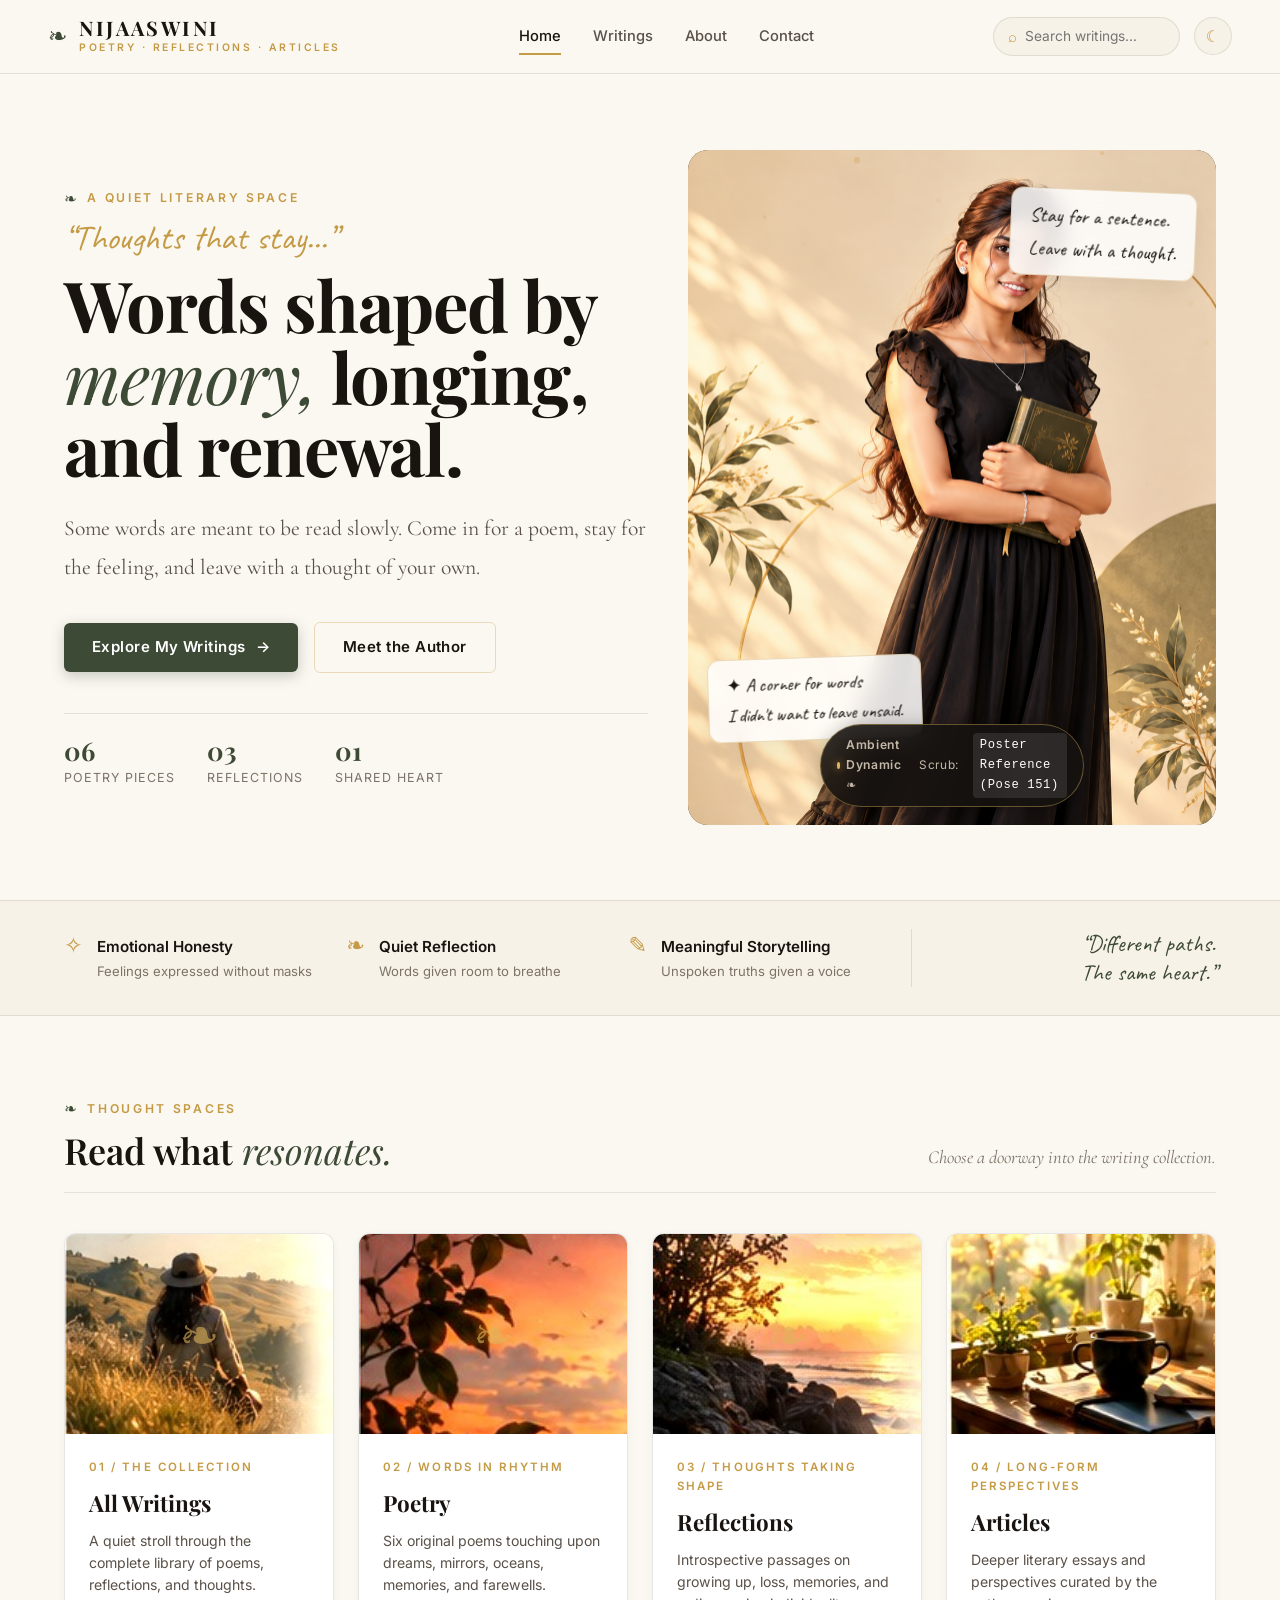
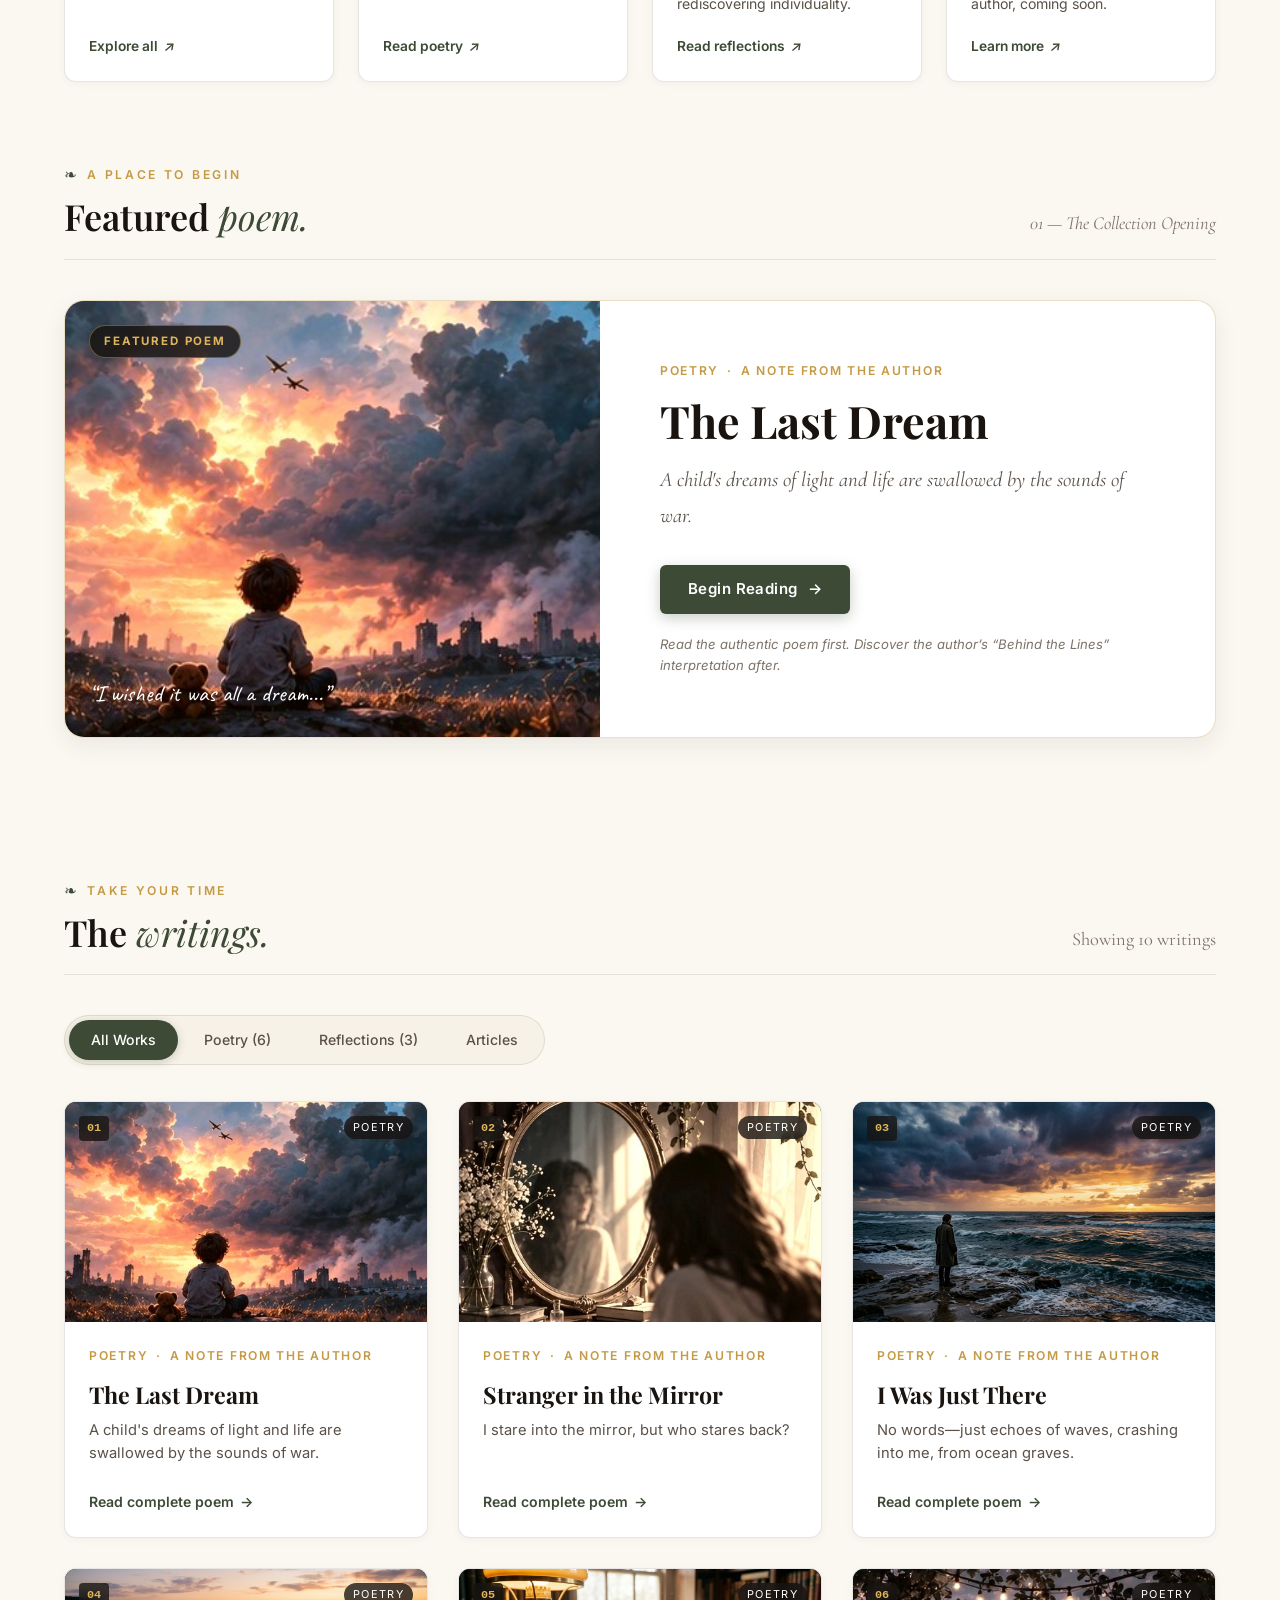
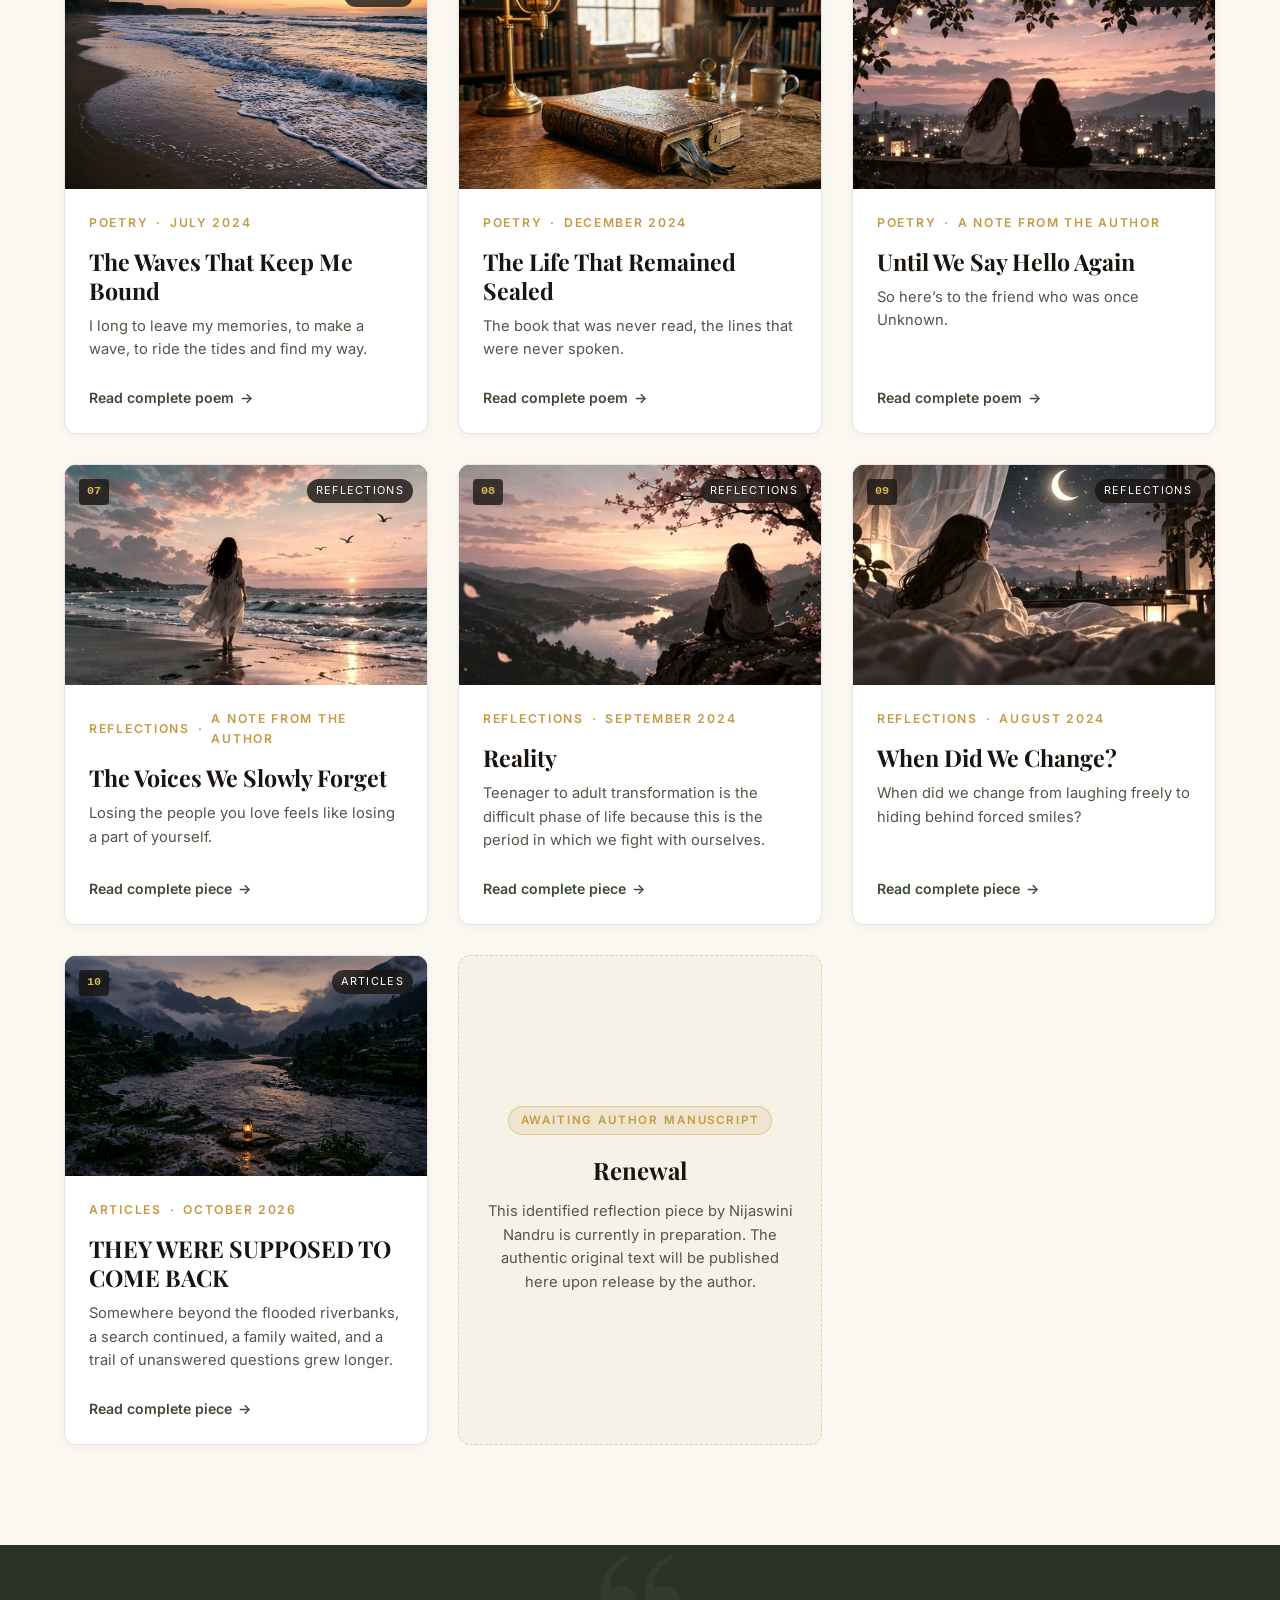
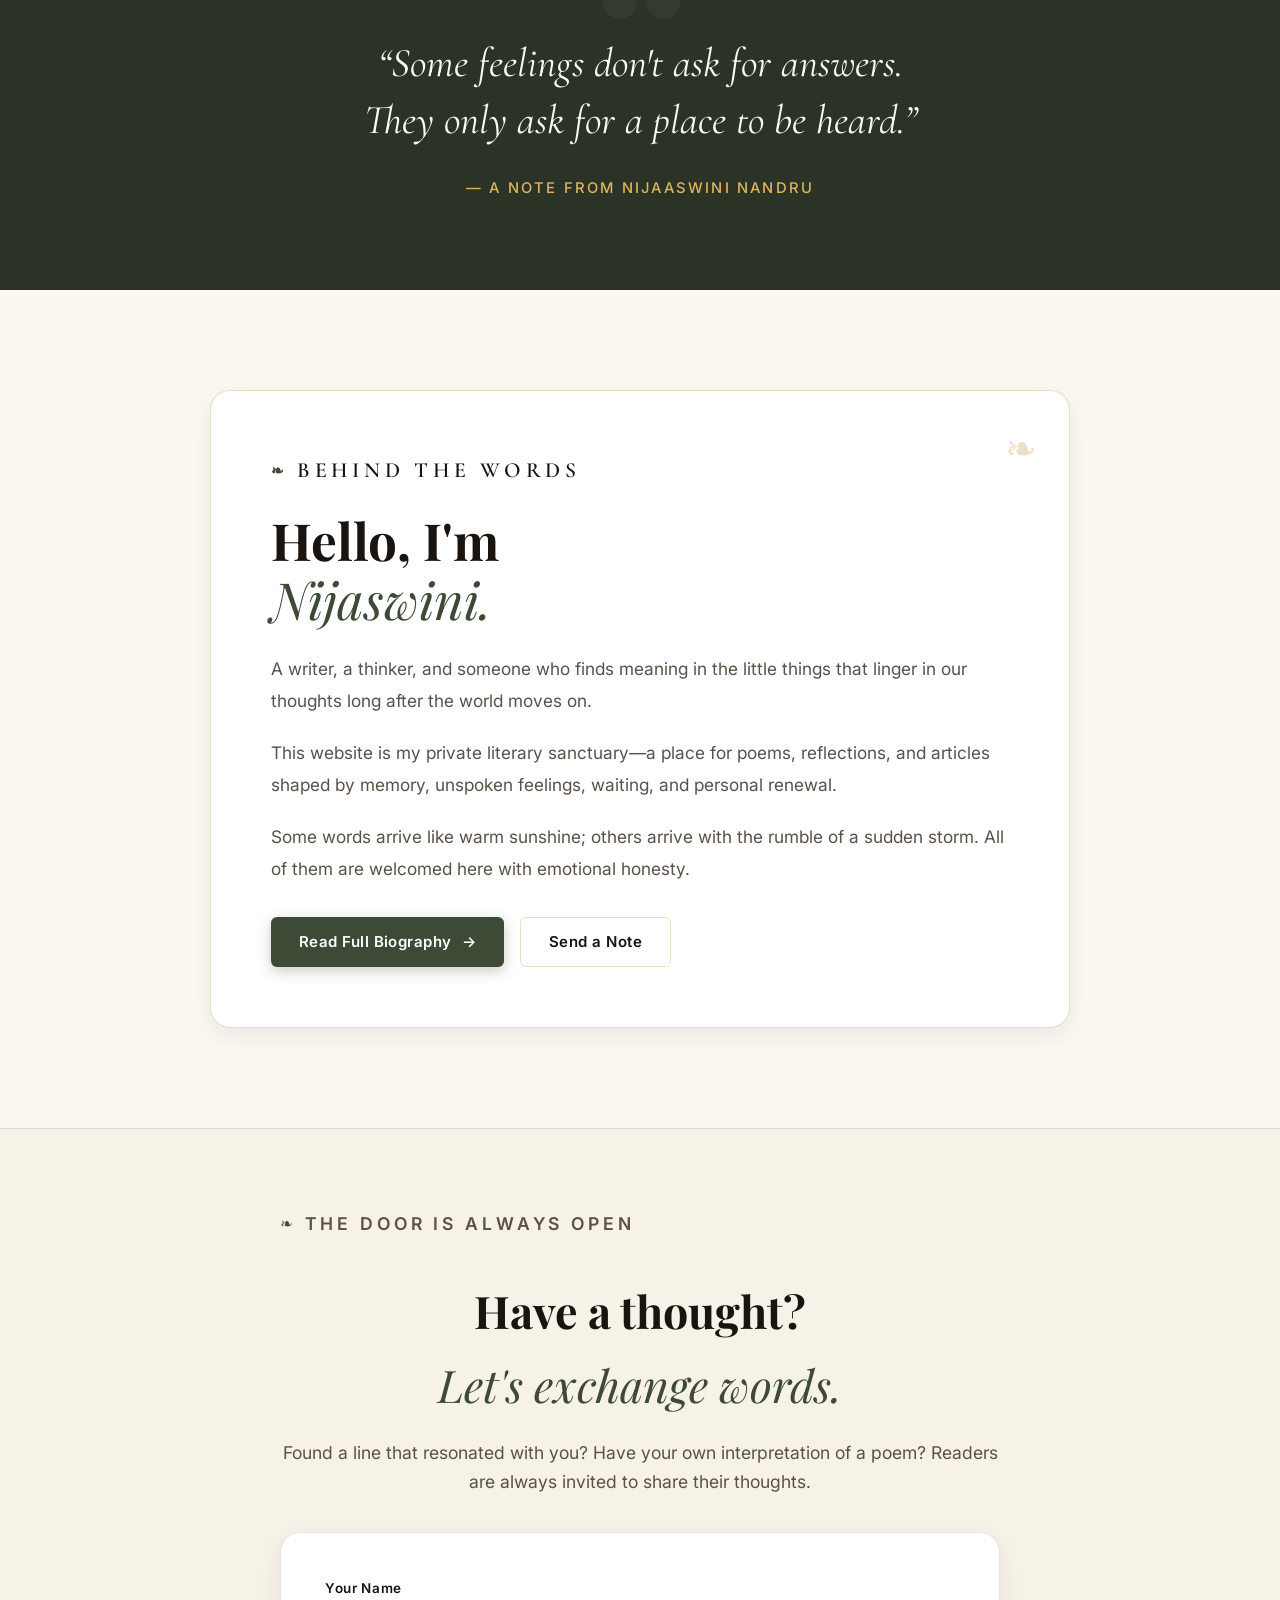
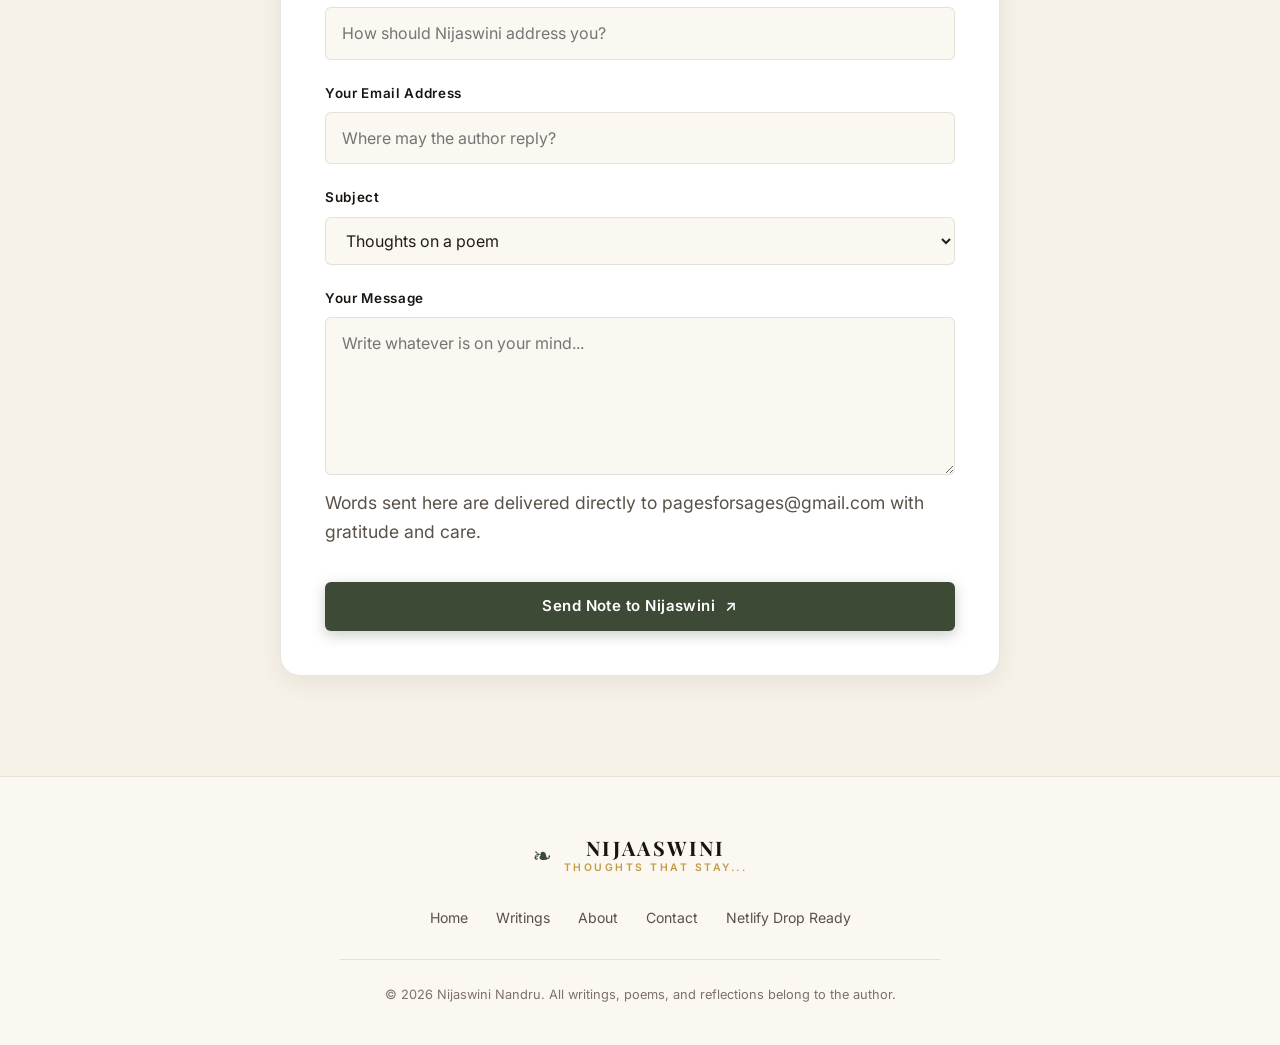
==== commit 68bd5ac1: "Configure contact forms with direct email delivery to pagesforsages@gmail.com" ====
--- a/index.html
+++ b/index.html
@@ -3319,18 +3319,20 @@
     });
   }
 
-  // 12. Contact Form Validation and Netlify static handling
+  // 12. Contact Form Direct Submission to pagesforsages@gmail.com
   const contactForm = document.getElementById('contactForm');
   const formStatus = document.getElementById('formStatus');
 
   if (contactForm && formStatus) {
     contactForm.addEventListener('submit', (e) => {
+      e.preventDefault();
       const name = document.getElementById('contactName')?.value.trim();
       const email = document.getElementById('contactEmail')?.value.trim();
       const message = document.getElementById('contactMessage')?.value.trim();
+      const subject = document.getElementById('contactSubject')?.value || 'A note from a reader';
+      const submitBtn = contactForm.querySelector('button[type="submit"]');
 
       if (!name || !email || !message) {
-        e.preventDefault();
         formStatus.className = 'form-status-msg status-error';
         formStatus.textContent = 'Please complete all required fields before sending.';
         return;
@@ -3338,21 +3340,47 @@
 
       const emailRegex = /^[^\s@]+@[^\s@]+\.[^\s@]+$/;
       if (!emailRegex.test(email)) {
-        e.preventDefault();
         formStatus.className = 'form-status-msg status-error';
         formStatus.textContent = 'Please provide a valid email address.';
         return;
       }
 
-      // If running locally without Netlify server handling, show helpful prompt
-      if (window.location.hostname === 'localhost' || window.location.hostname === '127.0.0.1' || window.location.protocol === 'file:') {
-        e.preventDefault();
-        const subject = encodeURIComponent(document.getElementById('contactSubject')?.value || 'A note from a reader');
-        const body = encodeURIComponent(`Name: ${name}\nEmail: ${email}\n\nMessage:\n${message}`);
-        const mailtoUrl = `mailto:hello@nijaaswini.com?subject=${subject}&body=${body}`;
+      formStatus.className = 'form-status-msg';
+      formStatus.style.display = 'block';
+      formStatus.textContent = 'Sending your note to Nijaswini...';
+      if (submitBtn) submitBtn.disabled = true;
+
+      fetch('https://formsubmit.co/ajax/pagesforsages@gmail.com', {
+        method: 'POST',
+        headers: {
+          'Content-Type': 'application/json',
+          'Accept': 'application/json'
+        },
+        body: JSON.stringify({
+          name: name,
+          email: email,
+          subject: subject,
+          message: message,
+          _subject: `NIJAASWINI Reader Note: ${subject}`
+        })
+      })
+      .then(res => {
+        if (res.ok) return res.json();
+        throw new Error('Network error');
+      })
+      .then(() => {
         formStatus.className = 'form-status-msg status-success';
-        formStatus.innerHTML = `Note ready! Netlify Forms is active for deployment. To send directly now, <a href="${mailtoUrl}" style="text-decoration: underline; font-weight: 600;">click here to open your email client</a>.`;
-      }
+        formStatus.innerHTML = `✦ Thank you, <strong>${escapeHTML(name)}</strong>! Your note has been delivered directly to Nijaswini at <strong>pagesforsages@gmail.com</strong>. She will read it with care and reply to ${escapeHTML(email)}.`;
+        contactForm.reset();
+      })
+      .catch(() => {
+        const mailtoUrl = `mailto:pagesforsages@gmail.com?subject=${encodeURIComponent(subject)}&body=${encodeURIComponent("Name: " + name + "\nEmail: " + email + "\n\n" + message)}`;
+        formStatus.className = 'form-status-msg status-success';
+        formStatus.innerHTML = `Note ready! To send directly from your email app, <a href="${mailtoUrl}" style="text-decoration: underline; font-weight: 600;">click here to email pagesforsages@gmail.com</a>.`;
+      })
+      .finally(() => {
+        if (submitBtn) submitBtn.disabled = false;
+      });
     });
   }
 
@@ -3879,9 +3907,13 @@
           Found a line that resonated with you? Have your own interpretation of a poem? Readers are always invited to share their thoughts.
         </p>
 
-        <!-- Netlify Static Form Compatible -->
-        <form class="contact-form" id="contactForm" name="reader-notes" method="POST" data-netlify="true" netlify>
+        <!-- Direct Email Form Submission to pagesforsages@gmail.com -->
+        <form class="contact-form" id="contactForm" name="reader-notes" action="https://formsubmit.co/pagesforsages@gmail.com" method="POST" data-netlify="true" netlify>
           <input type="hidden" name="form-name" value="reader-notes">
+          <input type="hidden" name="_subject" value="New Reader Note — NIJAASWINI">
+          <input type="hidden" name="_captcha" value="false">
+          <input type="hidden" name="_template" value="table">
+          <input type="text" name="_honey" style="display:none">
 
           <div class="form-group">
             <label for="contactName">Your Name</label>
@@ -3906,7 +3938,7 @@
           <div class="form-group">
             <label for="contactMessage">Your Message</label>
             <textarea id="contactMessage" name="message" rows="5" placeholder="Write whatever is on your mind..." required></textarea>
-            <p class="form-helper">Words sent here are received with gratitude and care.</p>
+            <p class="form-helper">Words sent here are delivered directly to pagesforsages@gmail.com with gratitude and care.</p>
           </div>
 
           <button type="submit" class="button button-primary" style="width: 100%;">
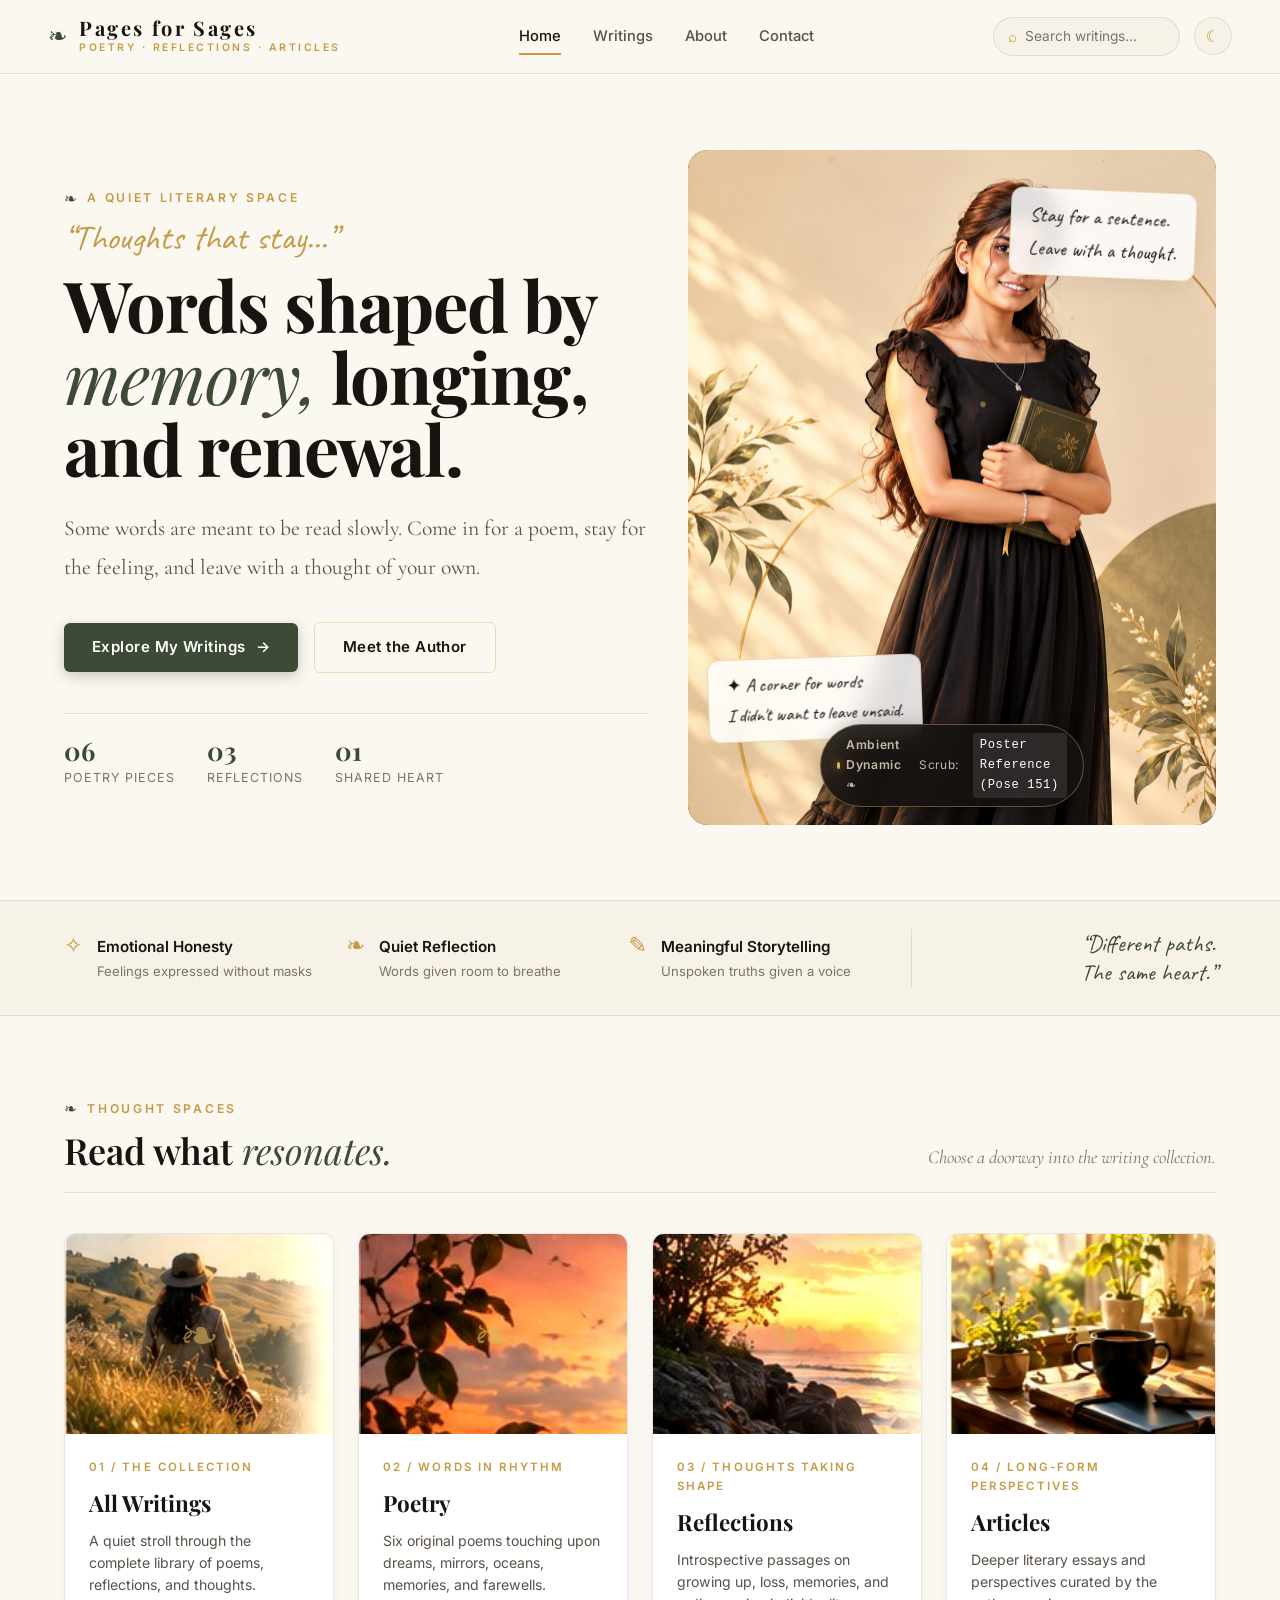
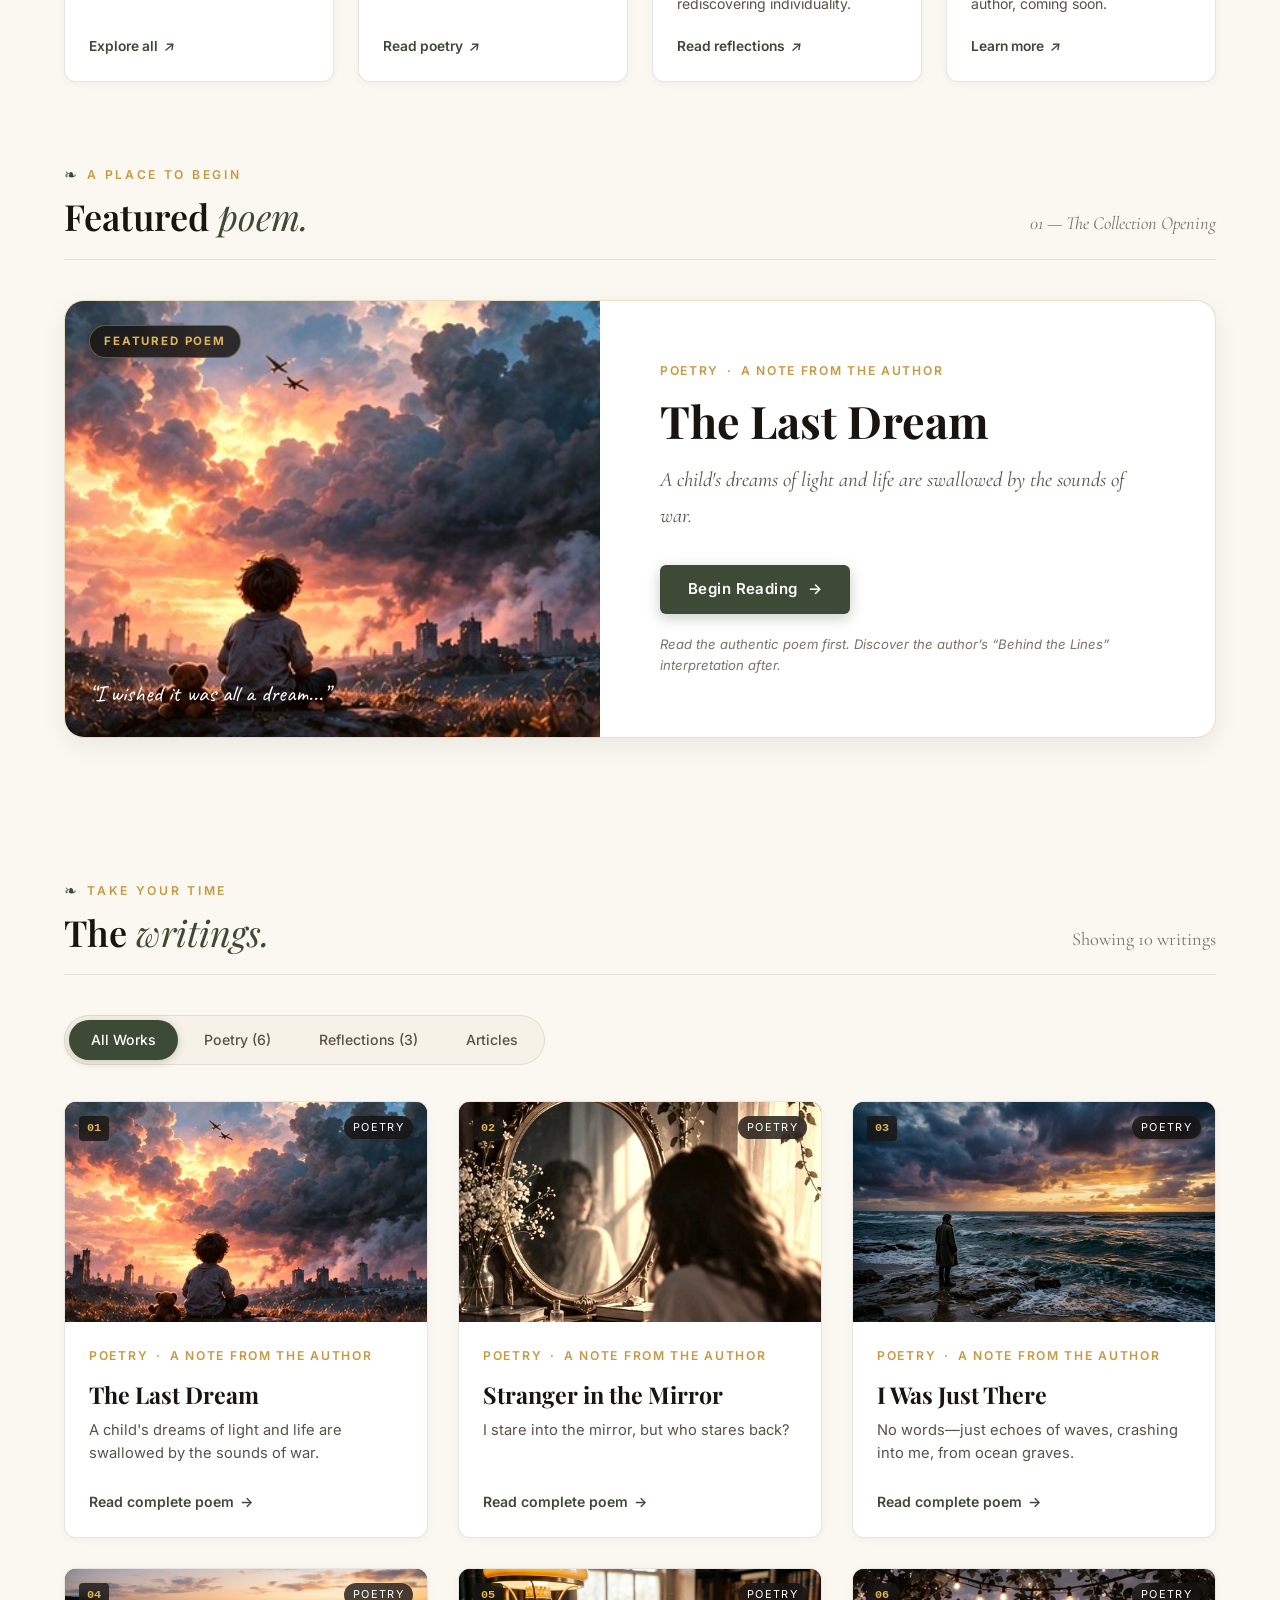
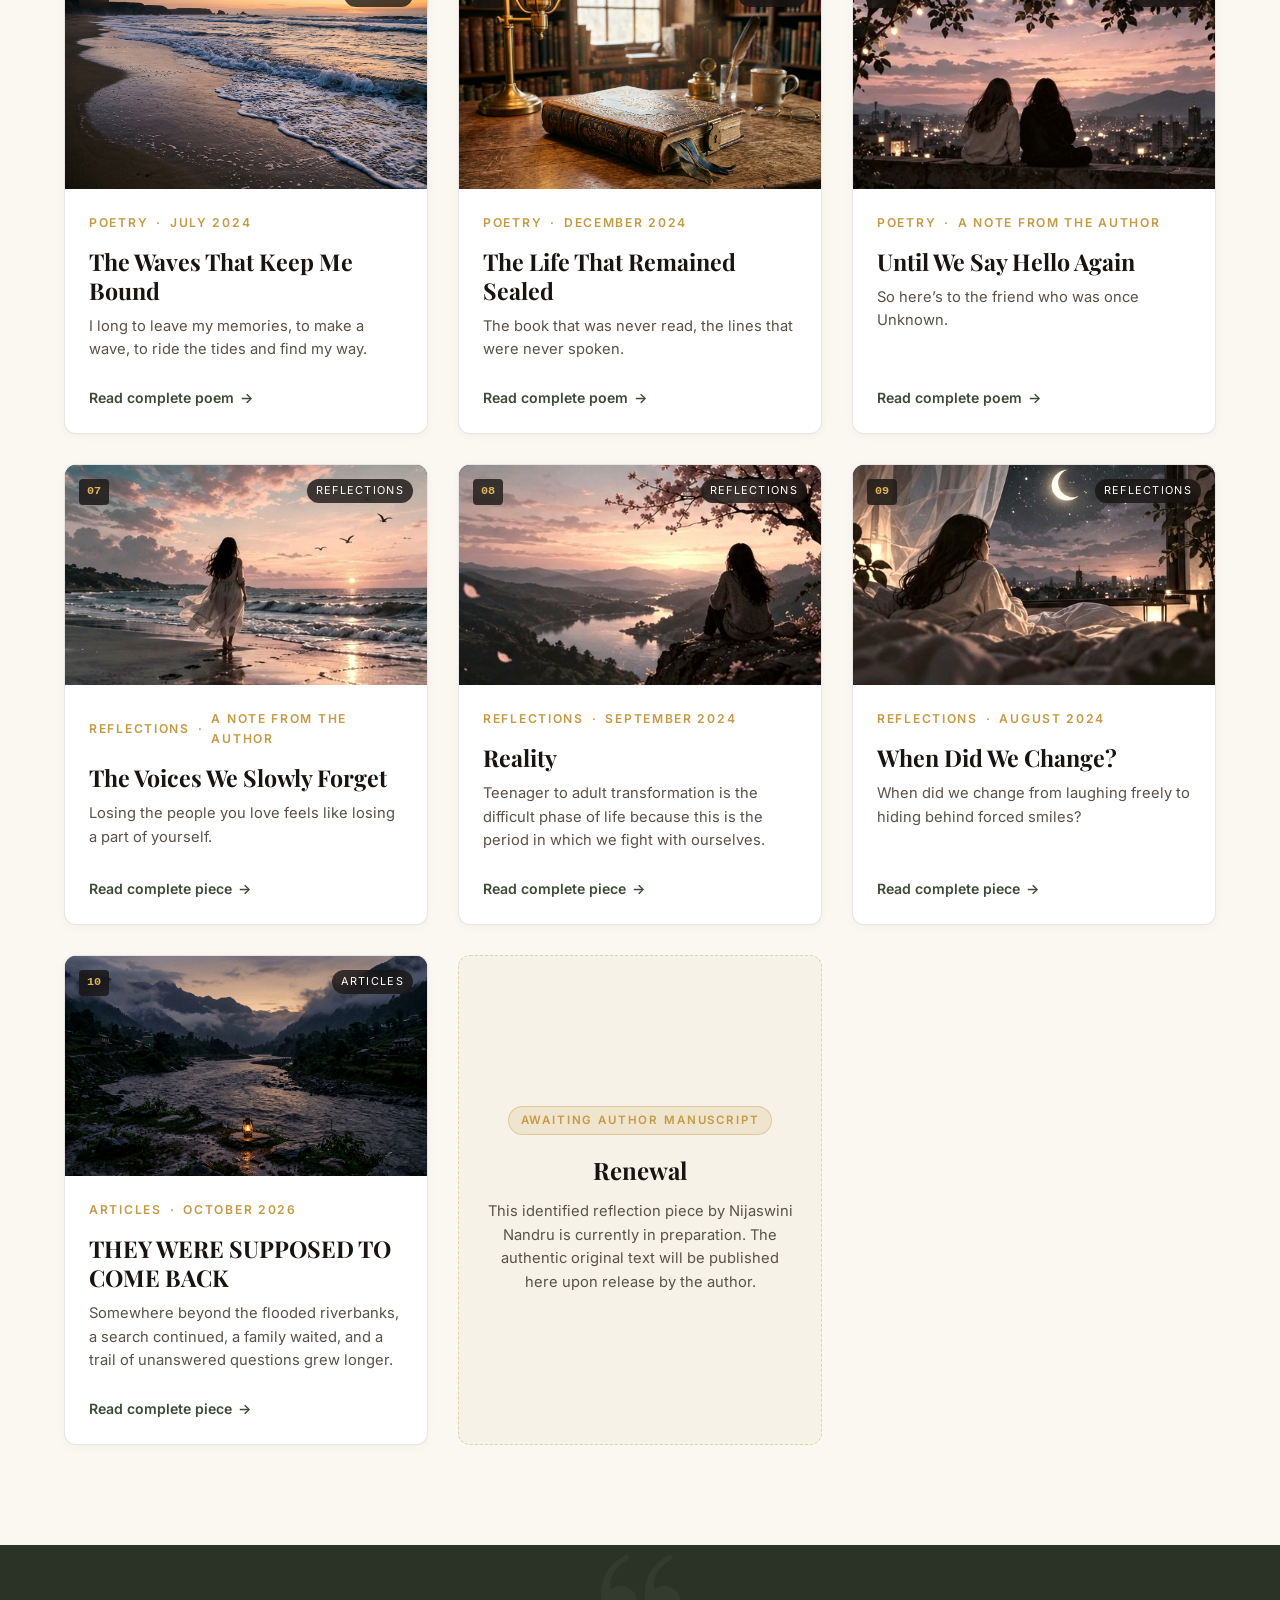
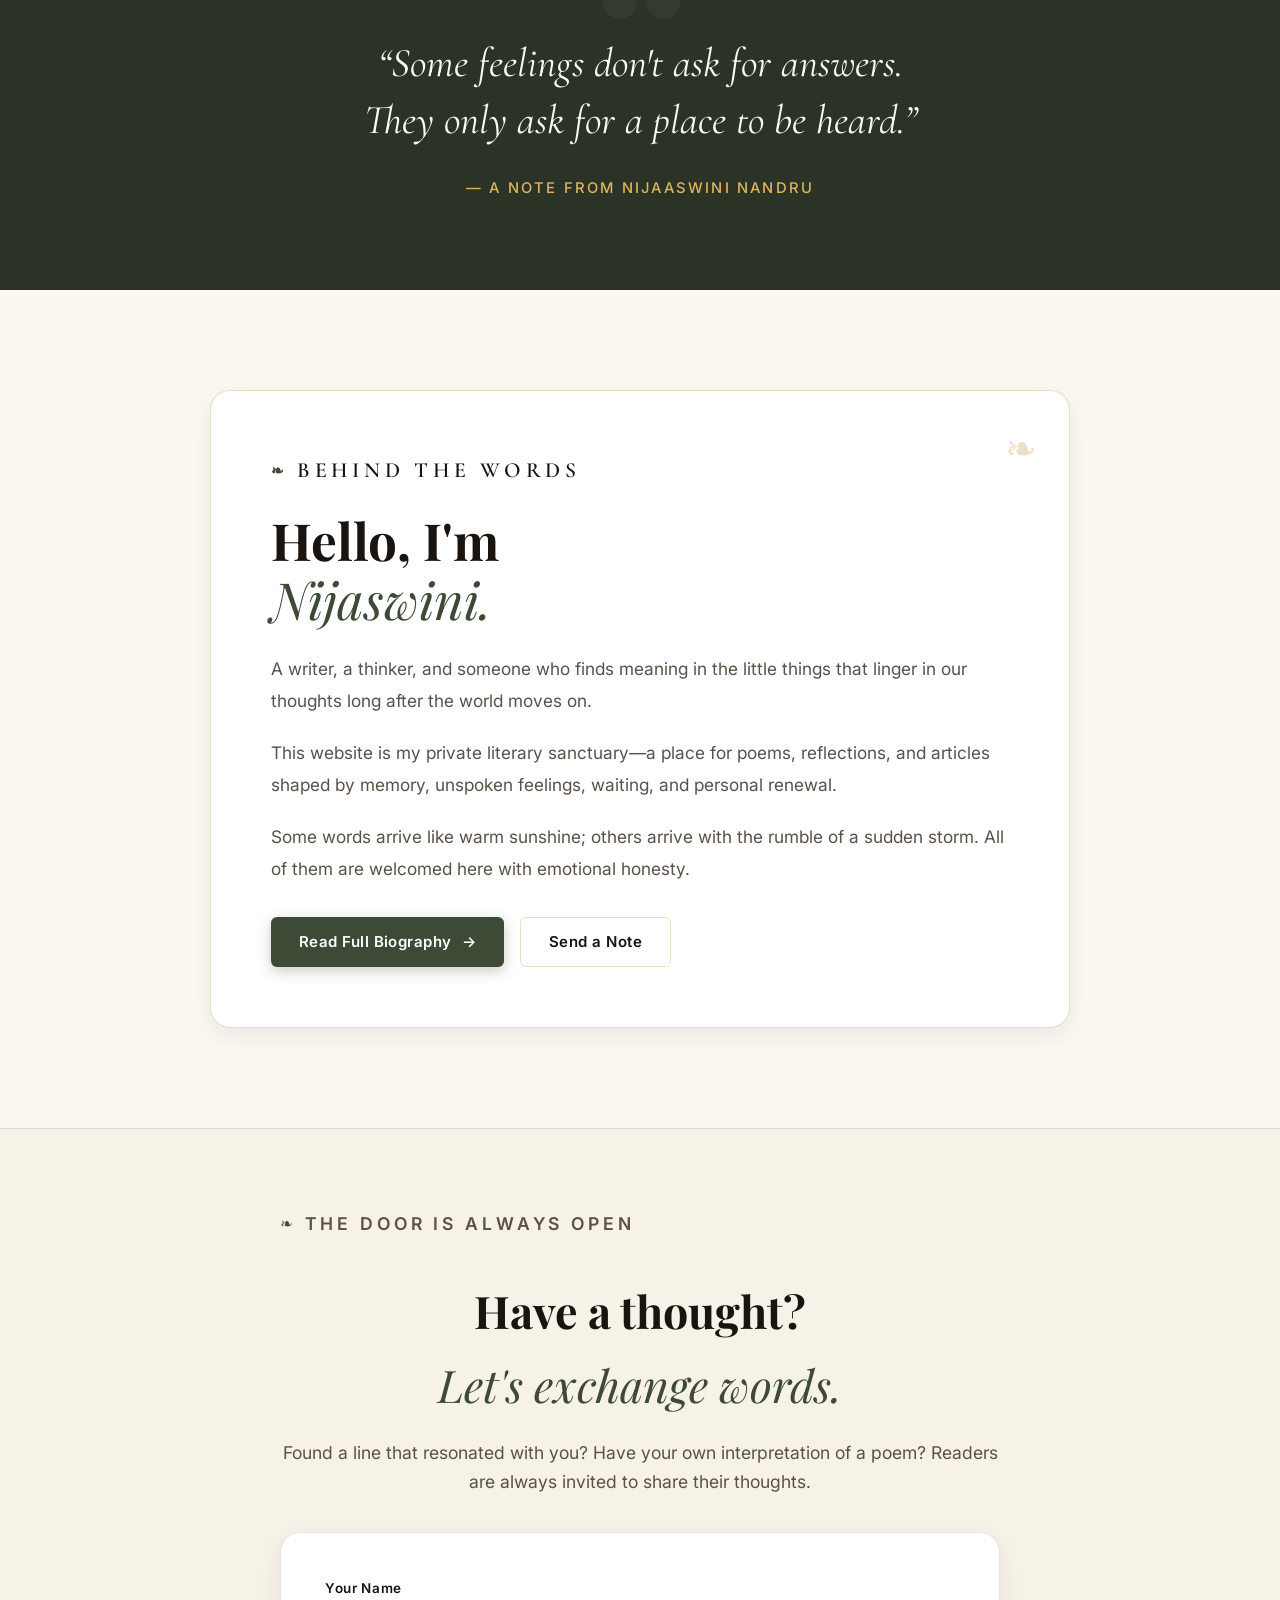
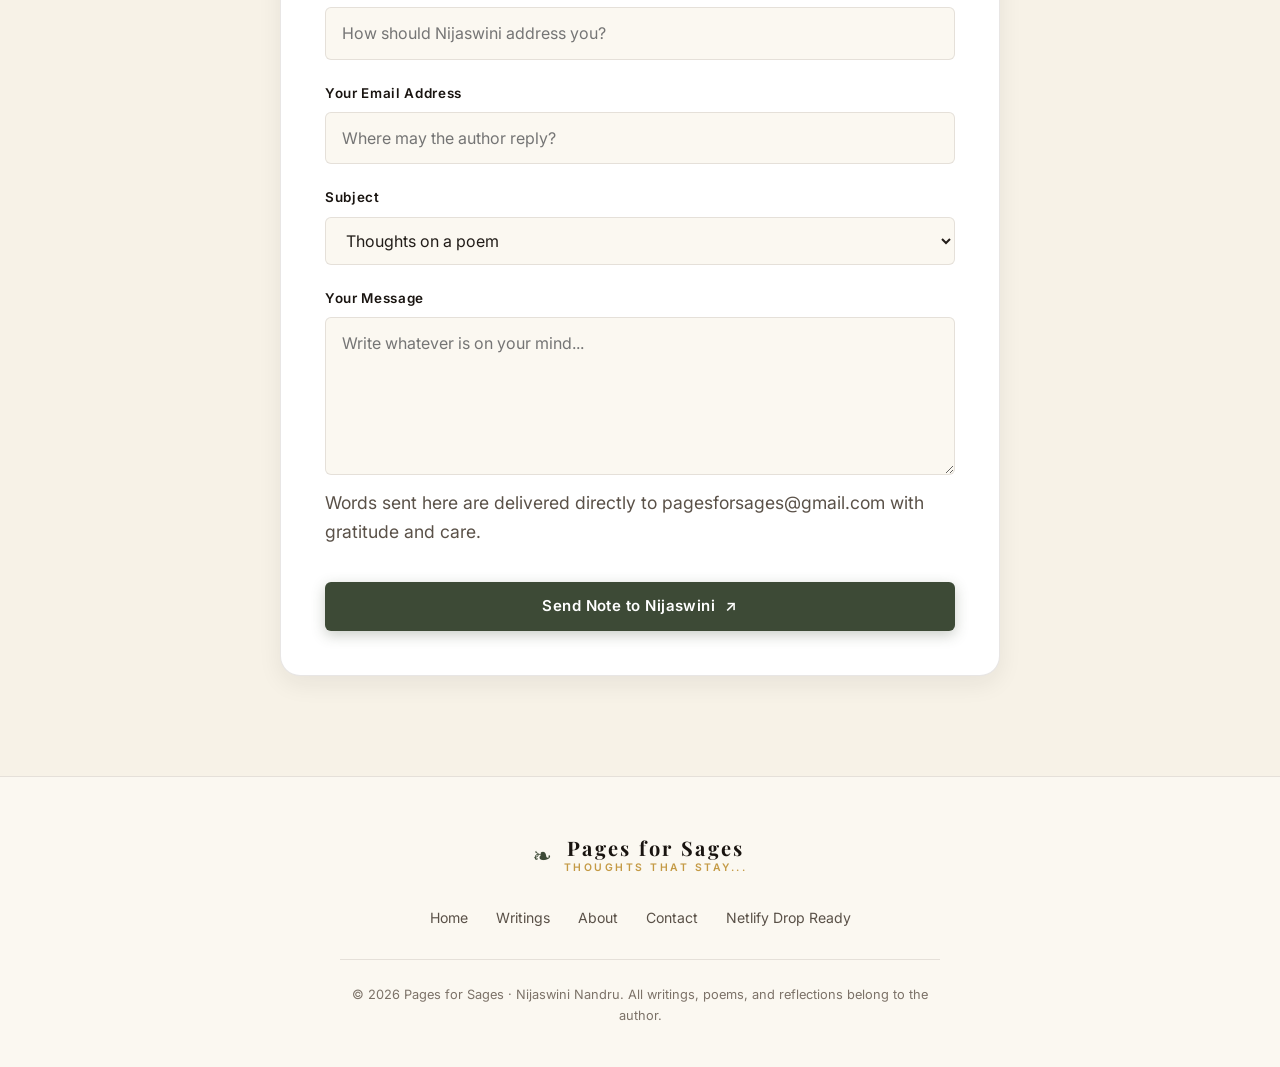
==== commit fd93366c: "Update website brand name to Pages for Sages" ====
--- a/index.html
+++ b/index.html
@@ -4,8 +4,8 @@
   <meta charset="utf-8">
   <meta name="viewport" content="width=device-width, initial-scale=1.0">
   <meta name="theme-color" content="#3d4a36">
-  <meta name="description" content="NIJAASWINI — The private literary world of Nijaswini Nandru. Discover poems, explore reflections, read articles, and understand the emotions behind the words.">
-  <title>NIJAASWINI — Thoughts that stay...</title>
+  <meta name="description" content="Pages for Sages — The private literary world of Nijaswini Nandru. Discover poems, explore reflections, read articles, and understand the emotions behind the words.">
+  <title>Pages for Sages — Thoughts that stay...</title>
 
   <!-- Typography -->
   <link rel="preconnect" href="https://fonts.googleapis.com">
@@ -3361,7 +3361,7 @@
           email: email,
           subject: subject,
           message: message,
-          _subject: `NIJAASWINI Reader Note: ${subject}`
+          _subject: `Pages for Sages Reader Note: ${subject}`
         })
       })
       .then(res => {
@@ -3408,10 +3408,10 @@
 
   <!-- Header & Navigation -->
   <header class="site-header">
-    <a class="wordmark" href="#home" aria-label="NIJAASWINI Homepage">
+    <a class="wordmark" href="#home" aria-label="Pages for Sages Homepage">
       <span class="brand-leaf">❧</span>
       <div class="wordmark-text">
-        <span class="wordmark-name">NIJAASWINI</span>
+        <span class="wordmark-name">Pages for Sages</span>
         <span class="wordmark-tag">Poetry · Reflections · Articles</span>
       </div>
     </a>
@@ -3910,7 +3910,7 @@
         <!-- Direct Email Form Submission to pagesforsages@gmail.com -->
         <form class="contact-form" id="contactForm" name="reader-notes" action="https://formsubmit.co/pagesforsages@gmail.com" method="POST" data-netlify="true" netlify>
           <input type="hidden" name="form-name" value="reader-notes">
-          <input type="hidden" name="_subject" value="New Reader Note — NIJAASWINI">
+          <input type="hidden" name="_subject" value="New Reader Note — Pages for Sages">
           <input type="hidden" name="_captcha" value="false">
           <input type="hidden" name="_template" value="table">
           <input type="text" name="_honey" style="display:none">
@@ -3953,10 +3953,10 @@
 
   <!-- Site Footer -->
   <footer class="site-footer">
-    <a class="wordmark" href="#home" aria-label="NIJAASWINI">
+    <a class="wordmark" href="#home" aria-label="Pages for Sages">
       <span class="brand-leaf">❧</span>
       <div class="wordmark-text">
-        <span class="wordmark-name">NIJAASWINI</span>
+        <span class="wordmark-name">Pages for Sages</span>
         <span class="wordmark-tag">Thoughts that stay...</span>
       </div>
     </a>
@@ -3970,7 +3970,7 @@
     </nav>
 
     <div class="footer-copyright">
-      <p>© <span id="currentYear"></span> Nijaswini Nandru. All writings, poems, and reflections belong to the author.</p>
+      <p>© <span id="currentYear"></span> Pages for Sages · Nijaswini Nandru. All writings, poems, and reflections belong to the author.</p>
     </div>
   </footer>
 
